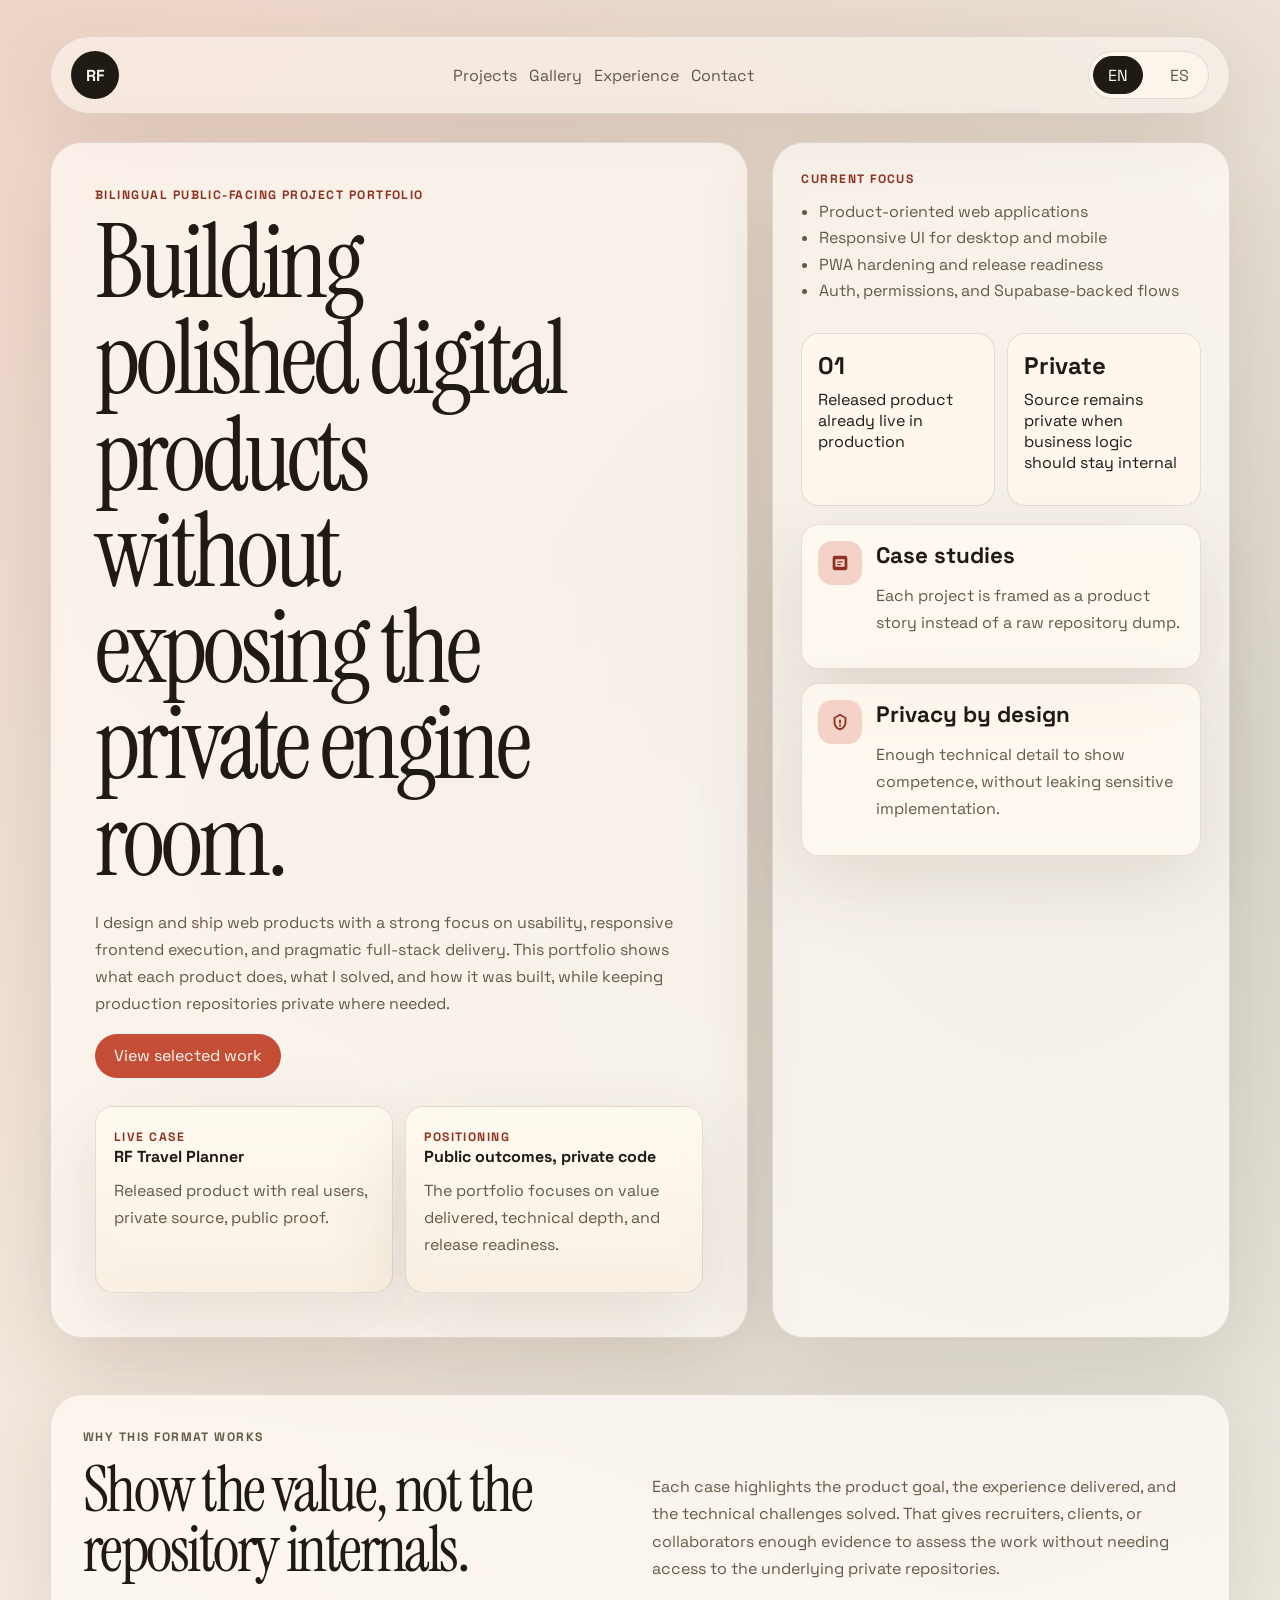
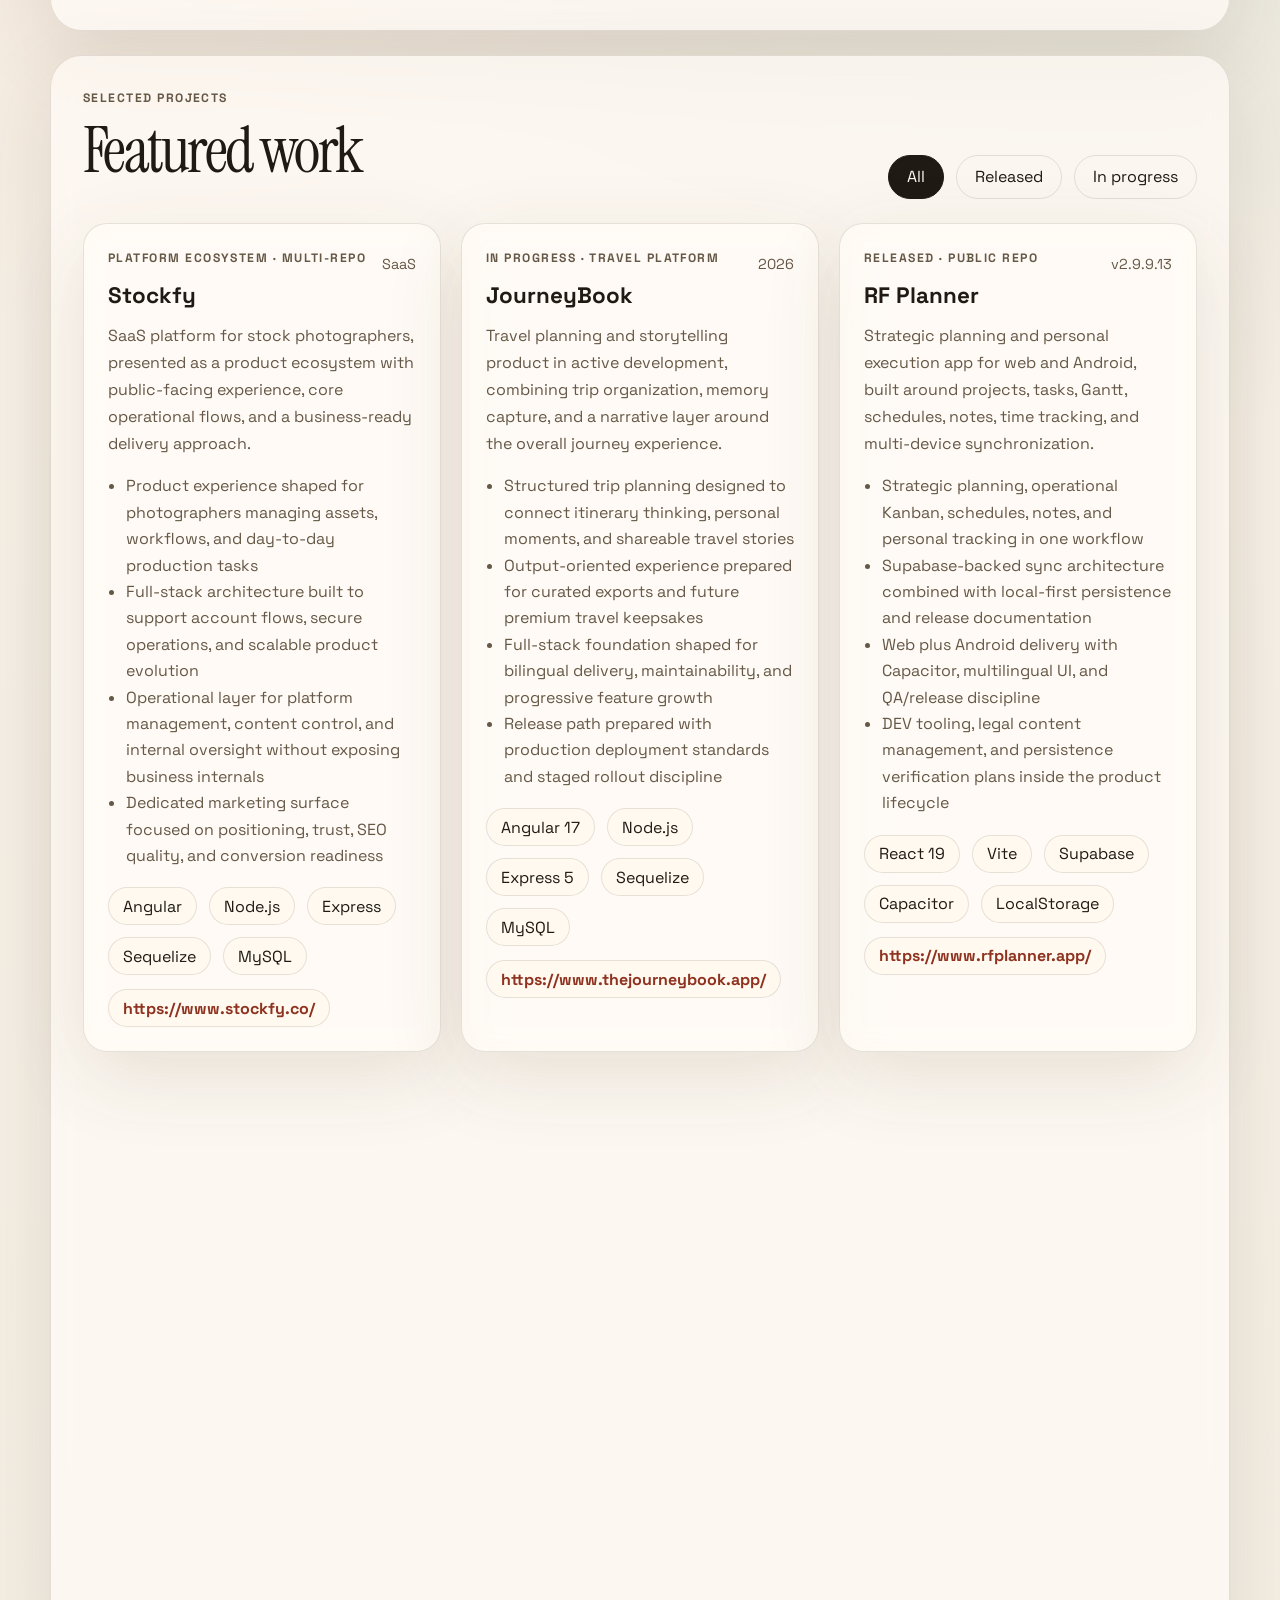
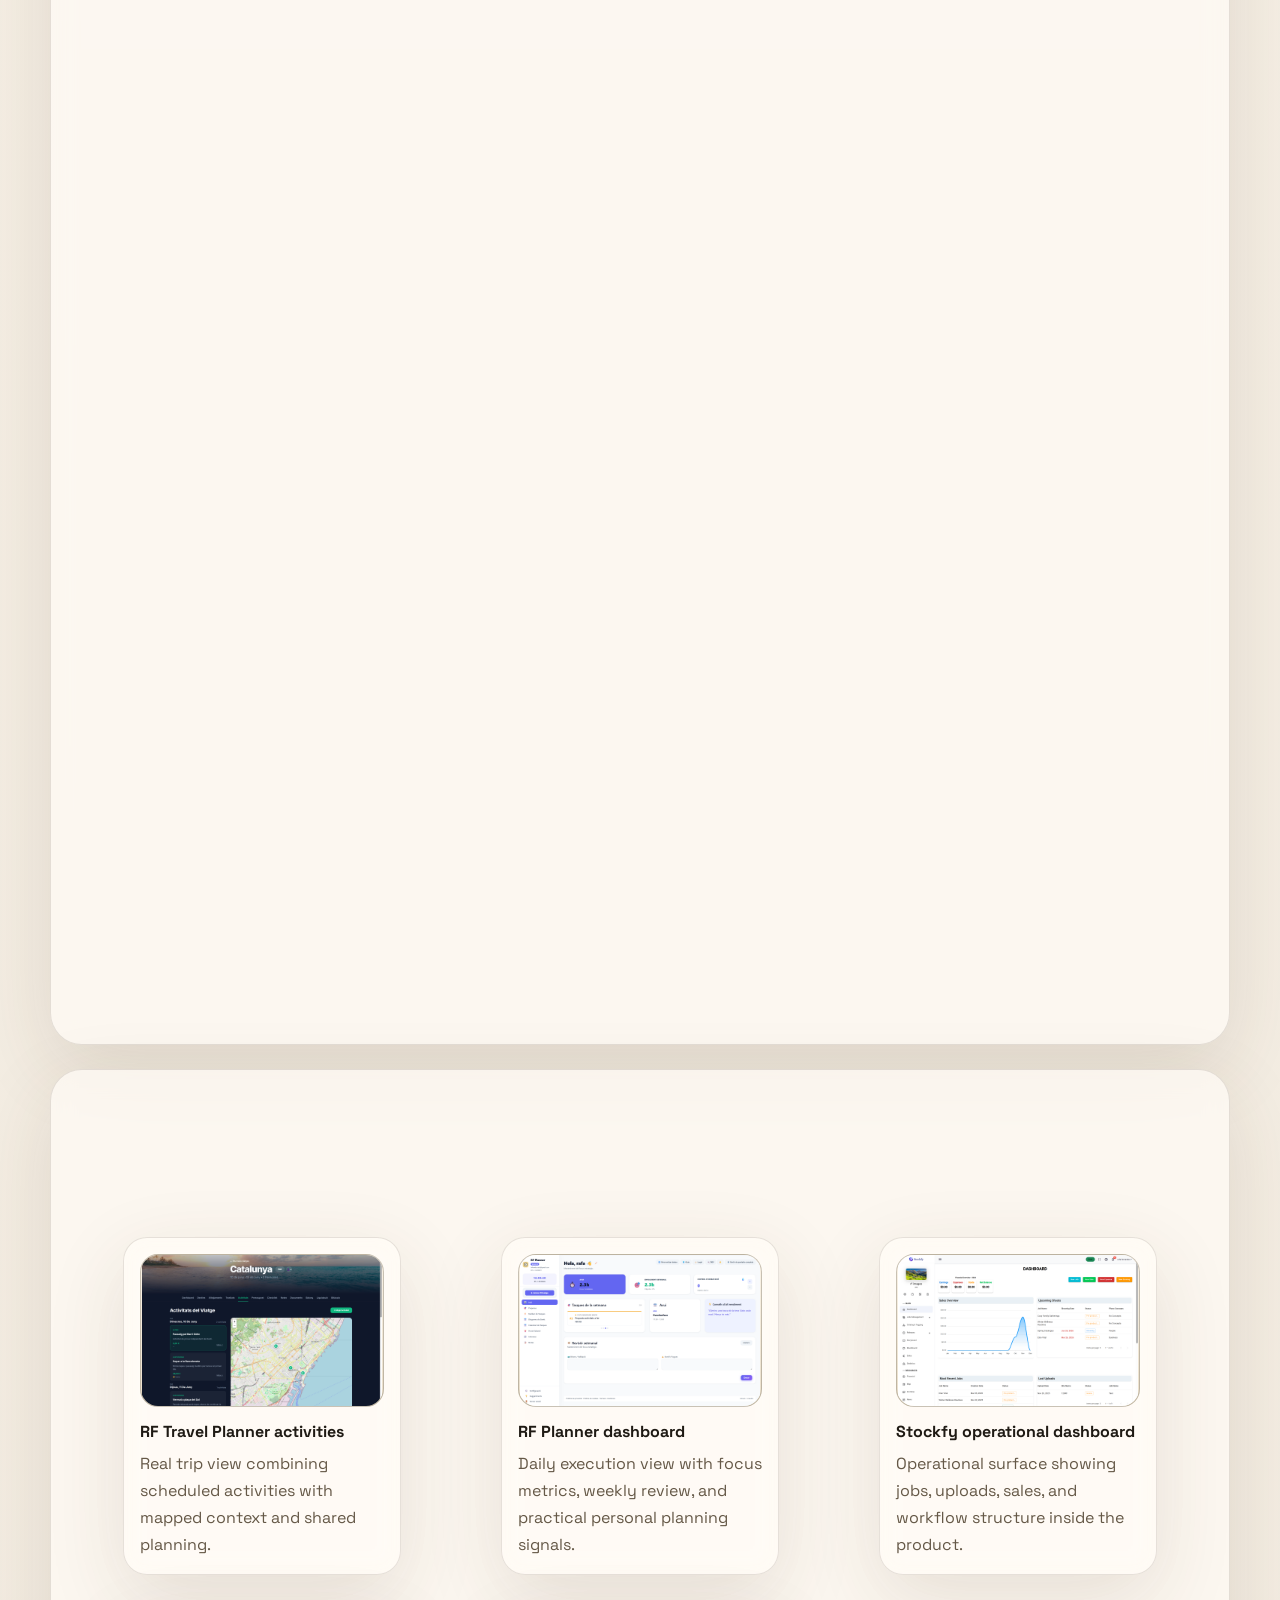
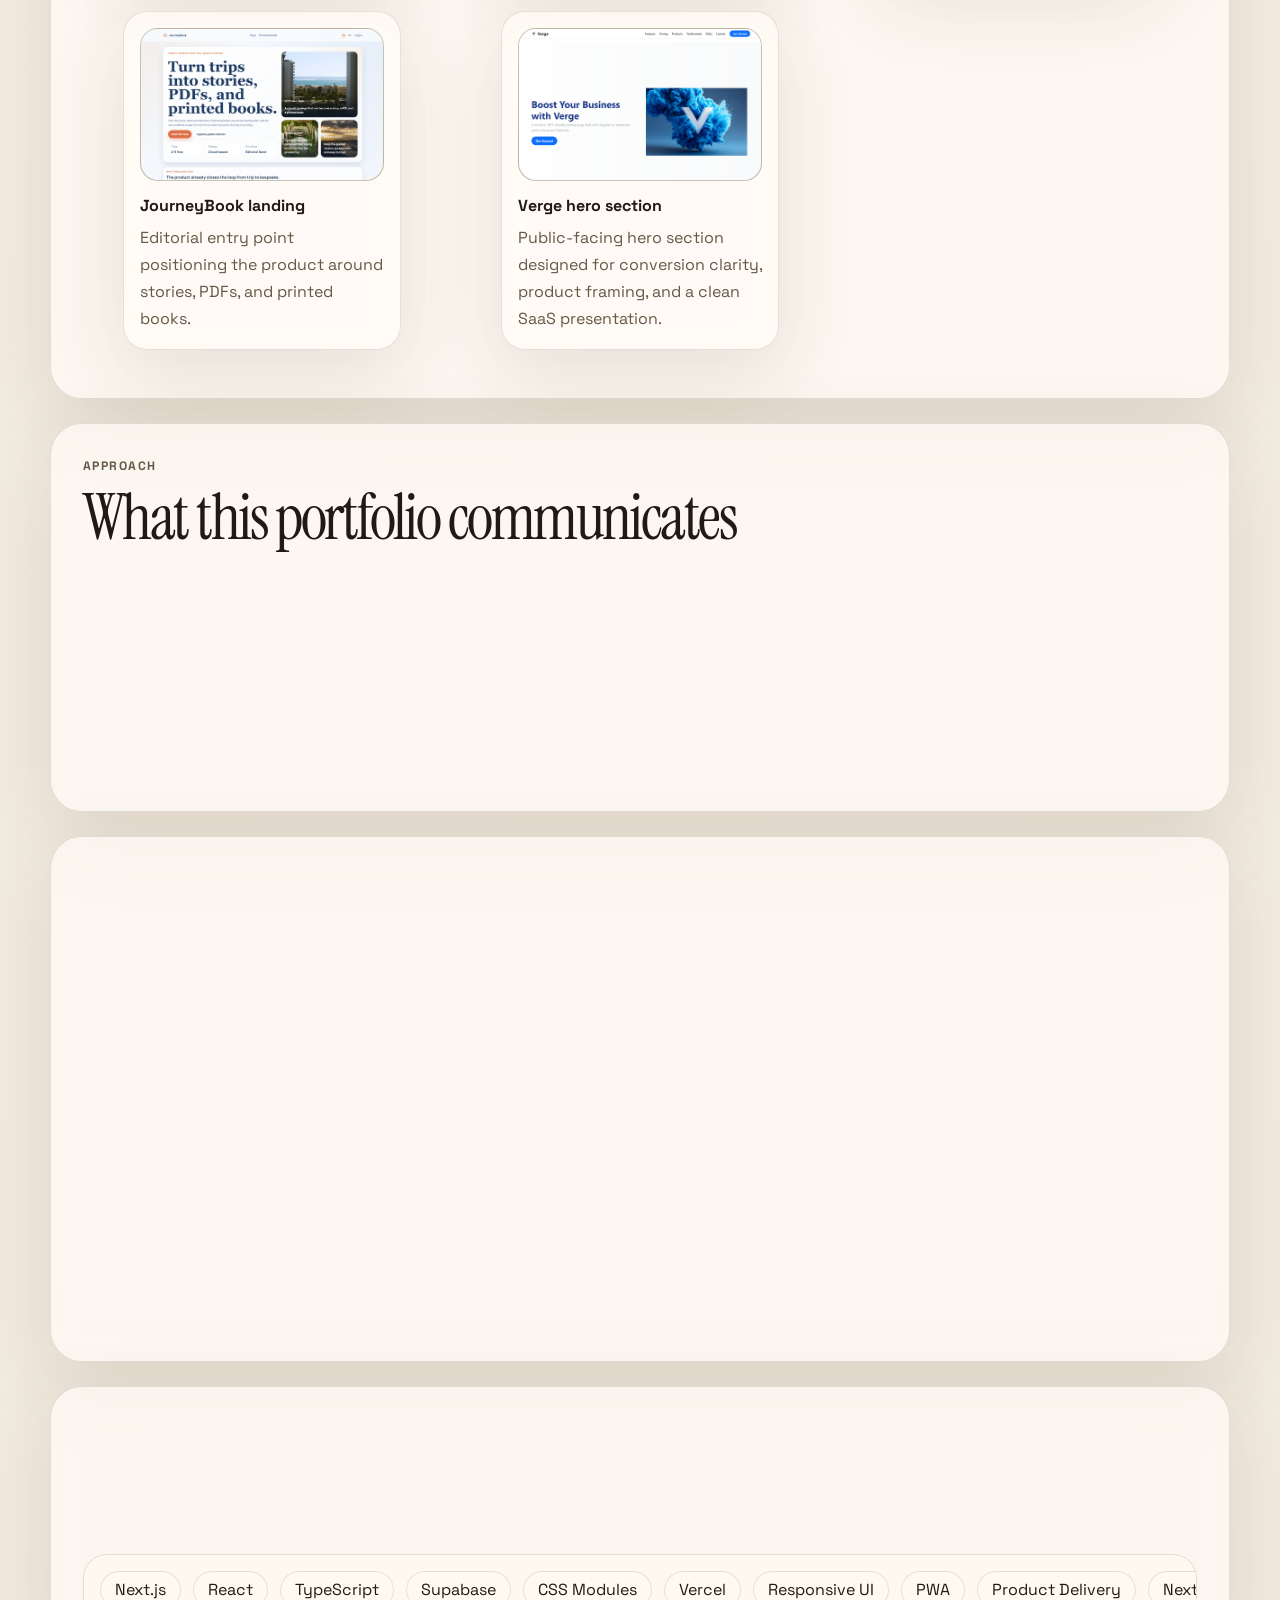
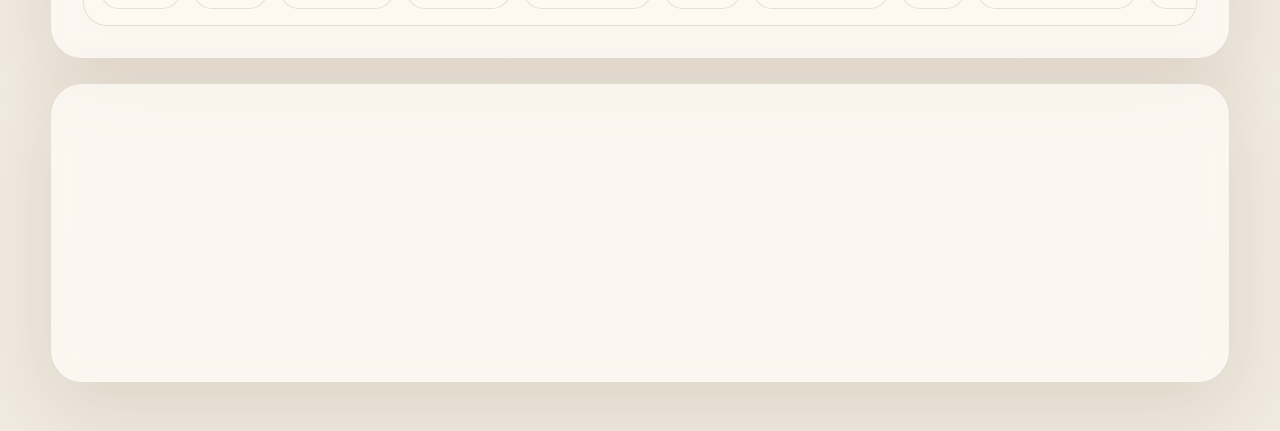
==== index.html @ 0cec2a26 "Initial portfolio site" ====
<!DOCTYPE html>
<html lang="en">
<head>
    <meta charset="UTF-8">
    <meta name="viewport" content="width=device-width, initial-scale=1.0">
    <title>Rafa Fernandez | Product-Focused Web Builder</title>
    <meta
        name="description"
        content="Public portfolio for Rafa Fernandez featuring selected web products, technical highlights, and delivery experience without exposing private repositories."
    >
    <link rel="preconnect" href="https://fonts.googleapis.com">
    <link rel="preconnect" href="https://fonts.gstatic.com" crossorigin>
    <link href="https://fonts.googleapis.com/css2?family=Space+Grotesk:wght@400;500;700&family=Instrument+Serif:ital@0;1&display=swap" rel="stylesheet">
    <link rel="stylesheet" href="styles.css">
</head>
<body>
    <div class="page-shell">
        <header class="hero">
            <nav class="topbar">
                <a class="brand" href="#top" aria-label="Rafa Fernandez home">RF</a>
                <div class="topbar-links">
                    <a href="#projects" data-i18n="navProjects">Projects</a>
                    <a href="#gallery" data-i18n="navGallery">Gallery</a>
                    <a href="#experience" data-i18n="navExperience">Experience</a>
                    <a href="#contact" data-i18n="navContact">Contact</a>
                </div>
                <div class="language-toggle" aria-label="Language selector">
                    <button class="lang-button active" type="button" data-lang="en">EN</button>
                    <button class="lang-button" type="button" data-lang="es">ES</button>
                </div>
            </nav>

            <section class="hero-grid" id="top">
                <div class="hero-copy reveal">
                    <p class="eyebrow" data-i18n="heroEyebrow">Bilingual public-facing project portfolio</p>
                    <h1 data-i18n="heroTitle">Building polished digital products without exposing the private engine room.</h1>
                    <p class="hero-text" data-i18n="heroText">
                        I design and ship web products with a strong focus on usability, responsive frontend execution,
                        and pragmatic full-stack delivery. This portfolio shows what each product does, what I solved,
                        and how it was built, while keeping production repositories private where needed.
                    </p>
                    <div class="hero-actions">
                        <a class="button button-primary" href="#projects" data-i18n="heroPrimaryCta">View selected work</a>
                    </div>
                    <div class="hero-proof">
                        <article class="proof-card">
                            <span class="proof-label" data-i18n="proofLabelOne">Live case</span>
                            <strong>RF Travel Planner</strong>
                            <p data-i18n="proofTextOne">Released product with real users, private source, public proof.</p>
                        </article>
                        <article class="proof-card">
                            <span class="proof-label" data-i18n="proofLabelTwo">Positioning</span>
                            <strong data-i18n="proofStrongTwo">Public outcomes, private code</strong>
                            <p data-i18n="proofTextTwo">The portfolio focuses on value delivered, technical depth, and release readiness.</p>
                        </article>
                    </div>
                </div>

                <aside class="hero-panel reveal reveal-delay-1">
                    <p class="panel-label" data-i18n="focusLabel">Current focus</p>
                    <ul class="focus-list">
                        <li data-i18n="focusOne">Product-oriented web applications</li>
                        <li data-i18n="focusTwo">Responsive UI for desktop and mobile</li>
                        <li data-i18n="focusThree">PWA hardening and release readiness</li>
                        <li data-i18n="focusFour">Auth, permissions, and Supabase-backed flows</li>
                    </ul>
                    <div class="hero-stats">
                        <article>
                            <span>01</span>
                            <p data-i18n="statOne">Released product already live in production</p>
                        </article>
                        <article>
                            <span data-i18n="statTwoTitle">Private</span>
                            <p data-i18n="statTwo">Source remains private when business logic should stay internal</p>
                        </article>
                    </div>
                    <div class="signal-grid">
                        <article class="signal-card">
                            <div class="signal-icon" aria-hidden="true">
                                <svg viewBox="0 0 24 24" role="presentation"><path d="M4 6.5A2.5 2.5 0 0 1 6.5 4h11A2.5 2.5 0 0 1 20 6.5v11a2.5 2.5 0 0 1-2.5 2.5h-11A2.5 2.5 0 0 1 4 17.5zm3 1.5v8h10V8zm2 2h6v1.5H9zm0 3h4v1.5H9z"/></svg>
                            </div>
                            <div>
                                <h3 data-i18n="signalOneTitle">Case studies</h3>
                                <p data-i18n="signalOneText">Each project is framed as a product story instead of a raw repository dump.</p>
                            </div>
                        </article>
                        <article class="signal-card">
                            <div class="signal-icon" aria-hidden="true">
                                <svg viewBox="0 0 24 24" role="presentation"><path d="M12 3l7 4v5c0 4.3-2.6 8.2-7 9-4.4-.8-7-4.7-7-9V7zm0 2.1L7 7.9V12c0 3.3 1.8 6.1 5 6.9 3.2-.8 5-3.6 5-6.9V7.9zm-1 4.4h2v4h-2zm0 5.3h2v2h-2z"/></svg>
                            </div>
                            <div>
                                <h3 data-i18n="signalTwoTitle">Privacy by design</h3>
                                <p data-i18n="signalTwoText">Enough technical detail to show competence, without leaking sensitive implementation.</p>
                            </div>
                        </article>
                    </div>
                </aside>
            </section>
        </header>

        <main>
            <section class="section intro reveal">
                <div>
                    <p class="section-kicker" data-i18n="introKicker">Why this format works</p>
                    <h2 data-i18n="introTitle">Show the value, not the repository internals.</h2>
                </div>
                <p data-i18n="introText">
                    Each case highlights the product goal, the experience delivered, and the technical challenges solved.
                    That gives recruiters, clients, or collaborators enough evidence to assess the work without needing access
                    to the underlying private repositories.
                </p>
            </section>

            <section class="section" id="projects">
                <div class="section-heading reveal">
                    <div>
                        <p class="section-kicker" data-i18n="projectsKicker">Selected projects</p>
                        <h2 data-i18n="projectsTitle">Featured work</h2>
                    </div>
                    <div class="chip-row" aria-label="Project filters">
                        <button class="chip active" type="button" data-filter="all" data-i18n="filterAll">All</button>
                        <button class="chip" type="button" data-filter="released" data-i18n="filterReleased">Released</button>
                        <button class="chip" type="button" data-filter="in-progress" data-i18n="filterProgress">In progress</button>
                    </div>
                </div>

                <div class="project-grid">
                    <article class="project-card reveal" data-status="released">
                        <div class="project-topline">
                            <p class="project-tag" data-i18n="projectFourTag">Platform ecosystem · Multi-repo</p>
                            <span class="project-version">SaaS</span>
                        </div>
                        <h3 data-i18n="projectFourTitle">Stockfy</h3>
                        <p class="project-summary" data-i18n="projectFourSummary">
                            End-to-end SaaS platform for stock photographers: marketing landing, production app, backend APIs,
                            subscriptions, analytics, releases, admin tooling, and workflow support.
                        </p>
                        <ul class="project-highlights">
                            <li data-i18n="projectFourHighlightOne">Frontend app for shootings, models, releases, uploads, dashboards, storyboards, portfolio, and pricing flows</li>
                            <li data-i18n="projectFourHighlightTwo">Backend with Express, Sequelize, MySQL, JWT auth, Stripe, cron jobs, legal seeding, and AI-assisted guidance</li>
                            <li data-i18n="projectFourHighlightThree">Dedicated admin panel for plans, users, alerts, legal content, libraries, revenue, and operational oversight</li>
                            <li data-i18n="projectFourHighlightFour">Separate conversion landing focused on stock photographers, trust, SEO, accessibility, and performance improvements</li>
                        </ul>
                        <div class="stack-list">
                            <span>Angular</span>
                            <span>Node.js</span>
                            <span>Express</span>
                            <span>Sequelize</span>
                            <span>MySQL</span>
                        </div>
                        <div class="project-links">
                            <a href="https://www.stockfy.co/" target="_blank" rel="noreferrer noopener">https://www.stockfy.co/</a>
                        </div>
                    </article>

                    <article class="project-card reveal reveal-delay-1" data-status="in-progress">
                        <div class="project-topline">
                            <p class="project-tag" data-i18n="projectFiveTag">In progress · Travel platform</p>
                            <span class="project-version">2026</span>
                        </div>
                        <h3 data-i18n="projectFiveTitle">JourneyBook</h3>
                        <p class="project-summary" data-i18n="projectFiveSummary">
                            Full-stack travel planning and storytelling app that turns trips into public stories, free travel PDFs,
                            and a guided album-builder flow for printed books.
                        </p>
                        <ul class="project-highlights">
                            <li data-i18n="projectFiveHighlightOne">Trip planning, trip days, memories, maps, and public story sharing in one product loop</li>
                            <li data-i18n="projectFiveHighlightTwo">Free Travel PDF export plus a guided Album Builder oriented to real print fulfillment</li>
                            <li data-i18n="projectFiveHighlightThree">Angular frontend with bilingual EN/ES foundations and Node.js/Express backend on MySQL</li>
                            <li data-i18n="projectFiveHighlightFour">Production deployment on Vercel, Render, Aiven, and Cloudinary with documented go-live checks</li>
                        </ul>
                        <div class="stack-list">
                            <span>Angular 17</span>
                            <span>Node.js</span>
                            <span>Express 5</span>
                            <span>Sequelize</span>
                            <span>MySQL</span>
                        </div>
                        <div class="project-links">
                            <a href="https://www.thejourneybook.app/" target="_blank" rel="noreferrer noopener">https://www.thejourneybook.app/</a>
                        </div>
                    </article>

                    <article class="project-card reveal reveal-delay-2" data-status="released">
                        <div class="project-topline">
                            <p class="project-tag" data-i18n="projectTwoTag">Released · Public repo</p>
                            <span class="project-version">v2.9.9.13</span>
                        </div>
                        <h3 data-i18n="projectTwoTitle">RF Planner</h3>
                        <p class="project-summary" data-i18n="projectTwoSummary">
                            Strategic planning and personal execution app for web and Android, built around projects, tasks,
                            Gantt, schedules, notes, time tracking, and multi-device synchronization.
                        </p>
                        <ul class="project-highlights">
                            <li data-i18n="projectTwoHighlightOne">Strategic planning, operational Kanban, schedules, notes, and personal tracking in one workflow</li>
                            <li data-i18n="projectTwoHighlightTwo">Supabase-backed sync architecture combined with local-first persistence and release documentation</li>
                            <li data-i18n="projectTwoHighlightThree">Web plus Android delivery with Capacitor, multilingual UI, and QA/release discipline</li>
                            <li data-i18n="projectTwoHighlightFour">DEV tooling, legal content management, and persistence verification plans inside the product lifecycle</li>
                        </ul>
                        <div class="stack-list">
                            <span>React 19</span>
                            <span>Vite</span>
                            <span>Supabase</span>
                            <span>Capacitor</span>
                            <span>LocalStorage</span>
                        </div>
                        <div class="project-links">
                            <a href="https://www.rfplanner.app/" target="_blank" rel="noreferrer noopener">https://www.rfplanner.app/</a>
                        </div>
                    </article>

                    <article class="project-card reveal" data-status="released">
                        <div class="project-topline">
                            <p class="project-tag" data-i18n="projectOneTag">Released · Private source</p>
                            <span class="project-version">v0.1.0</span>
                        </div>
                        <h3>RF Travel Planner</h3>
                        <p class="project-summary" data-i18n="projectOneSummary">
                            Collaborative trip planning web app with itinerary management, group budgeting, settlement flows,
                            document handling, and installable PWA support.
                        </p>
                        <ul class="project-highlights">
                            <li data-i18n="projectOneHighlightOne">Organizer and member collaboration with invitations and role-aware trip flows</li>
                            <li data-i18n="projectOneHighlightTwo">Group finance tooling with shared pot, pending payments, settlement, and analytics</li>
                            <li data-i18n="projectOneHighlightThree">Trip documents, in-app preview, PDF export, and mobile-first production refinements</li>
                            <li data-i18n="projectOneHighlightFour">PWA support with manifest, icons, service worker, and offline fallback</li>
                        </ul>
                        <div class="stack-list">
                            <span>Next.js</span>
                            <span>React</span>
                            <span>Supabase</span>
                            <span>CSS Modules</span>
                            <span>Vercel</span>
                        </div>
                        <div class="project-links">
                            <a href="https://rf-travel-planner.vercel.app/login" target="_blank" rel="noreferrer noopener">https://rf-travel-planner.vercel.app/login</a>
                        </div>
                    </article>

                    <article class="project-card reveal reveal-delay-1" data-status="released">
                        <div class="project-topline">
                            <p class="project-tag" data-i18n="projectThreeTag">Released · Public repo</p>
                            <span class="project-version">v1.0.0</span>
                        </div>
                        <h3 data-i18n="projectThreeTitle">Verge Landing Page</h3>
                        <p class="project-summary" data-i18n="projectThreeSummary">
                            Angular landing page template for SaaS and digital products, designed around modular sections,
                            SEO support, SSR readiness, and polished conversion-focused presentation.
                        </p>
                        <ul class="project-highlights">
                            <li data-i18n="projectThreeHighlightOne">Standalone Angular architecture with reusable hero, pricing, products, testimonials, FAQ, and legal pages</li>
                            <li data-i18n="projectThreeHighlightTwo">Responsive marketing UI with AOS motion, pricing toggle, smooth anchor navigation, and SEO route metadata</li>
                            <li data-i18n="projectThreeHighlightThree">SSR-ready setup with Angular Universal plus a public Vercel demo for quick validation</li>
                        </ul>
                        <div class="stack-list">
                            <span>Angular 19</span>
                            <span>Bootstrap 5</span>
                            <span>AOS</span>
                            <span>SSR</span>
                            <span>Vercel</span>
                        </div>
                        <div class="project-links">
                            <a href="https://verge-landing-page-virid.vercel.app/" target="_blank" rel="noreferrer noopener">https://verge-landing-page-virid.vercel.app/</a>
                        </div>
                    </article>

                    <article class="project-card reveal reveal-delay-2" data-status="in-progress">
                        <div class="project-topline">
                            <p class="project-tag" data-i18n="projectSixTag">In progress · Route platform</p>
                            <span class="project-version">MVP</span>
                        </div>
                        <h3 data-i18n="projectSixTitle">Mototrive</h3>
                        <p class="project-summary" data-i18n="projectSixSummary">
                            Premium route discovery and route creation platform for motorcyclists, designed around public discovery,
                            saved routes, social actions, onboarding, and future monetization layers.
                        </p>
                        <ul class="project-highlights">
                            <li data-i18n="projectSixHighlightOne">Public landing, pricing flow, responsive app shell, and English-first UI prepared for growth</li>
                            <li data-i18n="projectSixHighlightTwo">Route discovery with filters, saved routes, likes, comments, and detailed route experiences</li>
                            <li data-i18n="projectSixHighlightThree">JWT auth, Google sign-in, onboarding, profile bootstrap, and modular backend by domain</li>
                            <li data-i18n="projectSixHighlightFour">MapLibre roadmap, GPX pipeline preparation, freemium model, and production-oriented deployment setup</li>
                        </ul>
                        <div class="stack-list">
                            <span>Angular 17</span>
                            <span>Node.js</span>
                            <span>Express</span>
                            <span>TypeScript</span>
                            <span>MySQL</span>
                        </div>
                    </article>

                    <article class="project-card reveal" data-status="in-progress">
                        <div class="project-topline">
                            <p class="project-tag" data-i18n="projectSevenTag">In progress · EdTech platform</p>
                            <span class="project-version">MVP</span>
                        </div>
                        <h3 data-i18n="projectSevenTitle">Nautictest</h3>
                        <p class="project-summary" data-i18n="projectSevenSummary">
                            Exam preparation platform for nautical licenses with student and admin areas, automatic correction,
                            theory modules, and future multi-country and multi-language support.
                        </p>
                        <ul class="project-highlights">
                            <li data-i18n="projectSevenHighlightOne">Student flows for registration, login, mock exams, results, progress, and theory access</li>
                            <li data-i18n="projectSevenHighlightTwo">Admin architecture for questions, exams, theory, exam calls, users, and content governance</li>
                            <li data-i18n="projectSevenHighlightThree">NestJS-ready backend model with JWT, refresh tokens, roles, permissions, and strict validation</li>
                            <li data-i18n="projectSevenHighlightFour">Database design prepared for question bank snapshots, exam history, licenses, countries, and languages</li>
                        </ul>
                        <div class="stack-list">
                            <span>Angular</span>
                            <span>NestJS</span>
                            <span>Node.js</span>
                            <span>MySQL</span>
                            <span>Prisma</span>
                        </div>
                    </article>

                    <article class="project-card reveal reveal-delay-1" data-status="in-progress">
                        <div class="project-topline">
                            <p class="project-tag" data-i18n="projectEightTag">In progress · Association platform</p>
                            <span class="project-version">v0.1.0</span>
                        </div>
                        <h3 data-i18n="projectEightTitle">AFJO</h3>
                        <p class="project-summary" data-i18n="projectEightSummary">
                            Modular digital platform for a photography association, combining public site, member area,
                            content management, galleries, events, publications, and admin workflows.
                        </p>
                        <ul class="project-highlights">
                            <li data-i18n="projectEightHighlightOne">Public content architecture for pages, news, agenda, contests, publications, projects, and FAQs</li>
                            <li data-i18n="projectEightHighlightTwo">Private member and admin areas planned as a real CMS instead of a technical back office</li>
                            <li data-i18n="projectEightHighlightThree">Angular plus NestJS foundation with mobile-first design direction and Bootstrap-backed design system</li>
                            <li data-i18n="projectEightHighlightFour">Data model prepared for roles, galleries, documents, registrations, photographers, and scalable media management</li>
                        </ul>
                        <div class="stack-list">
                            <span>Angular</span>
                            <span>NestJS</span>
                            <span>Bootstrap 5</span>
                            <span>Prisma</span>
                            <span>MySQL</span>
                        </div>
                    </article>
                </div>
            </section>

            <section class="section gallery-section" id="gallery">
                <div class="section-heading reveal">
                    <div>
                        <p class="section-kicker" data-i18n="galleryKicker">Visual proof</p>
                        <h2 data-i18n="galleryTitle">Screens, flows, and product snapshots</h2>
                    </div>
                    <p class="section-aside" data-i18n="galleryAside">A selection of real captures from the products featured in this portfolio.</p>
                </div>
                <div class="gallery-grid">
                    <figure class="gallery-card">
                        <img src="assets/travel planner - activities.png" alt="Travel planner activities screen with map" data-i18n-alt="galleryImageOneAlt">
                        <figcaption>
                            <strong data-i18n="galleryCardOneTitle">RF Travel Planner activities</strong>
                            <span data-i18n="galleryCardOneText">Real trip view combining scheduled activities with mapped context and shared planning.</span>
                        </figcaption>
                    </figure>
                    <figure class="gallery-card">
                        <img src="assets/rf planner - dashboard.png" alt="RF Planner dashboard screen" data-i18n-alt="galleryImageTwoAlt">
                        <figcaption>
                            <strong data-i18n="galleryCardTwoTitle">RF Planner dashboard</strong>
                            <span data-i18n="galleryCardTwoText">Daily execution view with focus metrics, weekly review, and practical personal planning signals.</span>
                        </figcaption>
                    </figure>
                    <figure class="gallery-card">
                        <img src="assets/stockfy - dashboard.png" alt="Stockfy dashboard screen" data-i18n-alt="galleryImageThreeAlt">
                        <figcaption>
                            <strong data-i18n="galleryCardThreeTitle">Stockfy operational dashboard</strong>
                            <span data-i18n="galleryCardThreeText">Operational surface showing jobs, uploads, sales, and workflow structure inside the product.</span>
                        </figcaption>
                    </figure>
                    <figure class="gallery-card gallery-card--journeybook">
                        <img src="assets/JourneyBook - landing.png" alt="JourneyBook landing screen" data-i18n-alt="galleryImageFourAlt">
                        <figcaption>
                            <strong data-i18n="galleryCardFourTitle">JourneyBook landing</strong>
                            <span data-i18n="galleryCardFourText">Editorial entry point positioning the product around stories, PDFs, and printed books.</span>
                        </figcaption>
                    </figure>
                    <figure class="gallery-card gallery-card--verge">
                        <img src="assets/verge landind - demo.png" alt="Verge landing screen" data-i18n-alt="galleryImageFiveAlt">
                        <figcaption>
                            <strong data-i18n="galleryCardFiveTitle">Verge hero section</strong>
                            <span data-i18n="galleryCardFiveText">Public-facing hero section designed for conversion clarity, product framing, and a clean SaaS presentation.</span>
                        </figcaption>
                    </figure>
                </div>
            </section>

            <section class="section split-section" id="approach">
                <div class="reveal">
                    <p class="section-kicker" data-i18n="approachKicker">Approach</p>
                    <h2 data-i18n="approachTitle">What this portfolio communicates</h2>
                </div>
                <div class="approach-grid">
                    <article class="info-card reveal">
                        <h3 data-i18n="approachCardOneTitle">Product overview</h3>
                        <p data-i18n="approachCardOneText">Clear explanation of what the application does, who it serves, and why it matters.</p>
                    </article>
                    <article class="info-card reveal reveal-delay-1">
                        <h3 data-i18n="approachCardTwoTitle">Technical proof</h3>
                        <p data-i18n="approachCardTwoText">Concrete implementation highlights that show engineering depth without leaking private code.</p>
                    </article>
                    <article class="info-card reveal reveal-delay-2">
                        <h3 data-i18n="approachCardThreeTitle">Release signals</h3>
                        <p data-i18n="approachCardThreeText">Live demos, version milestones, screenshots, and quality improvements that make the work credible.</p>
                    </article>
                </div>
            </section>

            <section class="section experience-section" id="experience">
                <div class="section-heading reveal">
                    <div>
                        <p class="section-kicker" data-i18n="experienceKicker">Experience</p>
                        <h2 data-i18n="experienceTitle">How I typically contribute</h2>
                    </div>
                    <p class="section-aside" data-i18n="experienceAside">A capability timeline you can keep generic or replace with roles, clients, and years.</p>
                </div>
                <div class="experience-grid">
                    <article class="experience-card reveal">
                        <div class="experience-icon" aria-hidden="true">
                            <svg viewBox="0 0 24 24" role="presentation"><path d="M12 4a7 7 0 0 1 7 7c0 4.1-3.4 8.2-7 9-3.6-.8-7-4.9-7-9a7 7 0 0 1 7-7zm0 2a5 5 0 0 0-5 5c0 2.9 2.5 6.2 5 6.9 2.5-.7 5-4 5-6.9a5 5 0 0 0-5-5z"/></svg>
                        </div>
                        <div>
                            <p class="experience-stage" data-i18n="experienceStageOne">Discovery and product framing</p>
                            <h3 data-i18n="experienceCardOneTitle">Translate needs into a usable roadmap</h3>
                            <p data-i18n="experienceCardOneText">I define the product shape, identify the critical flows, and prioritize what should reach production first.</p>
                        </div>
                    </article>
                    <article class="experience-card reveal reveal-delay-1">
                        <div class="experience-icon" aria-hidden="true">
                            <svg viewBox="0 0 24 24" role="presentation"><path d="M4 5h16v11H4zm2 2v7h12V7zm-1 11h14v2H5z"/></svg>
                        </div>
                        <div>
                            <p class="experience-stage" data-i18n="experienceStageTwo">Frontend systems and UI delivery</p>
                            <h3 data-i18n="experienceCardTwoTitle">Build interfaces that survive real use</h3>
                            <p data-i18n="experienceCardTwoText">Responsive layouts, edge-case handling, mobile refinements, and product details that make the app feel finished.</p>
                        </div>
                    </article>
                    <article class="experience-card reveal reveal-delay-2">
                        <div class="experience-icon" aria-hidden="true">
                            <svg viewBox="0 0 24 24" role="presentation"><path d="M12 3l8 4.5v9L12 21l-8-4.5v-9zm0 2.3L6 8.4v7.2l6 3.4 6-3.4V8.4zm-1 3.2h2v4h-2zm0 5.2h2v2h-2z"/></svg>
                        </div>
                        <div>
                            <p class="experience-stage" data-i18n="experienceStageThree">Integration and release hardening</p>
                            <h3 data-i18n="experienceCardThreeTitle">Connect backend flows and ship responsibly</h3>
                            <p data-i18n="experienceCardThreeText">Authentication, permissions, persisted states, deployment readiness, and pragmatic release-quality fixes.</p>
                        </div>
                    </article>
                </div>
            </section>

            <section class="section tech-section">
                <div class="section-heading reveal">
                    <div>
                        <p class="section-kicker" data-i18n="techKicker">Core stack</p>
                        <h2 data-i18n="techTitle">Tools I work with most</h2>
                    </div>
                </div>
                <div class="marquee" aria-label="Technology list">
                    <div class="marquee-track">
                        <span>Next.js</span>
                        <span>React</span>
                        <span>TypeScript</span>
                        <span>Supabase</span>
                        <span>CSS Modules</span>
                        <span>Vercel</span>
                        <span>Responsive UI</span>
                        <span>PWA</span>
                        <span data-i18n="techDelivery">Product Delivery</span>
                        <span>Next.js</span>
                        <span>React</span>
                        <span>TypeScript</span>
                        <span>Supabase</span>
                        <span>CSS Modules</span>
                        <span>Vercel</span>
                    </div>
                </div>
            </section>

            <section class="section contact-section" id="contact">
                <div class="contact-copy reveal">
                    <p class="section-kicker" data-i18n="contactKicker">Contact</p>
                    <h2 data-i18n="contactTitle">Interested in the work?</h2>
                    <p data-i18n="contactText">
                        Route people here to your public profiles, your email, LinkedIn, or a short intake form.
                        If a repository is private, the conversation can still move forward based on the evidence shown above.
                    </p>
                </div>
                <div class="contact-card reveal reveal-delay-1">
                    <a class="contact-link" href="mailto:infowebs.rafa@gmail.com">infowebs.rafa@gmail.com</a>
                    <button
                        class="copy-button"
                        type="button"
                        data-copy-en="infowebs.rafa@gmail.com"
                        data-copy-es="infowebs.rafa@gmail.com"
                        data-i18n="copyButton"
                    >
                        Copy email
                    </button>
                    <p class="contact-note" data-i18n="contactNote">Direct email for collaborations, freelance work, or product discussions.</p>
                </div>
            </section>
        </main>
    </div>

    <button class="scroll-top-button" type="button" aria-label="Back to top">
        <svg viewBox="0 0 24 24" role="presentation" aria-hidden="true"><path d="M12 5.5l-7 7 1.4 1.4L11 9.3V19h2V9.3l4.6 4.6 1.4-1.4z"/></svg>
    </button>

    <script src="script.js"></script>
</body>
</html>
---- styles.css ----
:root {
    --bg: #f5efe4;
    --bg-strong: #e5dccb;
    --surface: rgba(255, 251, 245, 0.72);
    --surface-strong: rgba(255, 250, 240, 0.9);
    --surface-dark: #221d17;
    --line: rgba(48, 38, 22, 0.12);
    --line-strong: rgba(48, 38, 22, 0.24);
    --text: #1f1a14;
    --muted: #655847;
    --accent: #c54f36;
    --accent-dark: #8f321f;
    --accent-soft: #f4d2c8;
    --success: #3f6d60;
    --shadow: 0 24px 80px rgba(73, 47, 23, 0.12);
    --radius-xl: 32px;
    --radius-lg: 24px;
    --radius-md: 18px;
    --page-width: 1180px;
}

* {
    box-sizing: border-box;
}

html {
    scroll-behavior: smooth;
}

body {
    margin: 0;
    font-family: "Space Grotesk", sans-serif;
    color: var(--text);
    background:
        radial-gradient(circle at top left, rgba(197, 79, 54, 0.18), transparent 28%),
        radial-gradient(circle at 85% 12%, rgba(71, 115, 103, 0.18), transparent 20%),
        linear-gradient(180deg, #f8f2e8 0%, #f1eadf 100%);
}

a {
    color: inherit;
    text-decoration: none;
}

button,
input,
textarea {
    font: inherit;
}

img {
    display: block;
    width: 100%;
}

svg {
    display: block;
}

.page-shell {
    width: min(calc(100% - 32px), var(--page-width));
    margin: 16px auto 48px;
}

.hero,
.section,
.contact-card,
.project-card,
.info-card,
.hero-panel,
.gallery-card,
.experience-card,
.proof-card,
.signal-card {
    -webkit-backdrop-filter: blur(12px);
    backdrop-filter: blur(12px);
}

.hero {
    position: relative;
    padding: 20px 0 32px;
}

.topbar {
    display: flex;
    align-items: center;
    justify-content: space-between;
    gap: 16px;
    padding: 14px 20px;
    background: rgba(255, 251, 245, 0.5);
    border: 1px solid var(--line);
    border-radius: 999px;
    box-shadow: var(--shadow);
}

.brand {
    display: inline-flex;
    align-items: center;
    justify-content: center;
    width: 48px;
    height: 48px;
    border-radius: 50%;
    background: var(--text);
    color: #f8f2e8;
    font-weight: 700;
}

.topbar-links,
.language-toggle,
.hero-actions,
.project-links,
.chip-row,
.stack-list,
.hero-stats,
.hero-proof {
    display: flex;
    flex-wrap: wrap;
    gap: 12px;
}

.topbar-links {
    color: var(--muted);
}

.language-toggle {
    padding: 4px;
    border-radius: 999px;
    border: 1px solid var(--line);
    background: rgba(255, 250, 240, 0.7);
}

.lang-button,
.button,
.chip,
.copy-button {
    display: inline-flex;
    align-items: center;
    justify-content: center;
    min-height: 44px;
    padding: 0 18px;
    border-radius: 999px;
    border: 1px solid transparent;
    cursor: pointer;
    transition: transform 180ms ease, background-color 180ms ease, border-color 180ms ease, color 180ms ease;
}

.lang-button:hover,
.button:hover,
.chip:hover,
.copy-button:hover {
    transform: translateY(-1px);
}

.lang-button {
    min-height: 38px;
    padding: 0 14px;
    background: transparent;
    color: var(--muted);
}

.lang-button.active,
.chip.active {
    background: var(--text);
    color: #fff9f2;
    border-color: var(--text);
}

.hero-grid {
    display: grid;
    grid-template-columns: minmax(0, 1.45fr) minmax(320px, 0.95fr);
    gap: 24px;
    padding-top: 28px;
}

.hero-copy,
.hero-panel,
.section,
.contact-card,
.project-card,
.info-card,
.gallery-card,
.experience-card,
.proof-card,
.signal-card {
    background: var(--surface);
    border: 1px solid var(--line);
    box-shadow: var(--shadow);
}

.hero-copy {
    padding: 44px;
    border-radius: var(--radius-xl);
}

.eyebrow,
.section-kicker,
.panel-label,
.project-tag,
.experience-stage,
.proof-label {
    margin: 0 0 12px;
    color: var(--accent-dark);
    text-transform: uppercase;
    letter-spacing: 0.12em;
    font-size: 0.76rem;
    font-weight: 700;
}

h1,
h2,
h3,
p,
ul,
figure {
    margin-top: 0;
}

h1,
h2 {
    font-family: "Instrument Serif", serif;
    font-weight: 400;
    line-height: 0.94;
    letter-spacing: -0.04em;
}

h1 {
    max-width: 11ch;
    font-size: clamp(3.2rem, 8vw, 6.8rem);
    margin-bottom: 20px;
}

h2 {
    font-size: clamp(2.3rem, 5vw, 4.2rem);
    margin-bottom: 18px;
}

h3 {
    font-size: 1.4rem;
    margin-bottom: 12px;
}

.hero-text,
.section p,
.project-summary,
.info-card p,
.contact-note,
.section-aside,
.gallery-card span,
.signal-card p,
.proof-card p,
.experience-card p {
    color: var(--muted);
    line-height: 1.7;
}

.button-primary {
    background: var(--accent);
    color: #fff9f2;
}

.button-secondary,
.chip,
.copy-button {
    background: transparent;
    border-color: var(--line);
    color: var(--text);
}

.hero-proof {
    margin-top: 28px;
}

.proof-card {
    flex: 1 1 220px;
    padding: 18px;
    border-radius: var(--radius-md);
    background: linear-gradient(180deg, rgba(255, 250, 240, 0.88), rgba(247, 236, 222, 0.78));
}

.proof-card strong {
    display: block;
    margin-bottom: 10px;
}

.hero-panel {
    padding: 28px;
    border-radius: var(--radius-xl);
    align-self: stretch;
}

.focus-list,
.project-highlights {
    padding-left: 18px;
    color: var(--muted);
    line-height: 1.65;
}

.hero-stats {
    margin-top: 28px;
}

.hero-stats article,
.signal-card {
    flex: 1 1 180px;
    padding: 16px;
    border-radius: var(--radius-md);
    background: rgba(255, 250, 240, 0.72);
    border: 1px solid var(--line);
}

.hero-stats span {
    display: block;
    margin-bottom: 8px;
    font-size: 1.5rem;
    font-weight: 700;
}

.signal-grid {
    display: grid;
    gap: 14px;
    margin-top: 18px;
}

.signal-card {
    display: grid;
    grid-template-columns: 44px 1fr;
    gap: 14px;
    align-items: start;
}

.signal-icon,
.experience-icon {
    display: inline-flex;
    align-items: center;
    justify-content: center;
    width: 44px;
    height: 44px;
    border-radius: 14px;
    background: var(--accent-soft);
    color: var(--accent-dark);
}

.signal-icon svg,
.experience-icon svg {
    width: 22px;
    height: 22px;
    fill: currentColor;
}

.section {
    margin-top: 24px;
    padding: 32px;
    border-radius: var(--radius-xl);
}

.intro,
.contact-section {
    display: grid;
    gap: 24px;
}

.intro {
    grid-template-columns: minmax(0, 1fr) minmax(0, 1fr);
    align-items: end;
}

.contact-section {
    grid-template-columns: minmax(0, 1.2fr) minmax(280px, 0.8fr);
    align-items: stretch;
}

.section-heading {
    display: flex;
    align-items: end;
    justify-content: space-between;
    gap: 16px;
    margin-bottom: 24px;
}

.section-aside {
    max-width: 320px;
    text-align: right;
}

.project-grid,
.approach-grid,
.gallery-grid,
.experience-grid {
    display: grid;
    gap: 20px;
}

.project-grid,
.gallery-grid,
.approach-grid {
    grid-template-columns: repeat(3, minmax(0, 1fr));
}

.project-card,
.info-card,
.contact-card,
.gallery-card,
.experience-card {
    padding: 24px;
    border-radius: var(--radius-lg);
}

.project-topline {
    display: flex;
    align-items: center;
    justify-content: space-between;
    gap: 12px;
}

.project-version {
    color: var(--muted);
    font-size: 0.9rem;
}

.stack-list {
    margin-top: 18px;
}

.project-links {
    margin-top: 14px;
}

.stack-list span,
.project-links span,
.project-links a,
.contact-link,
.marquee-track span {
    display: inline-flex;
    align-items: center;
    min-height: 38px;
    padding: 0 14px;
    border-radius: 999px;
    background: rgba(255, 250, 240, 0.86);
    border: 1px solid var(--line);
}

.project-links a,
.contact-link {
    color: var(--accent-dark);
    font-weight: 700;
}

.gallery-card {
    padding: 16px;
}

.gallery-card img {
    border-radius: 18px;
    border: 1px solid var(--line-strong);
    aspect-ratio: 16 / 10;
    object-fit: contain;
    margin-bottom: 14px;
    background: linear-gradient(180deg, #faf3e7, #eadfcb);
}

.gallery-card--journeybook img,
.gallery-card--verge img {
    object-fit: cover;
    object-position: center top;
}

.gallery-card figcaption {
    display: grid;
    gap: 8px;
}

.split-section {
    display: grid;
    gap: 24px;
}

.experience-grid {
    grid-template-columns: repeat(3, minmax(0, 1fr));
}

.experience-card {
    display: grid;
    grid-template-columns: 44px 1fr;
    gap: 16px;
    align-items: start;
}

.experience-stage {
    margin-bottom: 10px;
}

.tech-section {
    overflow: hidden;
}

.marquee {
    overflow: hidden;
    border-radius: var(--radius-lg);
    border: 1px solid var(--line);
    background: rgba(255, 250, 240, 0.72);
}

.marquee-track {
    display: flex;
    gap: 12px;
    width: max-content;
    padding: 16px;
    animation: marquee 28s linear infinite;
}

.contact-card {
    display: flex;
    flex-direction: column;
    justify-content: center;
    gap: 16px;
}

.contact-link {
    width: fit-content;
}

.copy-button.is-copied {
    background: var(--success);
    border-color: var(--success);
    color: #fff9f2;
}

.reveal {
    opacity: 0;
    transform: translateY(18px);
    transition: opacity 520ms ease, transform 520ms ease;
}

.reveal.is-visible {
    opacity: 1;
    transform: translateY(0);
}

.reveal-delay-1 {
    transition-delay: 90ms;
}

.reveal-delay-2 {
    transition-delay: 180ms;
}

.project-card.is-hidden {
    display: none;
}

.scroll-top-button {
    position: fixed;
    right: 20px;
    bottom: 24px;
    z-index: 50;
    display: inline-flex;
    align-items: center;
    justify-content: center;
    width: 52px;
    height: 52px;
    border: 1px solid var(--line-strong);
    border-radius: 50%;
    background: rgba(31, 26, 20, 0.9);
    color: #fff9f2;
    box-shadow: 0 18px 40px rgba(31, 26, 20, 0.22);
    cursor: pointer;
    opacity: 0;
    visibility: hidden;
    transform: translateY(10px);
    transition: opacity 180ms ease, transform 180ms ease, visibility 180ms ease, background-color 180ms ease;
}

.scroll-top-button.is-visible {
    opacity: 1;
    visibility: visible;
    transform: translateY(0);
}

.scroll-top-button:hover {
    background: var(--accent-dark);
}

.scroll-top-button svg {
    width: 22px;
    height: 22px;
    fill: currentColor;
}

@keyframes marquee {
    from {
        transform: translateX(0);
    }
    to {
        transform: translateX(-50%);
    }
}

@media (max-width: 1040px) {
    .hero-grid,
    .project-grid,
    .approach-grid,
    .gallery-grid,
    .experience-grid,
    .contact-section,
    .intro {
        grid-template-columns: 1fr;
    }

    .section-aside {
        max-width: none;
        text-align: left;
    }
}

@media (max-width: 720px) {
    .page-shell {
        width: min(calc(100% - 20px), var(--page-width));
    }

    .topbar {
        flex-direction: column;
        align-items: stretch;
        border-radius: 28px;
        padding: 16px;
    }

    .topbar-links,
    .language-toggle {
        justify-content: center;
    }

    .hero-copy,
    .hero-panel,
    .section,
    .project-card,
    .info-card,
    .contact-card,
    .gallery-card,
    .experience-card {
        padding: 22px;
    }

    h1 {
        font-size: clamp(2.8rem, 16vw, 4.4rem);
    }

    h2 {
        font-size: clamp(2rem, 11vw, 3rem);
    }

    .section-heading,
    .project-topline,
    .experience-card,
    .signal-card {
        align-items: start;
        grid-template-columns: 1fr;
        flex-direction: column;
    }

    .hero-actions,
    .chip-row,
    .language-toggle {
        width: 100%;
    }

    .button,
    .chip,
    .copy-button,
    .lang-button {
        width: 100%;
    }

    .hero-proof,
    .hero-stats {
        flex-direction: column;
    }

    .scroll-top-button {
        right: 16px;
        bottom: 18px;
        width: 48px;
        height: 48px;
    }
}

@media (prefers-reduced-motion: reduce) {
    html {
        scroll-behavior: auto;
    }

    .reveal,
    .marquee-track,
    .button,
    .chip,
    .copy-button,
    .lang-button {
        transition: none;
        animation: none;
    }

    .reveal {
        opacity: 1;
        transform: none;
    }
}
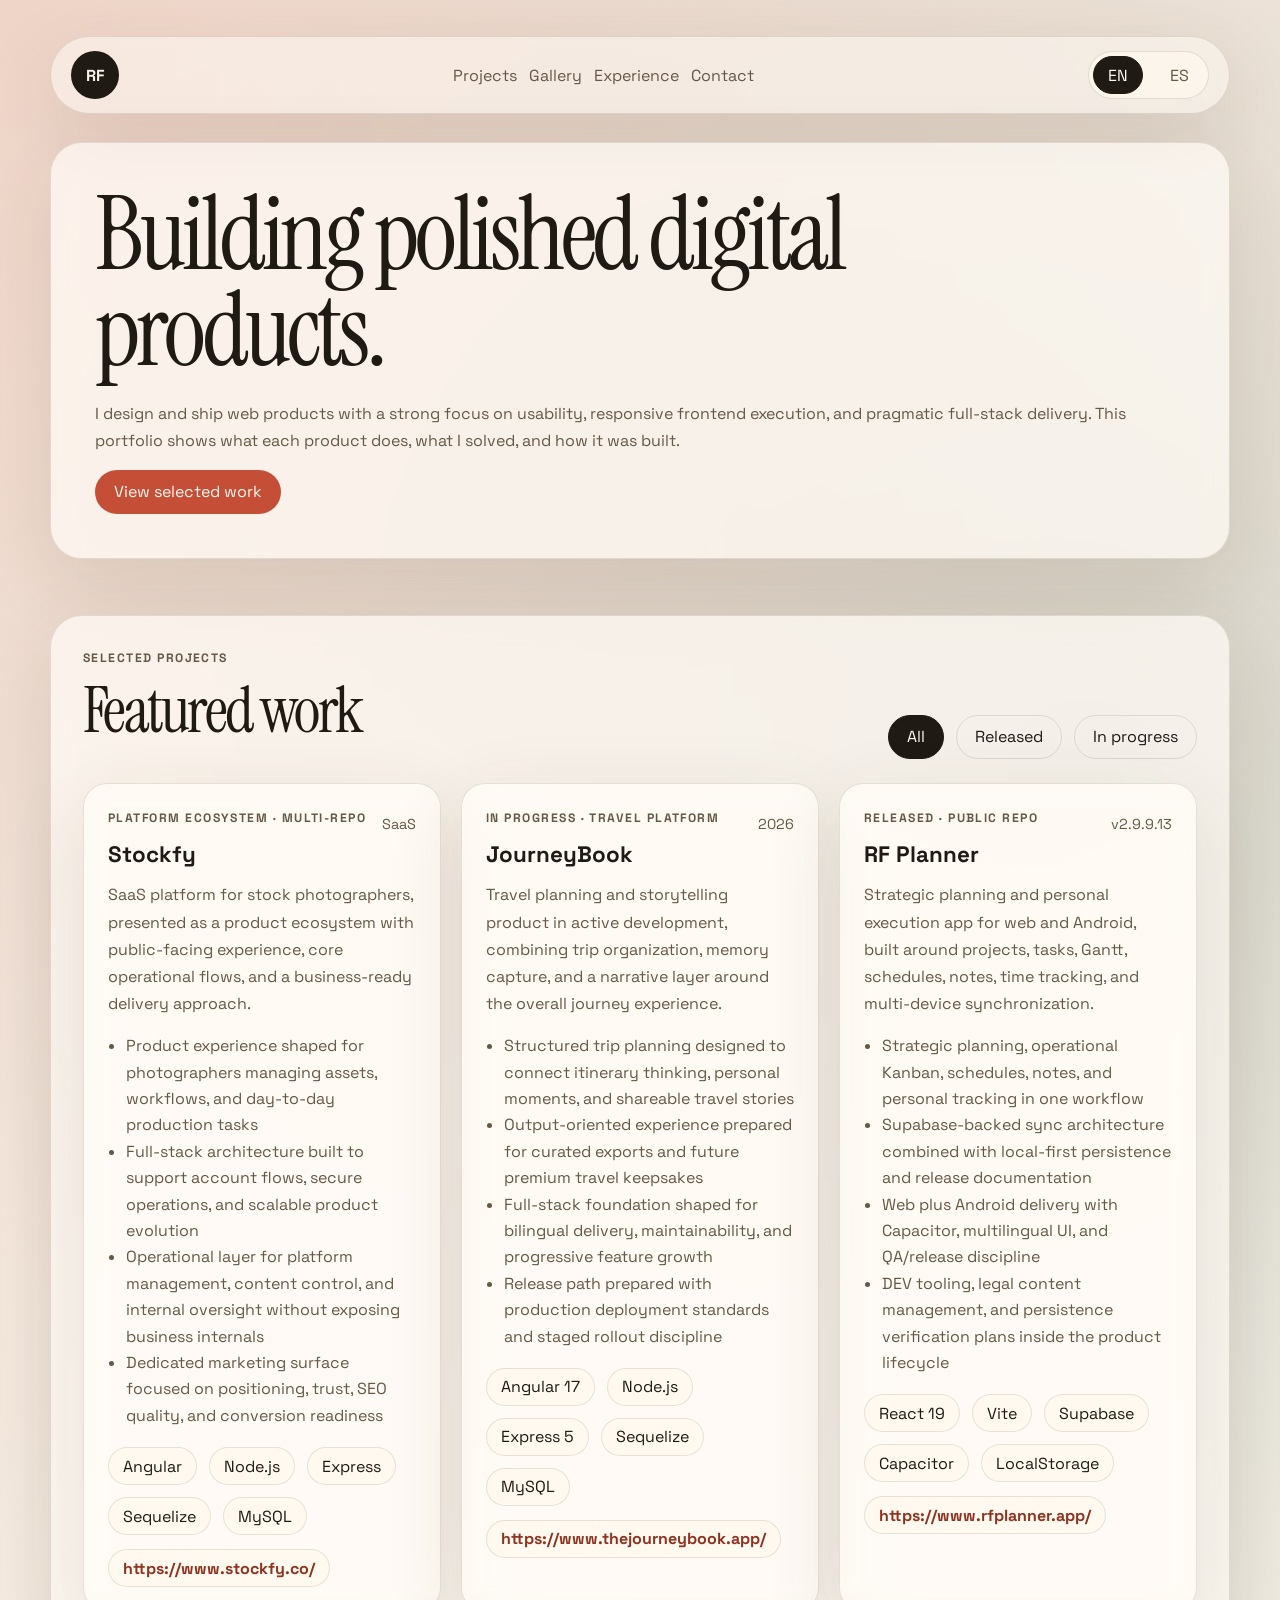
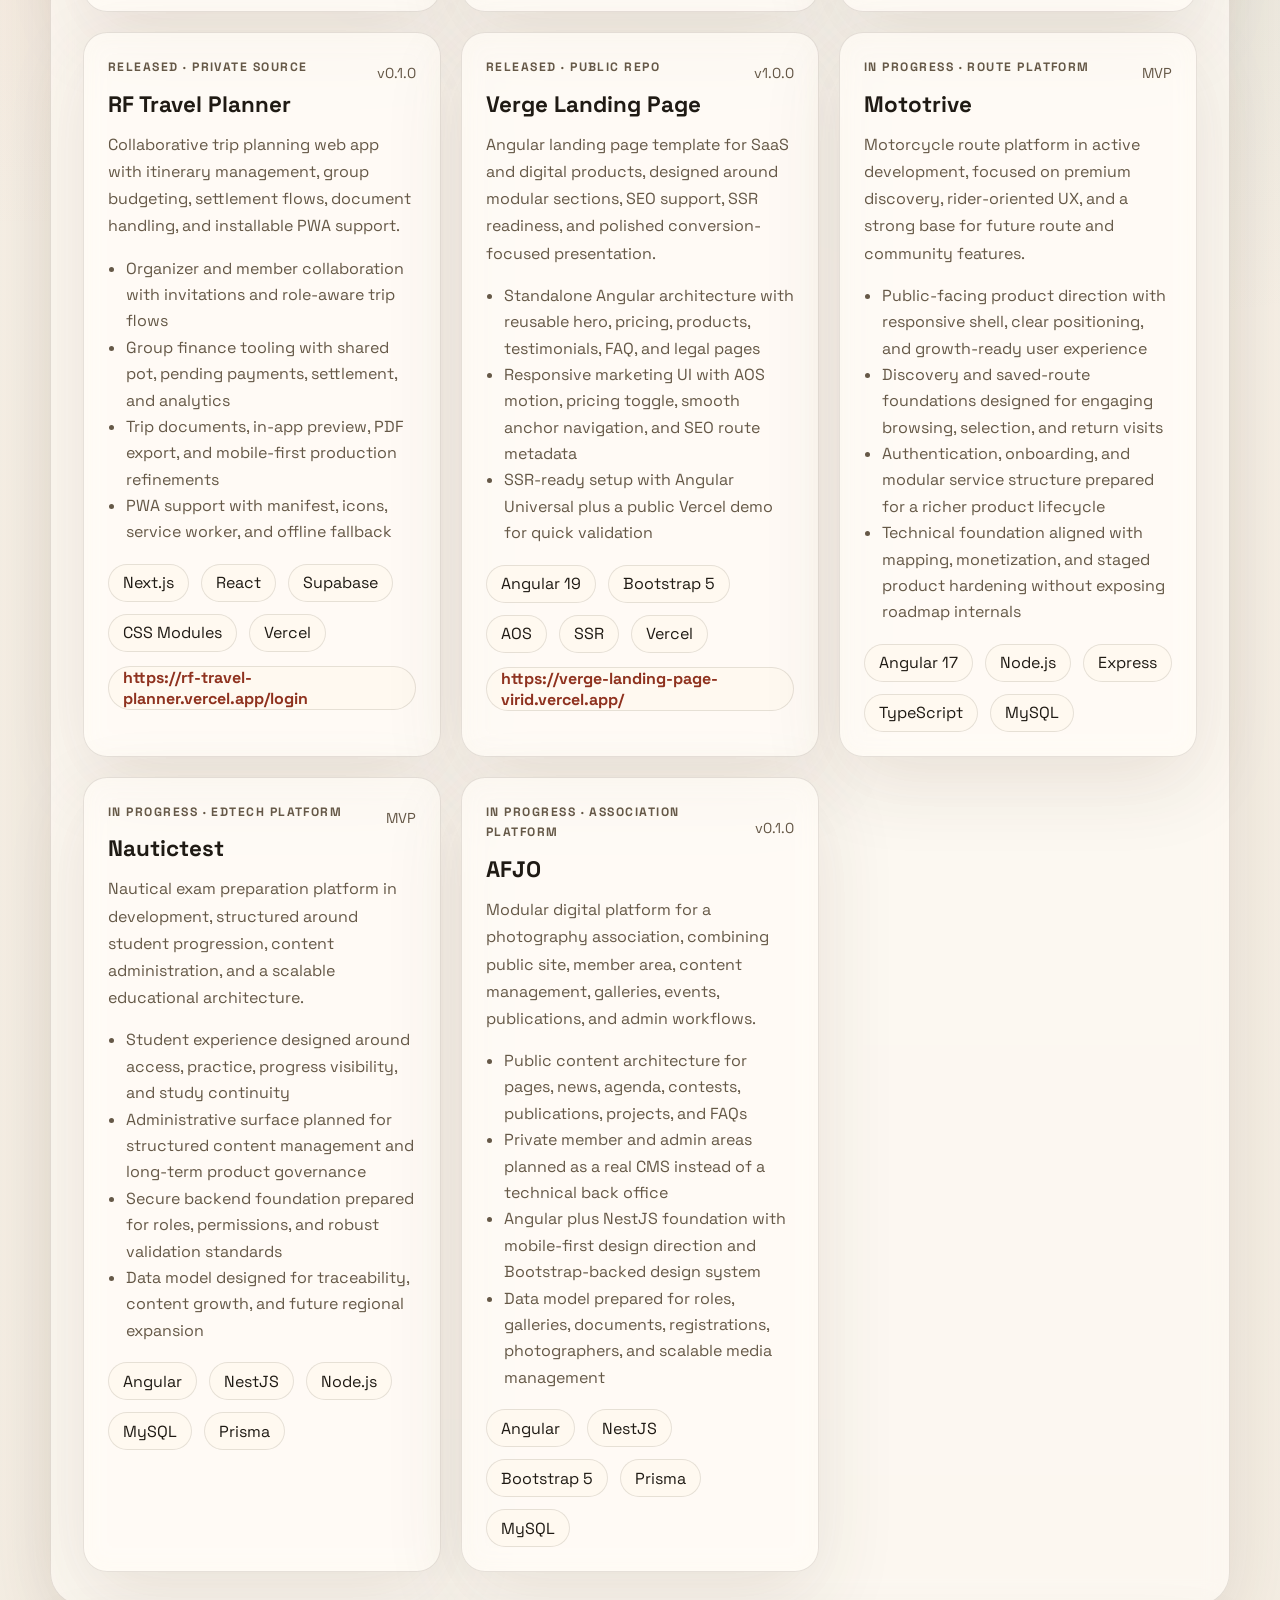
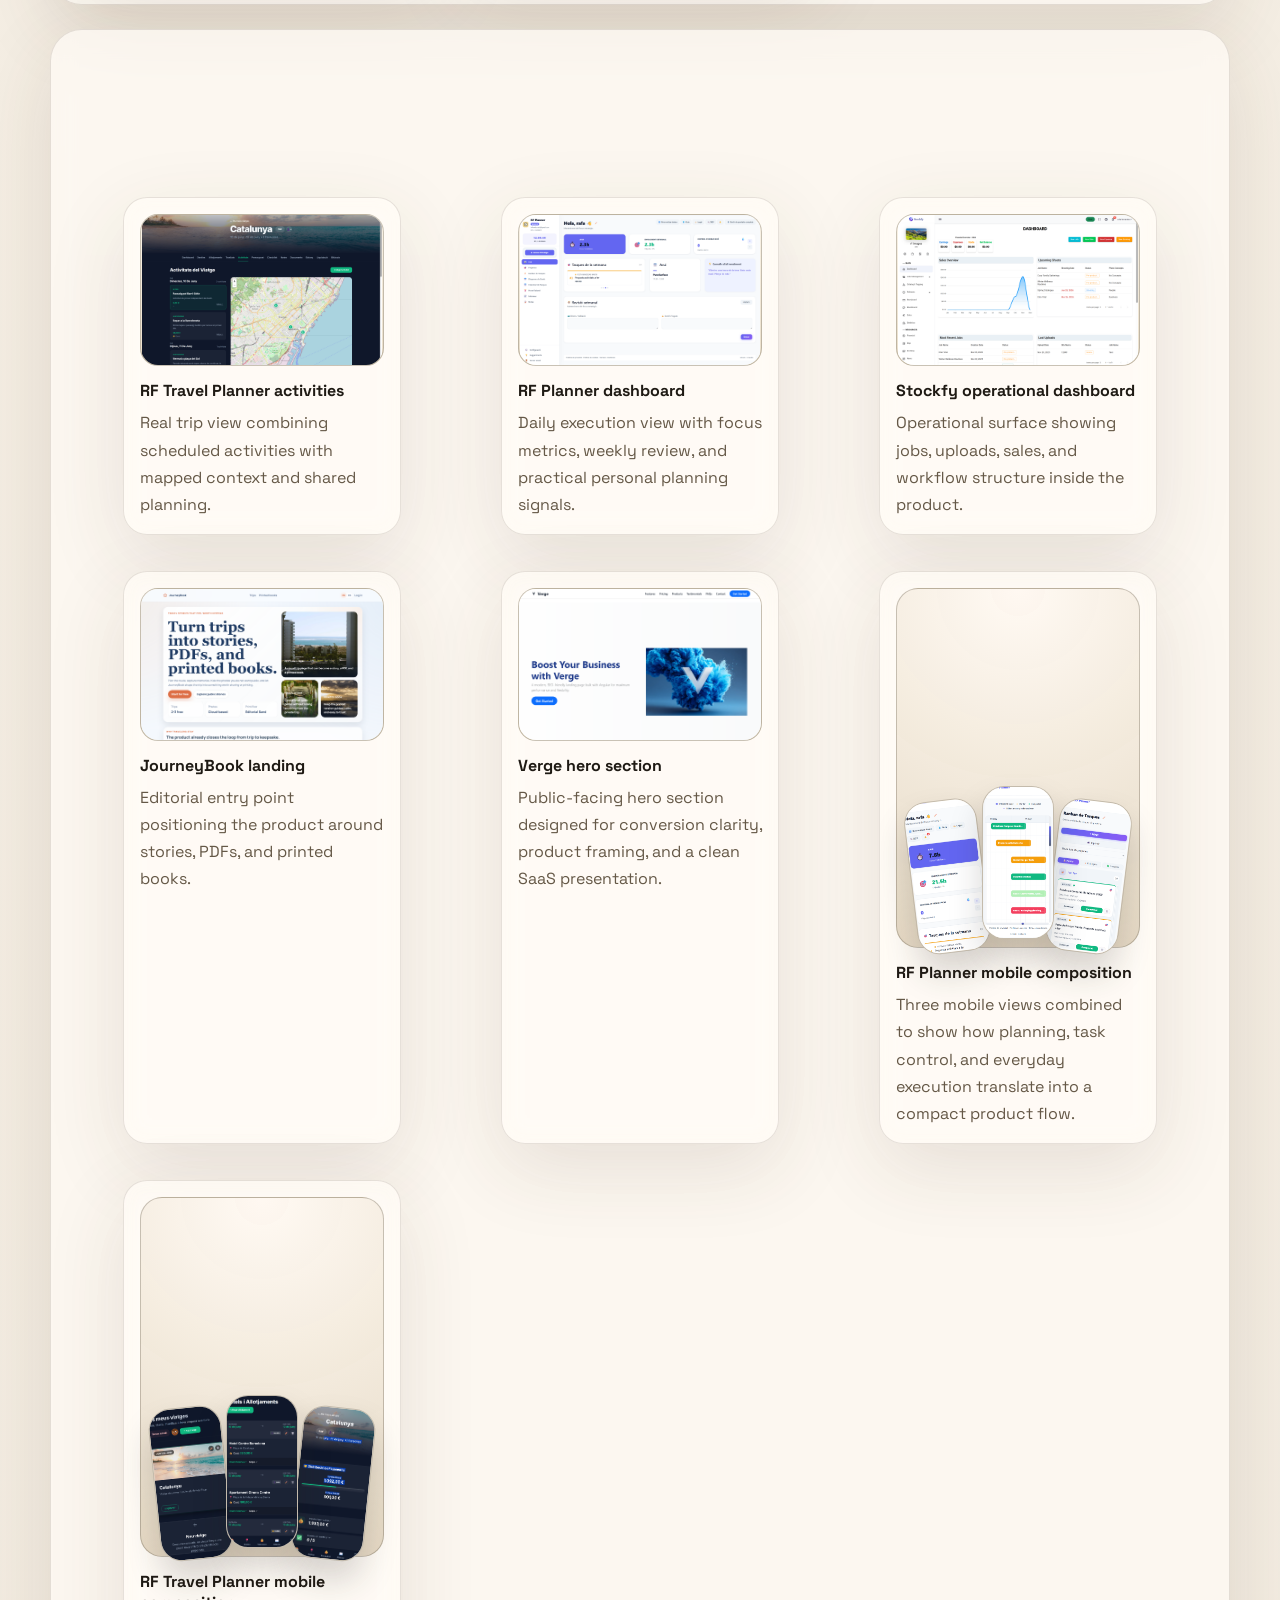
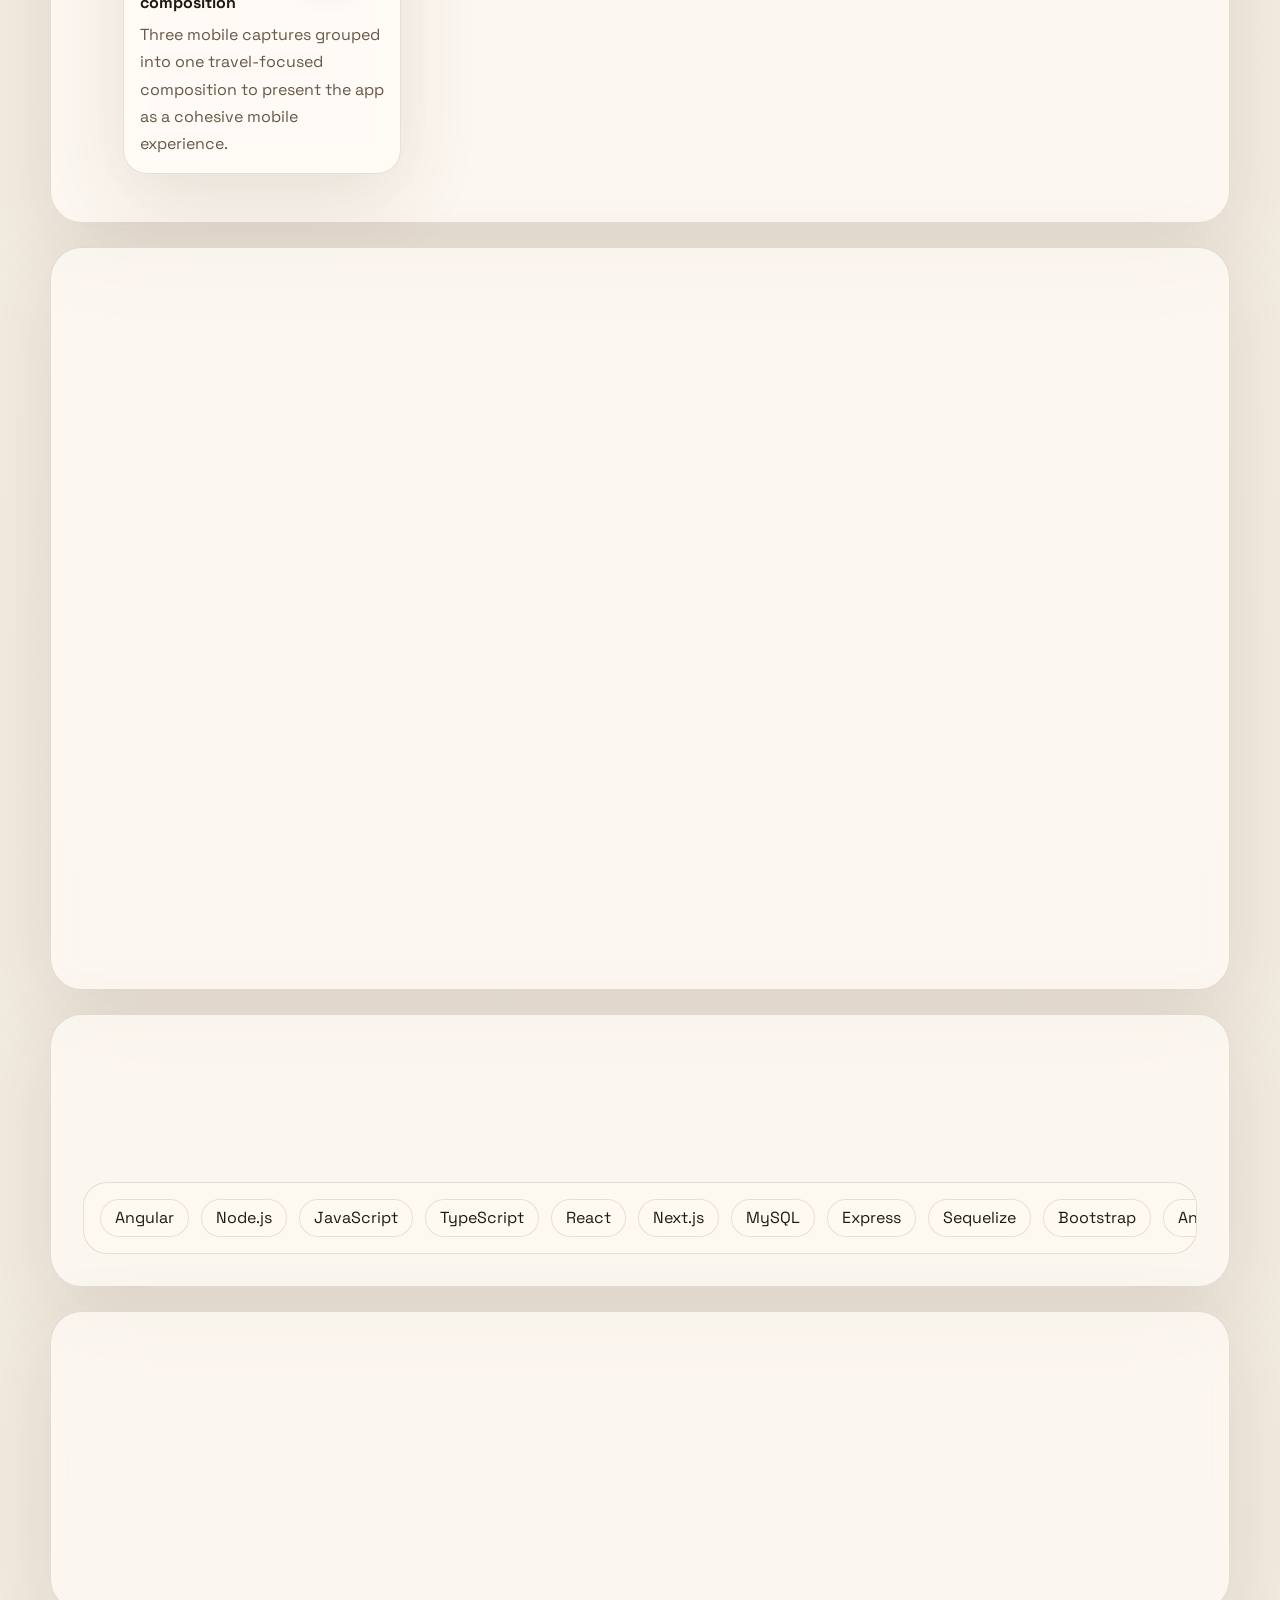
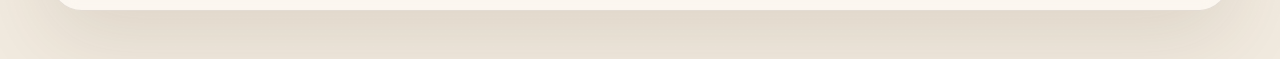
==== commit bd363f7f: "Update portfolio gallery and training details" ====
--- a/index.html
+++ b/index.html
@@ -32,85 +32,20 @@
 
             <section class="hero-grid" id="top">
                 <div class="hero-copy reveal">
-                    <p class="eyebrow" data-i18n="heroEyebrow">Bilingual public-facing project portfolio</p>
-                    <h1 data-i18n="heroTitle">Building polished digital products without exposing the private engine room.</h1>
+                    <h1 data-i18n="heroTitle">Building polished digital products.</h1>
                     <p class="hero-text" data-i18n="heroText">
                         I design and ship web products with a strong focus on usability, responsive frontend execution,
                         and pragmatic full-stack delivery. This portfolio shows what each product does, what I solved,
-                        and how it was built, while keeping production repositories private where needed.
+                        and how it was built.
                     </p>
                     <div class="hero-actions">
                         <a class="button button-primary" href="#projects" data-i18n="heroPrimaryCta">View selected work</a>
                     </div>
-                    <div class="hero-proof">
-                        <article class="proof-card">
-                            <span class="proof-label" data-i18n="proofLabelOne">Live case</span>
-                            <strong>RF Travel Planner</strong>
-                            <p data-i18n="proofTextOne">Released product with real users, private source, public proof.</p>
-                        </article>
-                        <article class="proof-card">
-                            <span class="proof-label" data-i18n="proofLabelTwo">Positioning</span>
-                            <strong data-i18n="proofStrongTwo">Public outcomes, private code</strong>
-                            <p data-i18n="proofTextTwo">The portfolio focuses on value delivered, technical depth, and release readiness.</p>
-                        </article>
-                    </div>
-                </div>
-
-                <aside class="hero-panel reveal reveal-delay-1">
-                    <p class="panel-label" data-i18n="focusLabel">Current focus</p>
-                    <ul class="focus-list">
-                        <li data-i18n="focusOne">Product-oriented web applications</li>
-                        <li data-i18n="focusTwo">Responsive UI for desktop and mobile</li>
-                        <li data-i18n="focusThree">PWA hardening and release readiness</li>
-                        <li data-i18n="focusFour">Auth, permissions, and Supabase-backed flows</li>
-                    </ul>
-                    <div class="hero-stats">
-                        <article>
-                            <span>01</span>
-                            <p data-i18n="statOne">Released product already live in production</p>
-                        </article>
-                        <article>
-                            <span data-i18n="statTwoTitle">Private</span>
-                            <p data-i18n="statTwo">Source remains private when business logic should stay internal</p>
-                        </article>
-                    </div>
-                    <div class="signal-grid">
-                        <article class="signal-card">
-                            <div class="signal-icon" aria-hidden="true">
-                                <svg viewBox="0 0 24 24" role="presentation"><path d="M4 6.5A2.5 2.5 0 0 1 6.5 4h11A2.5 2.5 0 0 1 20 6.5v11a2.5 2.5 0 0 1-2.5 2.5h-11A2.5 2.5 0 0 1 4 17.5zm3 1.5v8h10V8zm2 2h6v1.5H9zm0 3h4v1.5H9z"/></svg>
-                            </div>
-                            <div>
-                                <h3 data-i18n="signalOneTitle">Case studies</h3>
-                                <p data-i18n="signalOneText">Each project is framed as a product story instead of a raw repository dump.</p>
-                            </div>
-                        </article>
-                        <article class="signal-card">
-                            <div class="signal-icon" aria-hidden="true">
-                                <svg viewBox="0 0 24 24" role="presentation"><path d="M12 3l7 4v5c0 4.3-2.6 8.2-7 9-4.4-.8-7-4.7-7-9V7zm0 2.1L7 7.9V12c0 3.3 1.8 6.1 5 6.9 3.2-.8 5-3.6 5-6.9V7.9zm-1 4.4h2v4h-2zm0 5.3h2v2h-2z"/></svg>
-                            </div>
-                            <div>
-                                <h3 data-i18n="signalTwoTitle">Privacy by design</h3>
-                                <p data-i18n="signalTwoText">Enough technical detail to show competence, without leaking sensitive implementation.</p>
-                            </div>
-                        </article>
-                    </div>
-                </aside>
+                </div>
             </section>
         </header>
 
         <main>
-            <section class="section intro reveal">
-                <div>
-                    <p class="section-kicker" data-i18n="introKicker">Why this format works</p>
-                    <h2 data-i18n="introTitle">Show the value, not the repository internals.</h2>
-                </div>
-                <p data-i18n="introText">
-                    Each case highlights the product goal, the experience delivered, and the technical challenges solved.
-                    That gives recruiters, clients, or collaborators enough evidence to assess the work without needing access
-                    to the underlying private repositories.
-                </p>
-            </section>
-
             <section class="section" id="projects">
                 <div class="section-heading reveal">
                     <div>
@@ -385,37 +320,38 @@
                             <span data-i18n="galleryCardFiveText">Public-facing hero section designed for conversion clarity, product framing, and a clean SaaS presentation.</span>
                         </figcaption>
                     </figure>
-                </div>
-            </section>
-
-            <section class="section split-section" id="approach">
-                <div class="reveal">
-                    <p class="section-kicker" data-i18n="approachKicker">Approach</p>
-                    <h2 data-i18n="approachTitle">What this portfolio communicates</h2>
-                </div>
-                <div class="approach-grid">
-                    <article class="info-card reveal">
-                        <h3 data-i18n="approachCardOneTitle">Product overview</h3>
-                        <p data-i18n="approachCardOneText">Clear explanation of what the application does, who it serves, and why it matters.</p>
-                    </article>
-                    <article class="info-card reveal reveal-delay-1">
-                        <h3 data-i18n="approachCardTwoTitle">Technical proof</h3>
-                        <p data-i18n="approachCardTwoText">Concrete implementation highlights that show engineering depth without leaking private code.</p>
-                    </article>
-                    <article class="info-card reveal reveal-delay-2">
-                        <h3 data-i18n="approachCardThreeTitle">Release signals</h3>
-                        <p data-i18n="approachCardThreeText">Live demos, version milestones, screenshots, and quality improvements that make the work credible.</p>
-                    </article>
+                    <figure class="gallery-card gallery-card--mobile-composition">
+                        <div class="mobile-composition" aria-label="RF Planner mobile composition">
+                            <img src="assets/RF PLanner - mobile (1).png" alt="RF Planner mobile screen one" data-i18n-alt="galleryImageSixAlt">
+                            <img src="assets/RF PLanner - mobile (2).png" alt="RF Planner mobile screen two" data-i18n-alt="galleryImageSevenAlt">
+                            <img src="assets/RF PLanner - mobile (3).png" alt="RF Planner mobile screen three" data-i18n-alt="galleryImageEightAlt">
+                        </div>
+                        <figcaption>
+                            <strong data-i18n="galleryCardSixTitle">RF Planner mobile composition</strong>
+                            <span data-i18n="galleryCardSixText">Three mobile views combined to show how planning, task control, and everyday execution translate into a compact product flow.</span>
+                        </figcaption>
+                    </figure>
+                    <figure class="gallery-card gallery-card--mobile-composition">
+                        <div class="mobile-composition mobile-composition--travel" aria-label="RF Travel Planner mobile composition">
+                            <img src="assets/travel planner - mobile (1).png" alt="RF Travel Planner mobile screen one" data-i18n-alt="galleryImageNineAlt">
+                            <img src="assets/travel planner - mobile (2).png" alt="RF Travel Planner mobile screen two" data-i18n-alt="galleryImageTenAlt">
+                            <img src="assets/travel planner - mobile (3).png" alt="RF Travel Planner mobile screen three" data-i18n-alt="galleryImageElevenAlt">
+                        </div>
+                        <figcaption>
+                            <strong data-i18n="galleryCardSevenTitle">RF Travel Planner mobile composition</strong>
+                            <span data-i18n="galleryCardSevenText">Three mobile captures grouped into one travel-focused composition to present the app as a cohesive mobile experience.</span>
+                        </figcaption>
+                    </figure>
                 </div>
             </section>
 
             <section class="section experience-section" id="experience">
                 <div class="section-heading reveal">
                     <div>
-                        <p class="section-kicker" data-i18n="experienceKicker">Experience</p>
-                        <h2 data-i18n="experienceTitle">How I typically contribute</h2>
-                    </div>
-                    <p class="section-aside" data-i18n="experienceAside">A capability timeline you can keep generic or replace with roles, clients, and years.</p>
+                        <p class="section-kicker" data-i18n="experienceKicker">Experience &amp; training</p>
+                        <h2 data-i18n="experienceTitle">How I build and keep learning</h2>
+                    </div>
+                    <p class="section-aside" data-i18n="experienceAside">Selected delivery strengths plus the training path behind them.</p>
                 </div>
                 <div class="experience-grid">
                     <article class="experience-card reveal">
@@ -446,6 +382,16 @@
                             <p class="experience-stage" data-i18n="experienceStageThree">Integration and release hardening</p>
                             <h3 data-i18n="experienceCardThreeTitle">Connect backend flows and ship responsibly</h3>
                             <p data-i18n="experienceCardThreeText">Authentication, permissions, persisted states, deployment readiness, and pragmatic release-quality fixes.</p>
+                        </div>
+                    </article>
+                    <article class="experience-card reveal reveal-delay-2">
+                        <div class="experience-icon" aria-hidden="true">
+                            <svg viewBox="0 0 24 24" role="presentation"><path d="M12 4 3 8.5 12 13l7-3.5V15h2V8.5zm-5 9v2.8c0 1.2 2.2 2.2 5 2.2s5-1 5-2.2V13l-5 2.5z"/></svg>
+                        </div>
+                        <div>
+                            <p class="experience-stage" data-i18n="experienceStageFour">Training and upskilling</p>
+                            <h3 data-i18n="experienceCardFourTitle">Current frontend training with transparent academic background</h3>
+                            <p data-i18n="experienceCardFourText">2024 bootcamp at IT Academy Barcelona focused on Angular, TypeScript, JavaScript, HTML, and CSS. Earlier Software Engineering studies at UNED were completed to roughly 60%, included here honestly as part of the path rather than as a finished degree.</p>
                         </div>
                     </article>
                 </div>
@@ -460,21 +406,36 @@
                 </div>
                 <div class="marquee" aria-label="Technology list">
                     <div class="marquee-track">
+                        <span>Angular</span>
+                        <span>Node.js</span>
+                        <span>JavaScript</span>
+                        <span>TypeScript</span>
+                        <span>React</span>
                         <span>Next.js</span>
+                        <span>MySQL</span>
+                        <span>Express</span>
+                        <span>Sequelize</span>
+                        <span>Bootstrap</span>
+                        <span>Angular Material</span>
+                        <span>CSS</span>
+                        <span>HTML5</span>
+                        <span>Capacitor</span>
+                        <span>Vite</span>
+                        <span>Angular</span>
+                        <span>Node.js</span>
+                        <span>JavaScript</span>
+                        <span>TypeScript</span>
                         <span>React</span>
-                        <span>TypeScript</span>
-                        <span>Supabase</span>
-                        <span>CSS Modules</span>
-                        <span>Vercel</span>
-                        <span>Responsive UI</span>
-                        <span>PWA</span>
-                        <span data-i18n="techDelivery">Product Delivery</span>
                         <span>Next.js</span>
-                        <span>React</span>
-                        <span>TypeScript</span>
-                        <span>Supabase</span>
-                        <span>CSS Modules</span>
-                        <span>Vercel</span>
+                        <span>MySQL</span>
+                        <span>Express</span>
+                        <span>Sequelize</span>
+                        <span>Bootstrap</span>
+                        <span>Angular Material</span>
+                        <span>CSS</span>
+                        <span>HTML5</span>
+                        <span>Capacitor</span>
+                        <span>Vite</span>
                     </div>
                 </div>
             </section>
--- a/styles.css
+++ b/styles.css
@@ -167,7 +167,7 @@
 
 .hero-grid {
     display: grid;
-    grid-template-columns: minmax(0, 1.45fr) minmax(320px, 0.95fr);
+    grid-template-columns: minmax(0, 1fr);
     gap: 24px;
     padding-top: 28px;
 }
@@ -224,7 +224,7 @@
 }
 
 h1 {
-    max-width: 11ch;
+    max-width: 18ch;
     font-size: clamp(3.2rem, 8vw, 6.8rem);
     margin-bottom: 20px;
 }
@@ -464,6 +464,59 @@
     object-position: center top;
 }
 
+.gallery-card--mobile-composition {
+    overflow: hidden;
+}
+
+.mobile-composition {
+    position: relative;
+    display: grid;
+    grid-template-columns: repeat(3, minmax(0, 1fr));
+    align-items: end;
+    gap: 0;
+    min-height: 360px;
+    margin-bottom: 14px;
+    padding: 20px 12px 8px;
+    border-radius: 22px;
+    border: 1px solid var(--line-strong);
+    background: radial-gradient(circle at top, rgba(255, 249, 242, 0.95), rgba(228, 215, 193, 0.92));
+}
+
+.mobile-composition img {
+    width: 100%;
+    max-width: 150px;
+    justify-self: center;
+    margin-bottom: 0;
+    aspect-ratio: 9 / 19;
+    object-fit: cover;
+    padding: 0;
+    border-radius: 22px;
+    box-shadow: 0 20px 34px rgba(31, 26, 20, 0.18);
+    background: #f3eadb;
+}
+
+.mobile-composition img:nth-child(1) {
+    transform: rotate(-7deg) translateY(14px);
+}
+
+.mobile-composition img:nth-child(2) {
+    position: relative;
+    z-index: 1;
+    max-width: 164px;
+}
+
+.mobile-composition img:nth-child(3) {
+    transform: rotate(7deg) translateY(14px);
+}
+
+.mobile-composition--travel img:nth-child(1) {
+    transform: rotate(-6deg) translateY(12px);
+}
+
+.mobile-composition--travel img:nth-child(3) {
+    transform: rotate(6deg) translateY(12px);
+}
+
 .gallery-card figcaption {
     display: grid;
     gap: 8px;
@@ -475,7 +528,7 @@
 }
 
 .experience-grid {
-    grid-template-columns: repeat(3, minmax(0, 1fr));
+    grid-template-columns: repeat(2, minmax(0, 1fr));
 }
 
 .experience-card {
@@ -702,4 +755,20 @@
         opacity: 1;
         transform: none;
     }
+}
+
+@media (max-width: 720px) {
+    .mobile-composition {
+        min-height: 300px;
+        padding: 16px 8px 6px;
+    }
+
+    .mobile-composition img {
+        max-width: 110px;
+        border-radius: 18px;
+    }
+
+    .mobile-composition img:nth-child(2) {
+        max-width: 120px;
+    }
 }
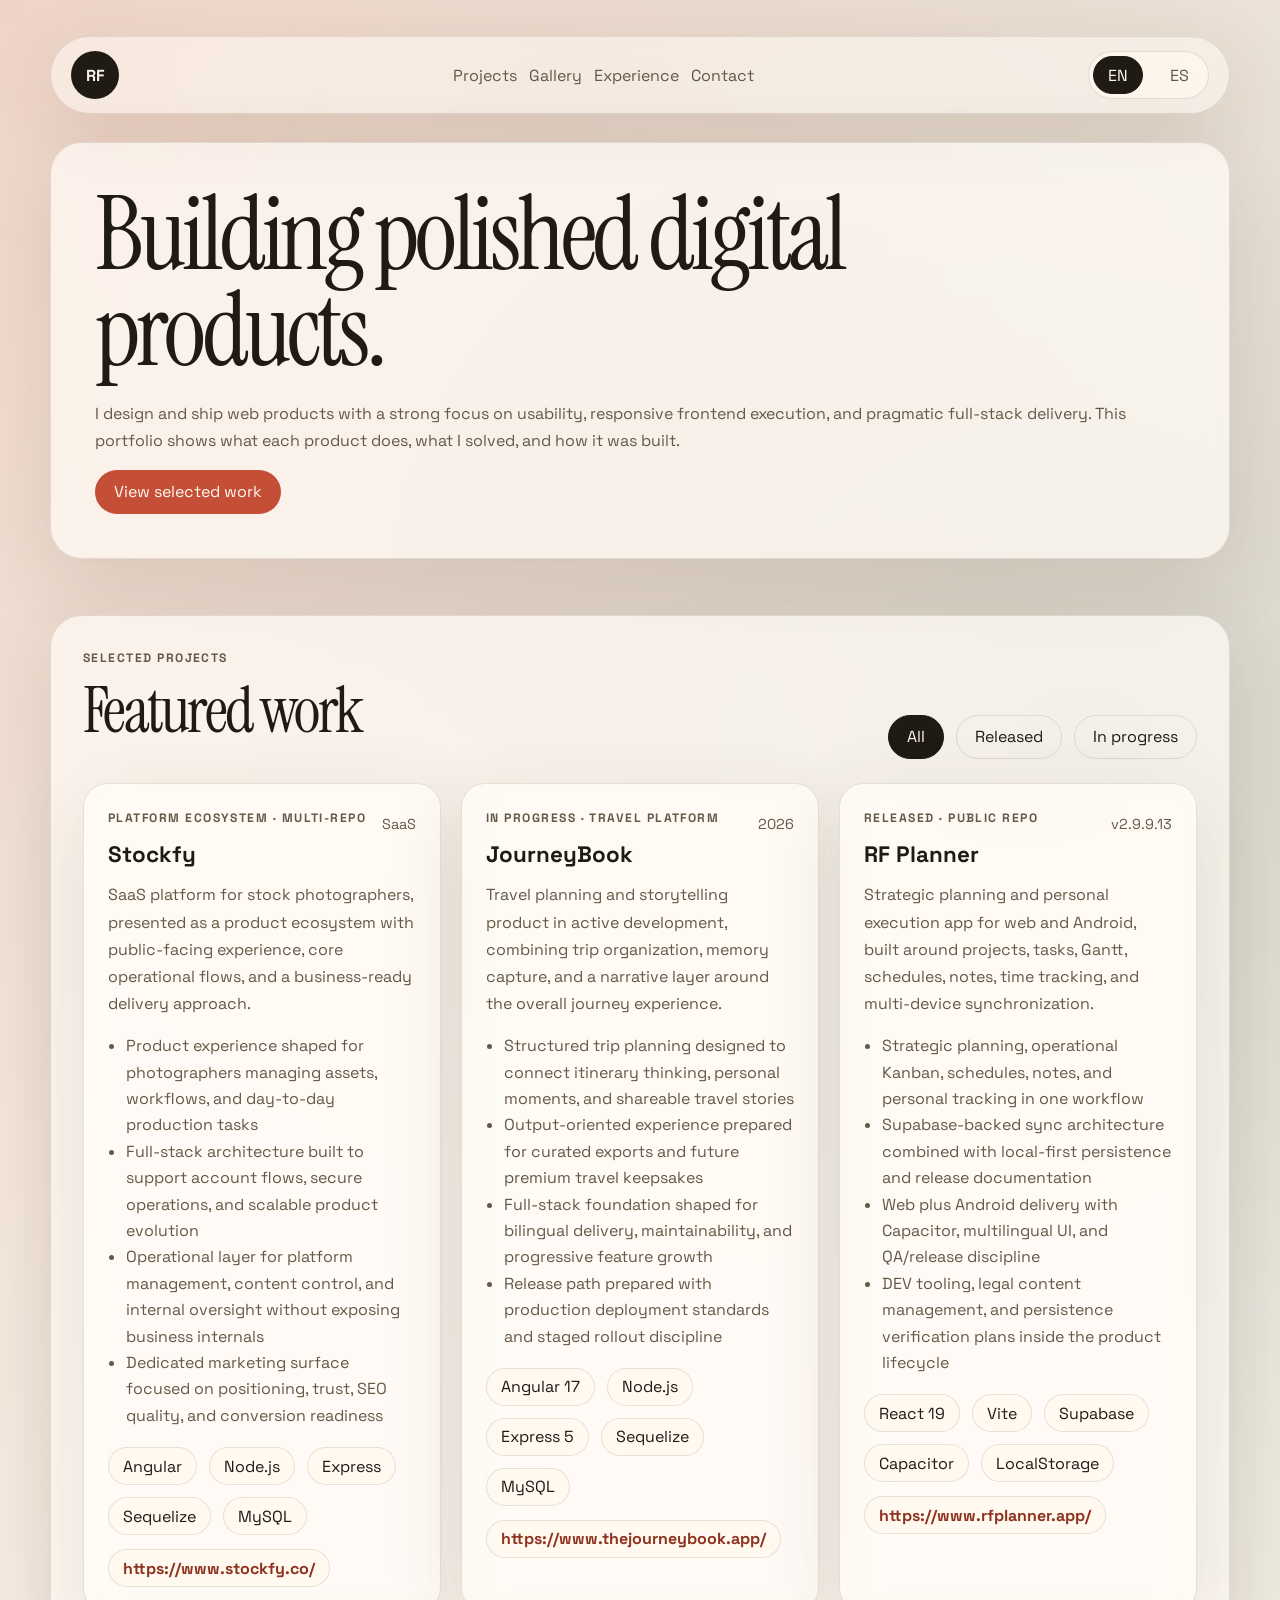
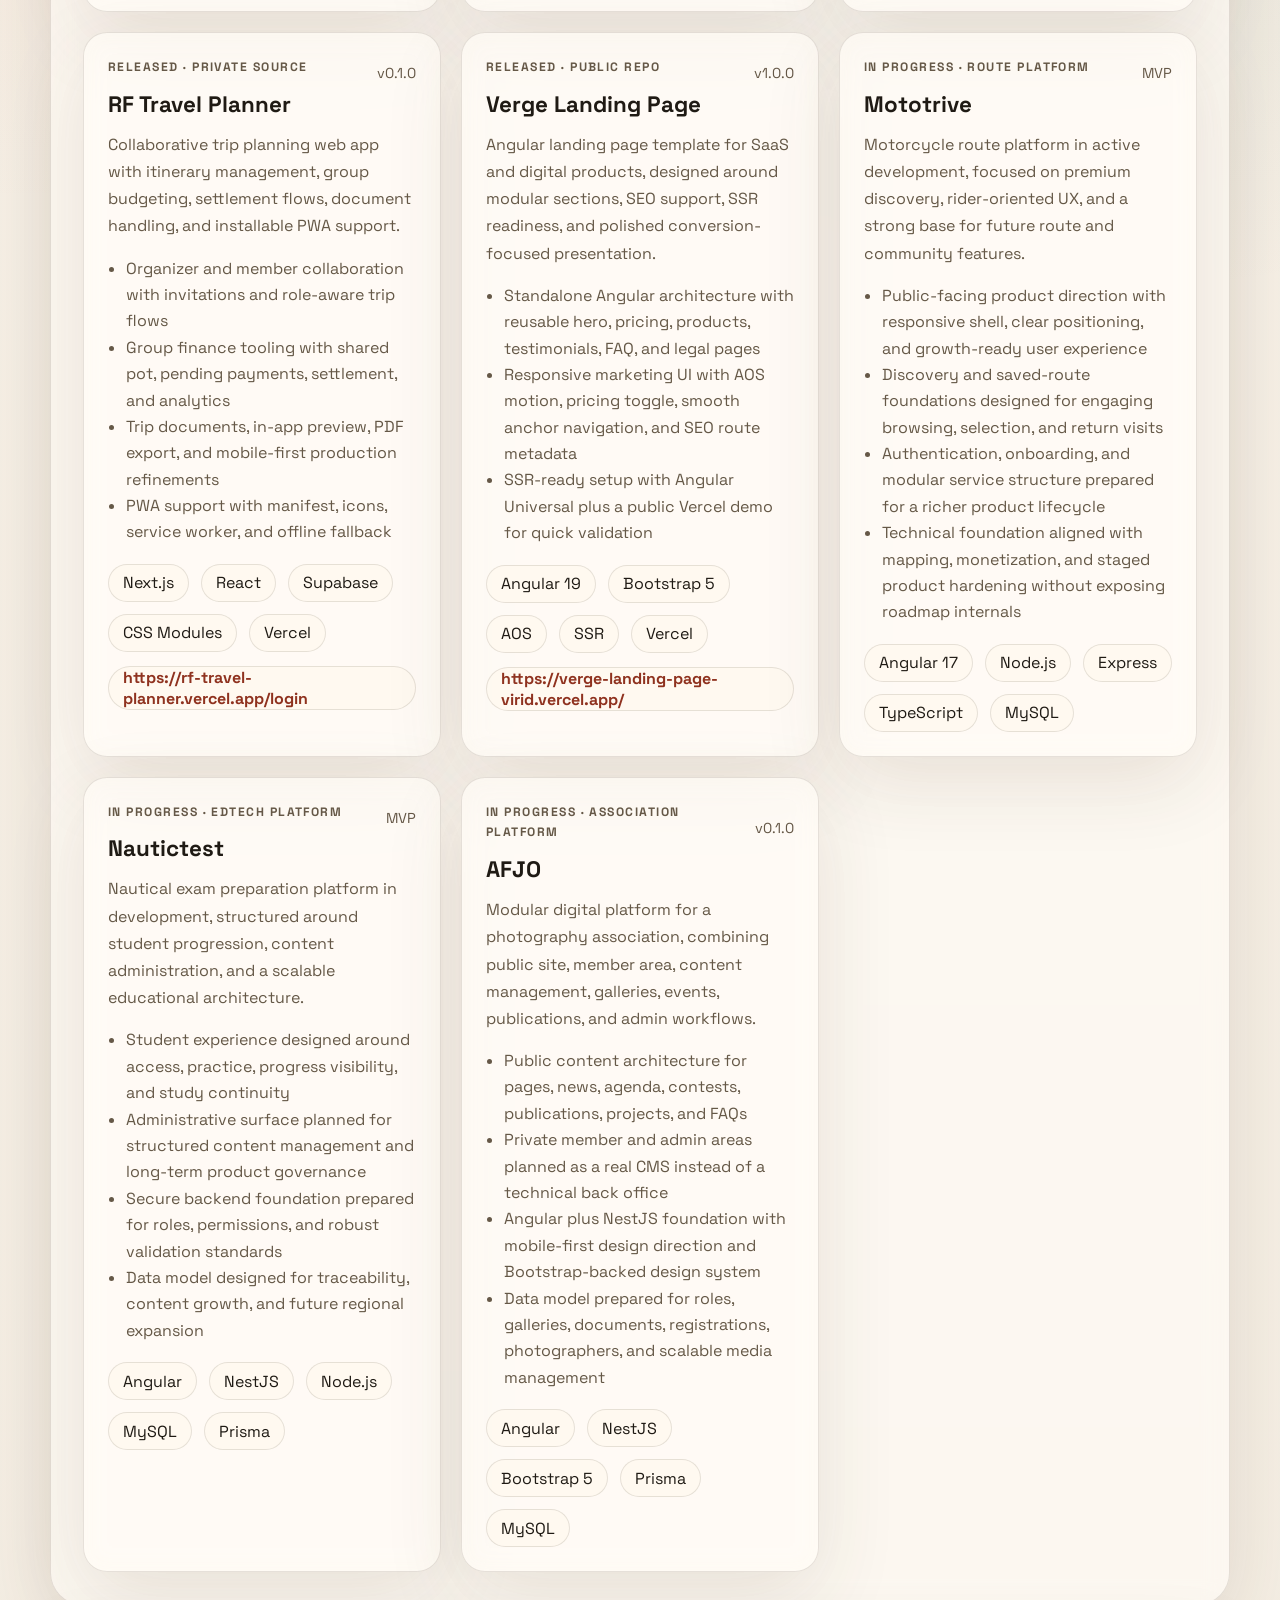
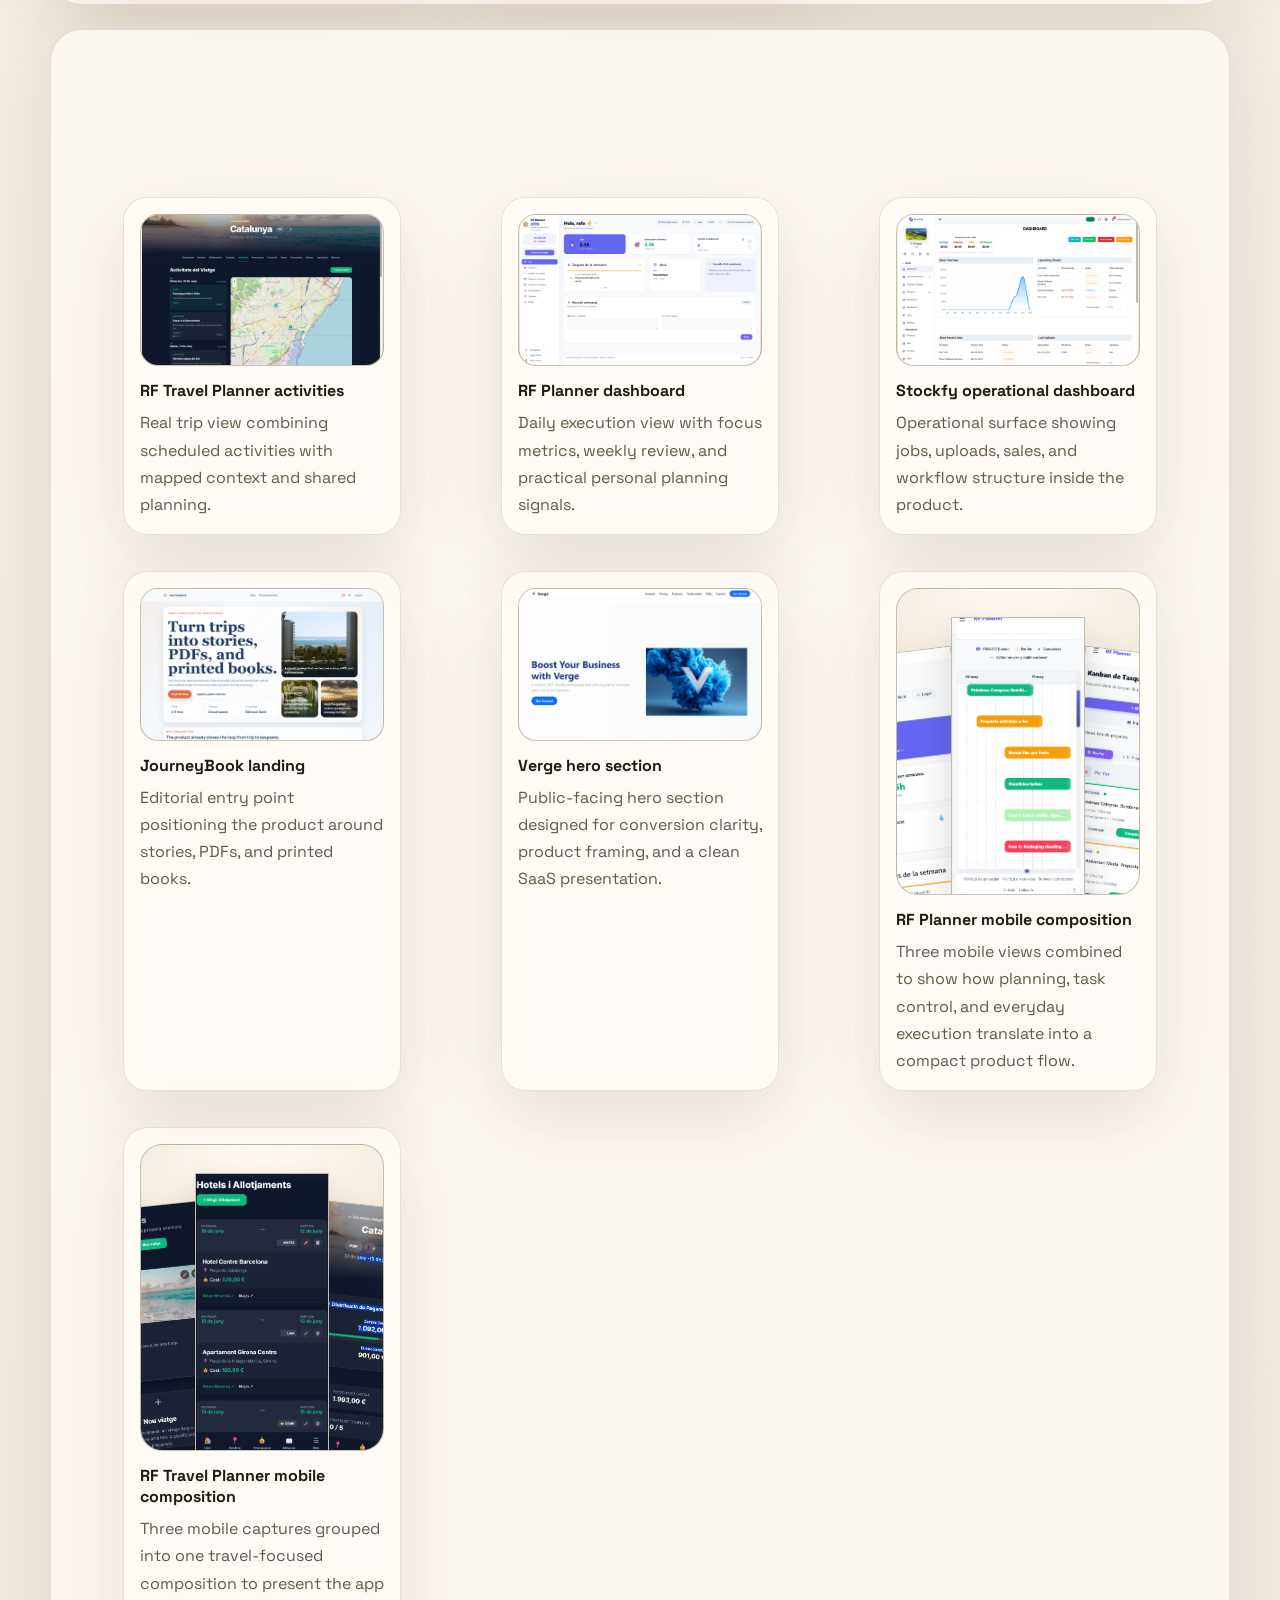
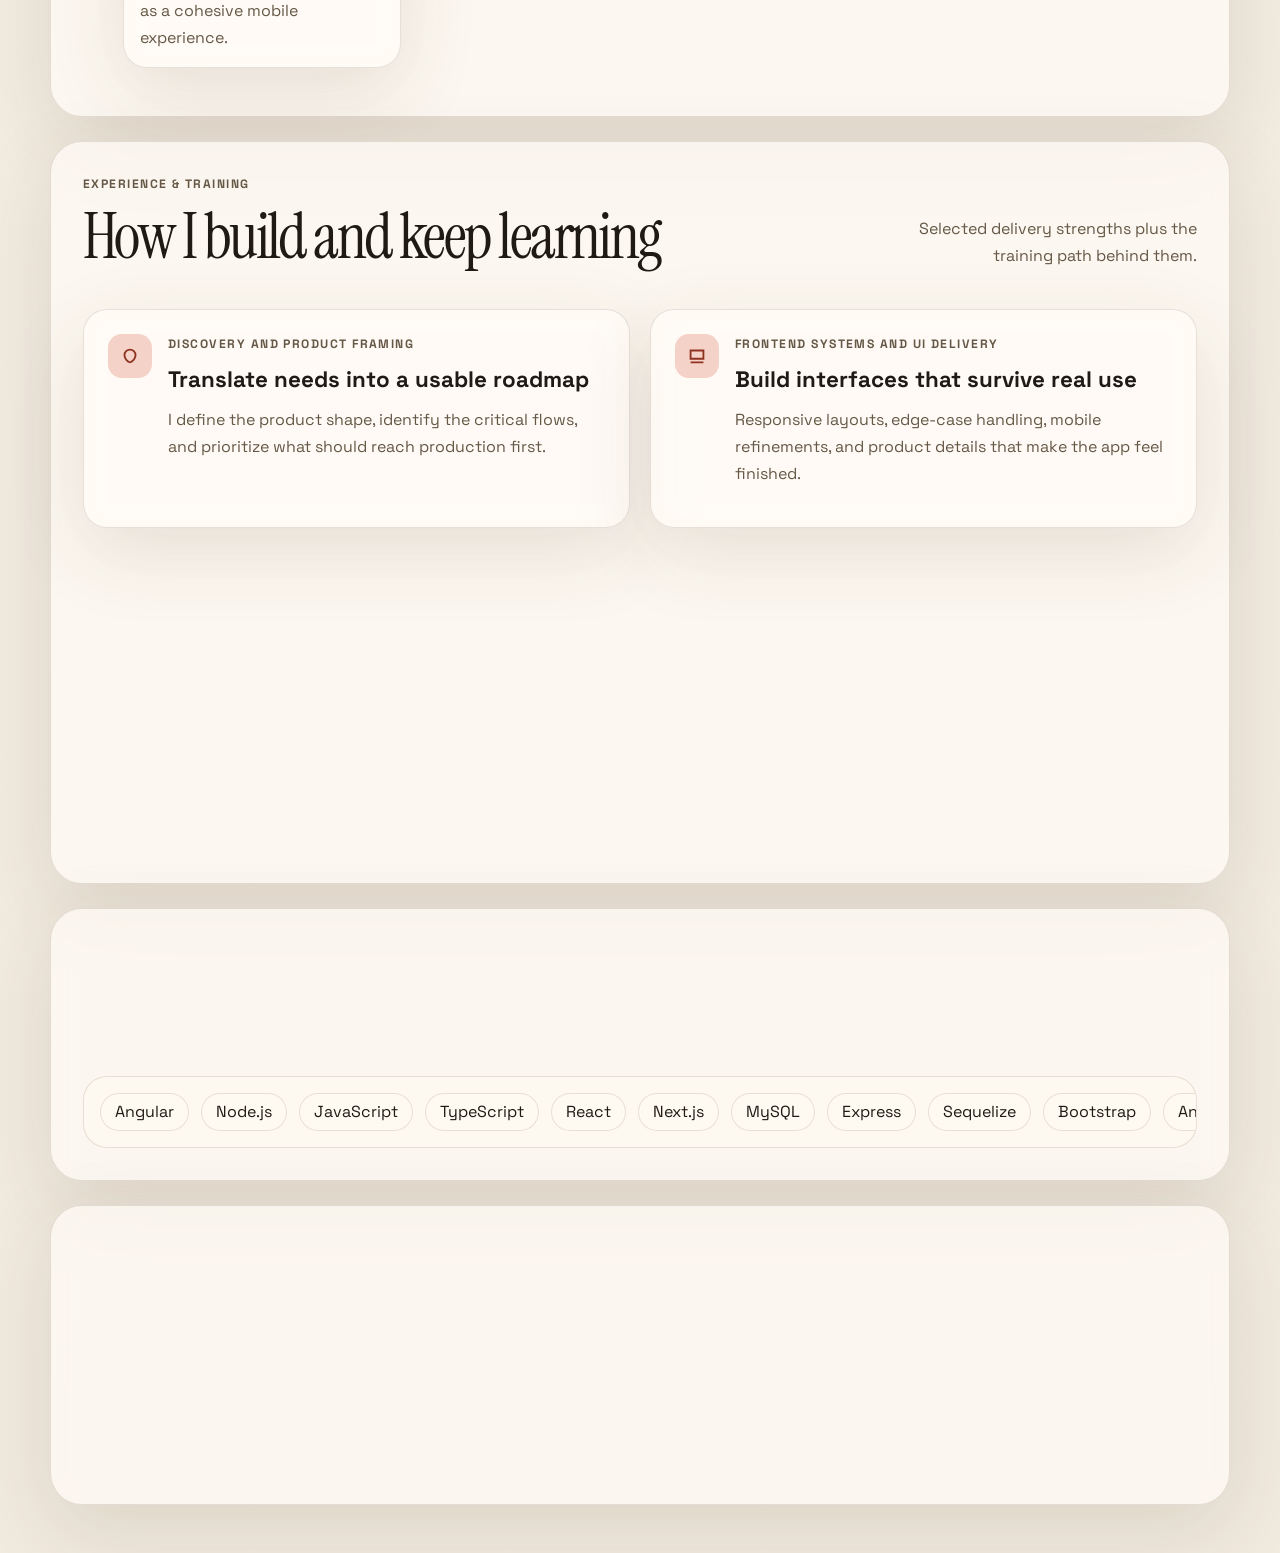
==== commit 36b2415b: "Add portfolio SEO assets and indexing docs" ====
--- a/index.html
+++ b/index.html
@@ -4,14 +4,80 @@
     <meta charset="UTF-8">
     <meta name="viewport" content="width=device-width, initial-scale=1.0">
     <title>Rafa Fernandez | Product-Focused Web Builder</title>
+    <meta name="author" content="Rafa Fernandez">
     <meta
         name="description"
         content="Public portfolio for Rafa Fernandez featuring selected web products, technical highlights, and delivery experience without exposing private repositories."
     >
+    <meta name="robots" content="index, follow, max-image-preview:large, max-snippet:-1, max-video-preview:-1">
+    <meta name="googlebot" content="index, follow, max-image-preview:large, max-snippet:-1, max-video-preview:-1">
+    <meta name="theme-color" content="#f5efe4">
+    <link rel="canonical" href="https://raferto1973.github.io/">
+    <meta property="og:type" content="website">
+    <meta property="og:site_name" content="Rafa Fernandez Portfolio">
+    <meta property="og:locale" content="en_US">
+    <meta property="og:locale:alternate" content="es_ES">
+    <meta property="og:title" content="Rafa Fernandez | Product-Focused Web Builder">
+    <meta property="og:description" content="Public portfolio for Rafa Fernandez featuring selected web products, technical highlights, and delivery experience without exposing private repositories.">
+    <meta property="og:url" content="https://raferto1973.github.io/">
+    <meta property="og:image" content="https://raferto1973.github.io/assets/og-portfolio-card.svg">
+    <meta property="og:image:alt" content="Rafa Fernandez portfolio social preview card">
+    <meta property="og:image:type" content="image/svg+xml">
+    <meta property="og:image:width" content="1200">
+    <meta property="og:image:height" content="630">
+    <meta name="twitter:card" content="summary_large_image">
+    <meta name="twitter:title" content="Rafa Fernandez | Product-Focused Web Builder">
+    <meta name="twitter:description" content="Public portfolio for Rafa Fernandez featuring selected web products, technical highlights, and delivery experience without exposing private repositories.">
+    <meta name="twitter:image" content="https://raferto1973.github.io/assets/og-portfolio-card.svg">
     <link rel="preconnect" href="https://fonts.googleapis.com">
     <link rel="preconnect" href="https://fonts.gstatic.com" crossorigin>
     <link href="https://fonts.googleapis.com/css2?family=Space+Grotesk:wght@400;500;700&family=Instrument+Serif:ital@0;1&display=swap" rel="stylesheet">
     <link rel="stylesheet" href="styles.css">
+    <script type="application/ld+json">
+        {
+            "@context": "https://schema.org",
+            "@graph": [
+                {
+                    "@type": "Person",
+                    "name": "Rafa Fernandez",
+                    "url": "https://raferto1973.github.io/",
+                    "email": "mailto:infowebs.rafa@gmail.com",
+                    "jobTitle": "Product-Focused Web Builder",
+                    "knowsAbout": [
+                        "Angular",
+                        "TypeScript",
+                        "JavaScript",
+                        "React",
+                        "Next.js",
+                        "Node.js",
+                        "Express",
+                        "MySQL",
+                        "Sequelize",
+                        "Responsive UI",
+                        "PWA development"
+                    ]
+                },
+                {
+                    "@type": "WebSite",
+                    "name": "Rafa Fernandez Portfolio",
+                    "url": "https://raferto1973.github.io/",
+                    "inLanguage": ["en", "es"],
+                    "description": "Public portfolio for Rafa Fernandez featuring selected web products, technical highlights, and delivery experience without exposing private repositories."
+                },
+                {
+                    "@type": "CollectionPage",
+                    "name": "Rafa Fernandez | Product-Focused Web Builder",
+                    "url": "https://raferto1973.github.io/",
+                    "description": "Public portfolio for Rafa Fernandez featuring selected web products, technical highlights, and delivery experience without exposing private repositories.",
+                    "isPartOf": {
+                        "@type": "WebSite",
+                        "url": "https://raferto1973.github.io/",
+                        "name": "Rafa Fernandez Portfolio"
+                    }
+                }
+            ]
+        }
+    </script>
 </head>
 <body>
     <div class="page-shell">
--- a/styles.css
+++ b/styles.css
@@ -470,51 +470,52 @@
 
 .mobile-composition {
     position: relative;
-    display: grid;
-    grid-template-columns: repeat(3, minmax(0, 1fr));
-    align-items: end;
-    gap: 0;
-    min-height: 360px;
+    display: flex;
+    justify-content: center;
+    align-items: flex-end;
+    min-height: 270px;
     margin-bottom: 14px;
-    padding: 20px 12px 8px;
+    padding: 24px 12px 0;
     border-radius: 22px;
     border: 1px solid var(--line-strong);
+    overflow: hidden;
     background: radial-gradient(circle at top, rgba(255, 249, 242, 0.95), rgba(228, 215, 193, 0.92));
 }
 
 .mobile-composition img {
-    width: 100%;
-    max-width: 150px;
-    justify-self: center;
+    width: clamp(96px, 9.4vw, 132px);
     margin-bottom: 0;
     aspect-ratio: 9 / 19;
     object-fit: cover;
     padding: 0;
-    border-radius: 22px;
+    border-radius: 0;
     box-shadow: 0 20px 34px rgba(31, 26, 20, 0.18);
     background: #f3eadb;
 }
 
 .mobile-composition img:nth-child(1) {
-    transform: rotate(-7deg) translateY(14px);
+    transform: rotate(-7deg) translateY(12px);
+    margin-right: -14px;
 }
 
 .mobile-composition img:nth-child(2) {
     position: relative;
     z-index: 1;
-    max-width: 164px;
+    width: clamp(108px, 10.4vw, 146px);
+    transform: translateY(4px);
 }
 
 .mobile-composition img:nth-child(3) {
-    transform: rotate(7deg) translateY(14px);
+    transform: rotate(7deg) translateY(12px);
+    margin-left: -14px;
 }
 
 .mobile-composition--travel img:nth-child(1) {
-    transform: rotate(-6deg) translateY(12px);
+    transform: rotate(-6deg) translateY(10px);
 }
 
 .mobile-composition--travel img:nth-child(3) {
-    transform: rotate(6deg) translateY(12px);
+    transform: rotate(6deg) translateY(10px);
 }
 
 .gallery-card figcaption {
@@ -759,16 +760,24 @@
 
 @media (max-width: 720px) {
     .mobile-composition {
-        min-height: 300px;
-        padding: 16px 8px 6px;
+        min-height: 232px;
+        padding: 18px 6px 0;
     }
 
     .mobile-composition img {
-        max-width: 110px;
-        border-radius: 18px;
+        width: clamp(82px, 27vw, 108px);
+        border-radius: 0;
+    }
+
+    .mobile-composition img:nth-child(1) {
+        margin-right: -10px;
     }
 
     .mobile-composition img:nth-child(2) {
-        max-width: 120px;
+        width: clamp(92px, 30vw, 118px);
+    }
+
+    .mobile-composition img:nth-child(3) {
+        margin-left: -10px;
     }
 }
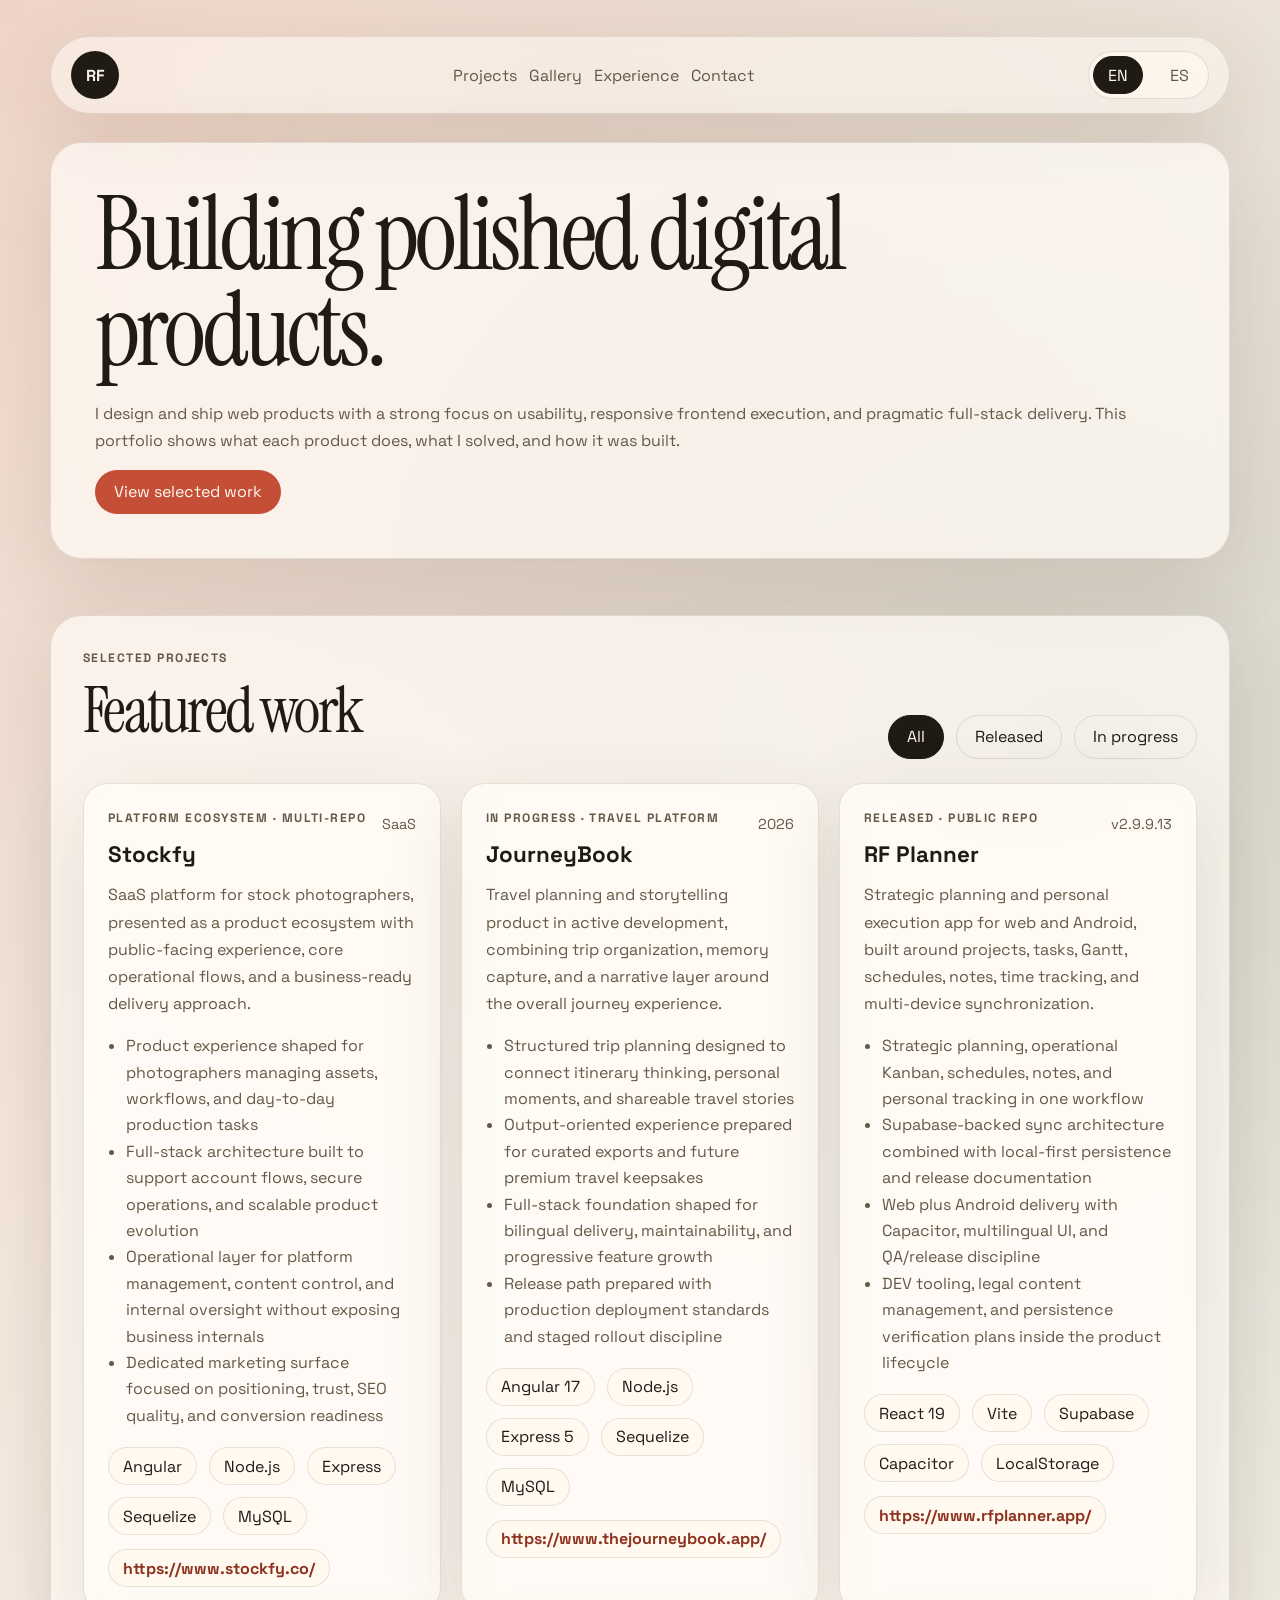
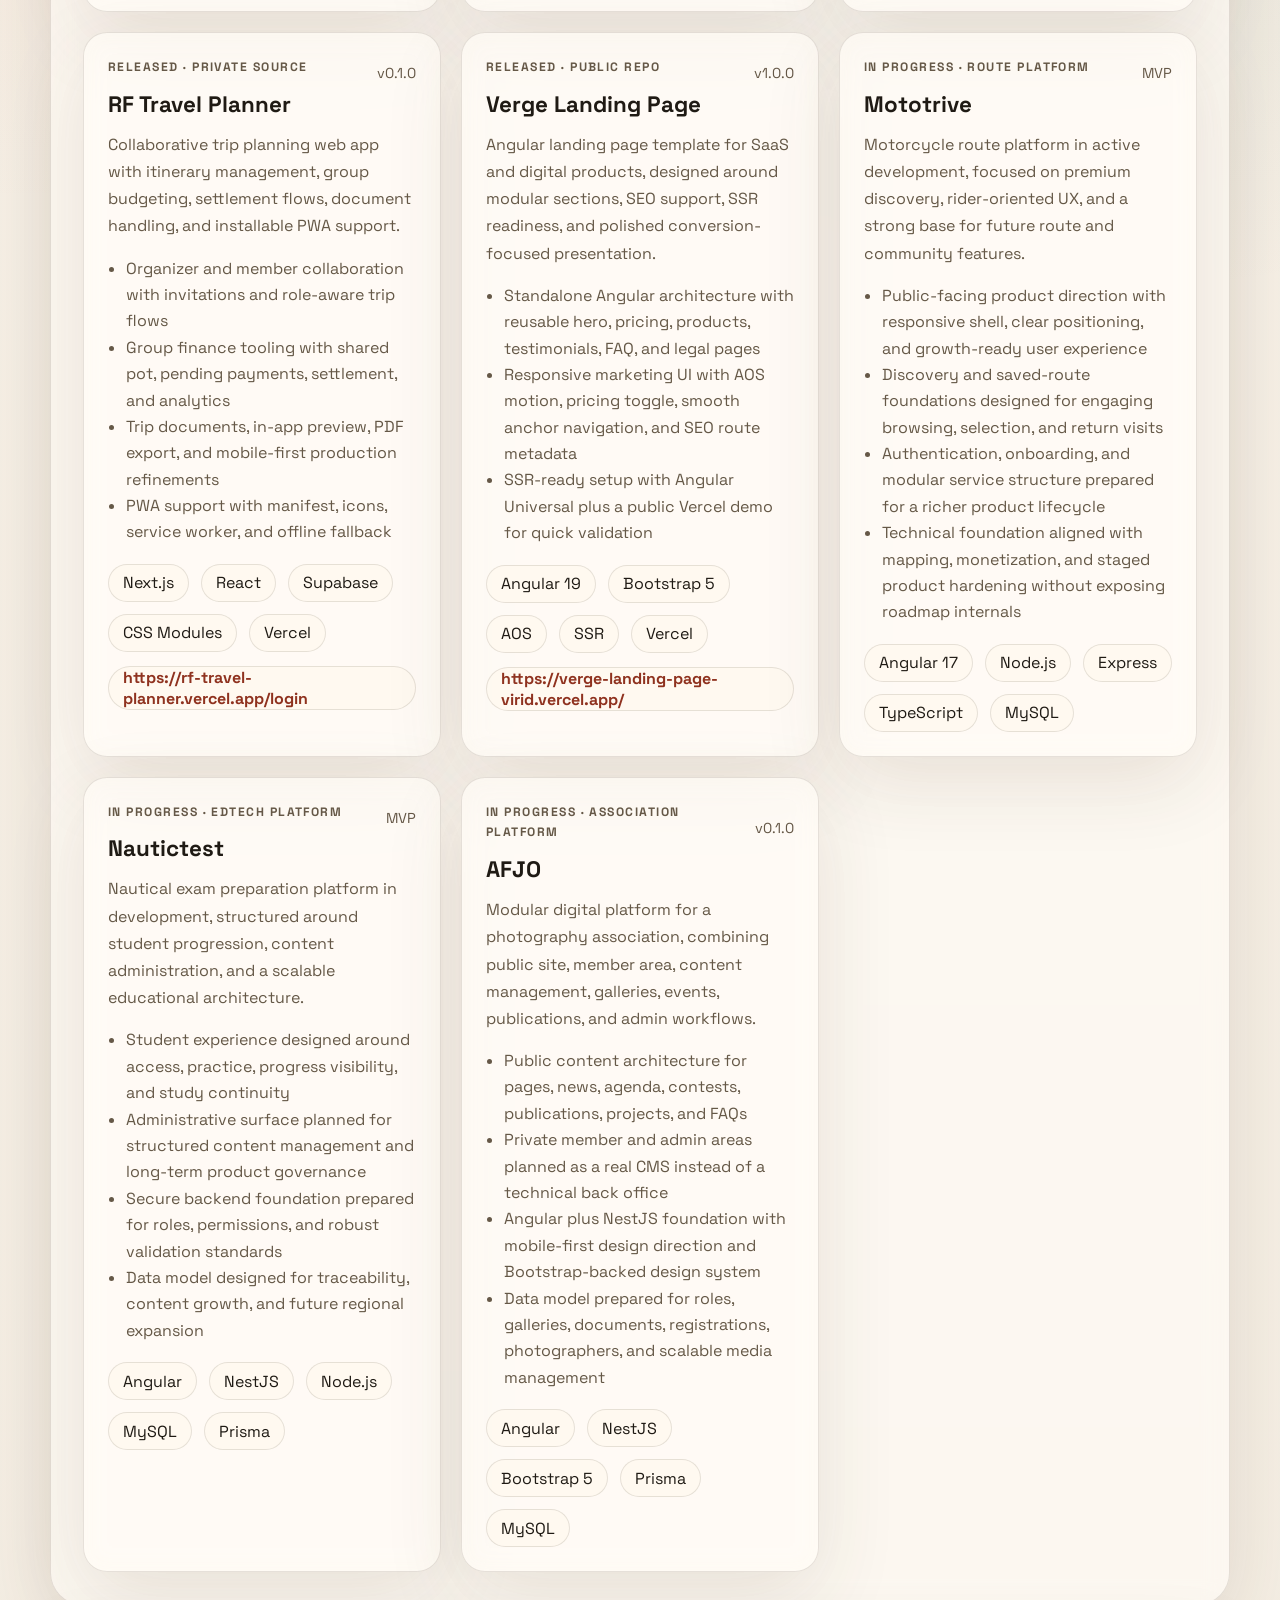
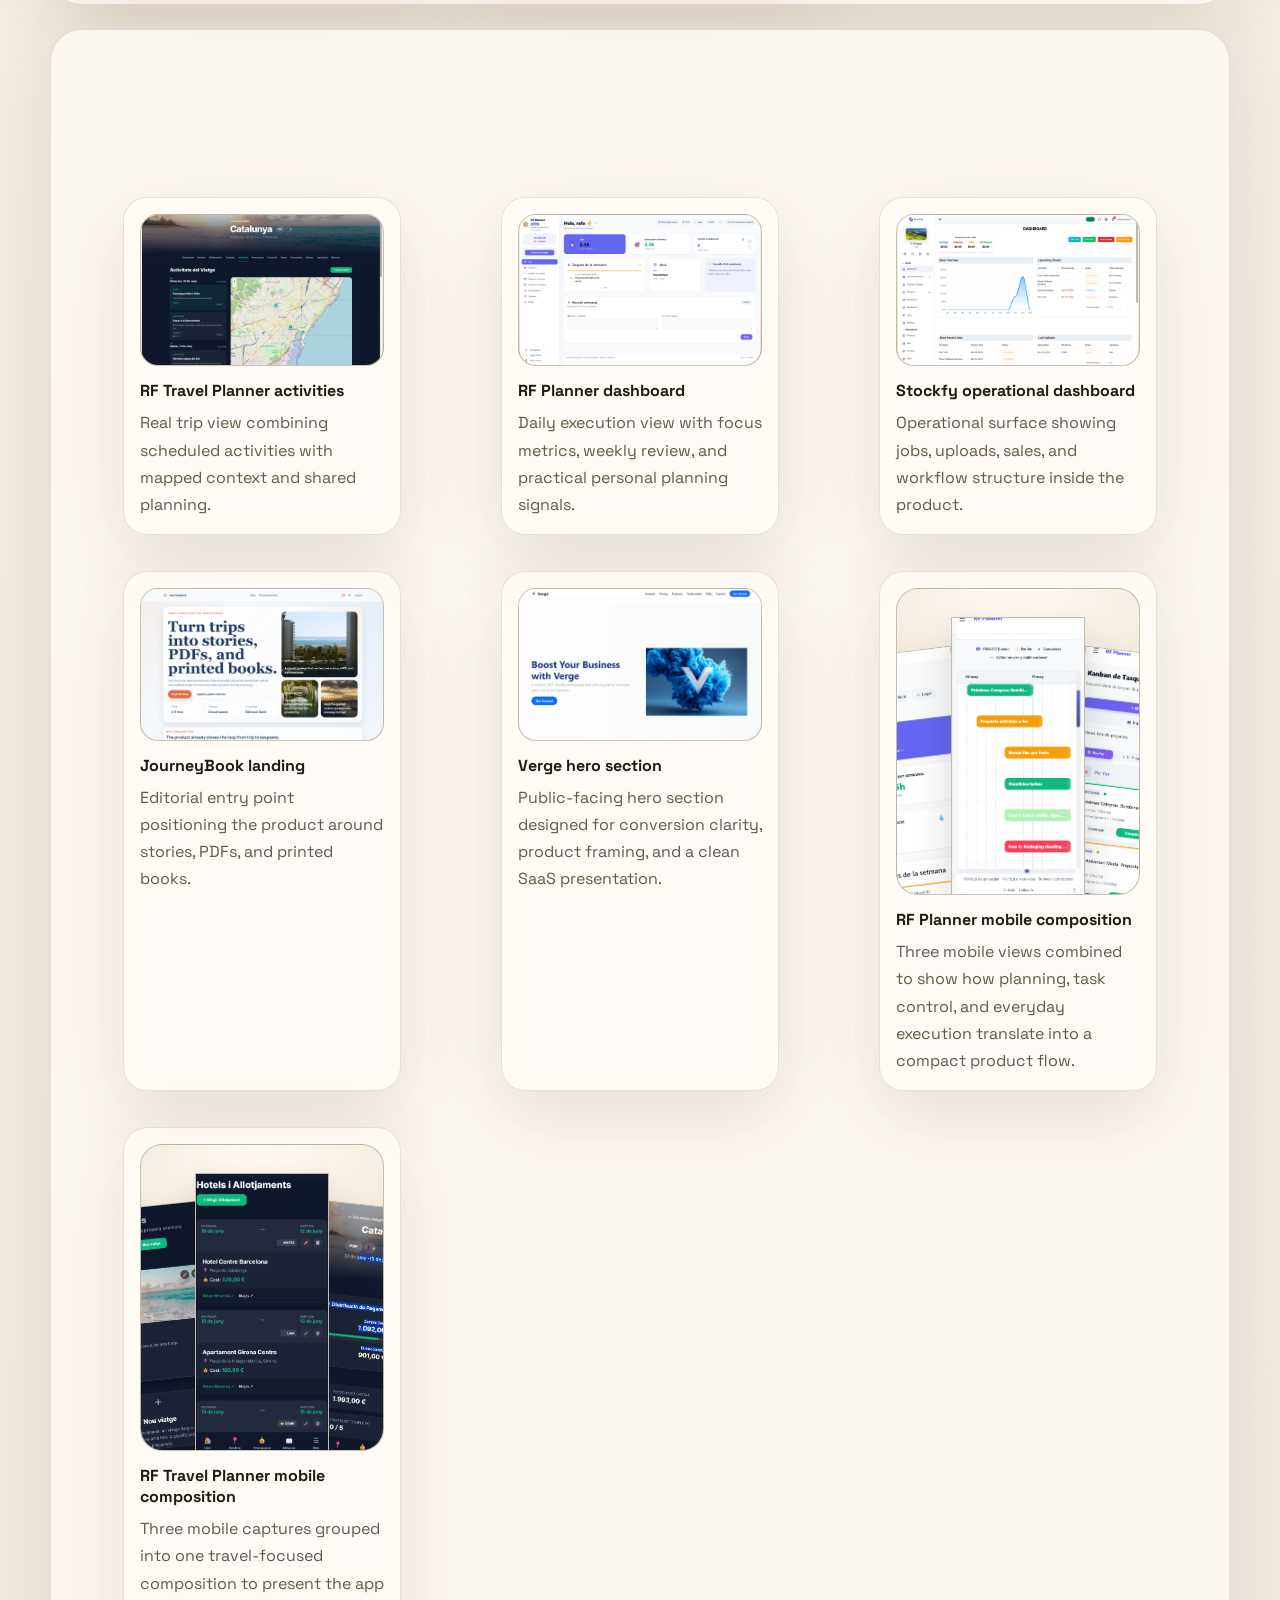
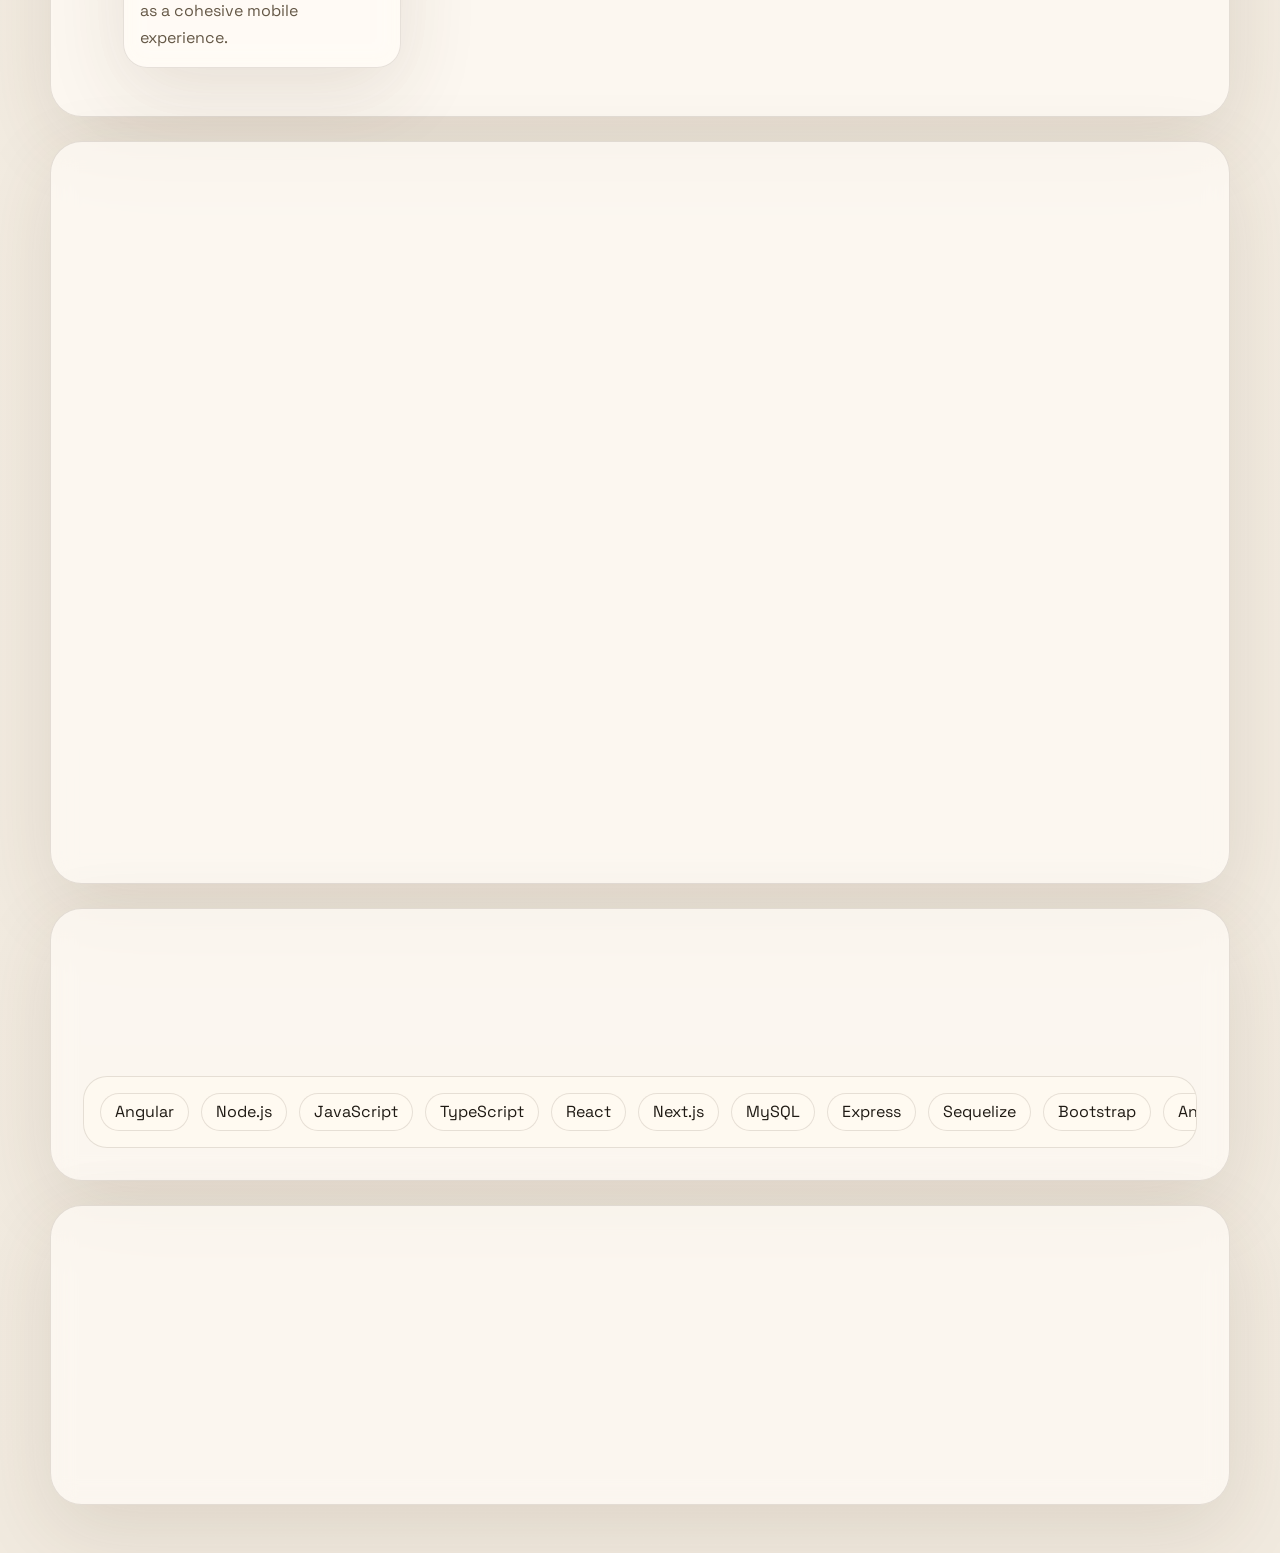
==== commit 0fe1f0a6: "Clean SEO metadata warnings" ====
--- a/index.html
+++ b/index.html
@@ -11,7 +11,6 @@
     >
     <meta name="robots" content="index, follow, max-image-preview:large, max-snippet:-1, max-video-preview:-1">
     <meta name="googlebot" content="index, follow, max-image-preview:large, max-snippet:-1, max-video-preview:-1">
-    <meta name="theme-color" content="#f5efe4">
     <link rel="canonical" href="https://raferto1973.github.io/">
     <meta property="og:type" content="website">
     <meta property="og:site_name" content="Rafa Fernandez Portfolio">
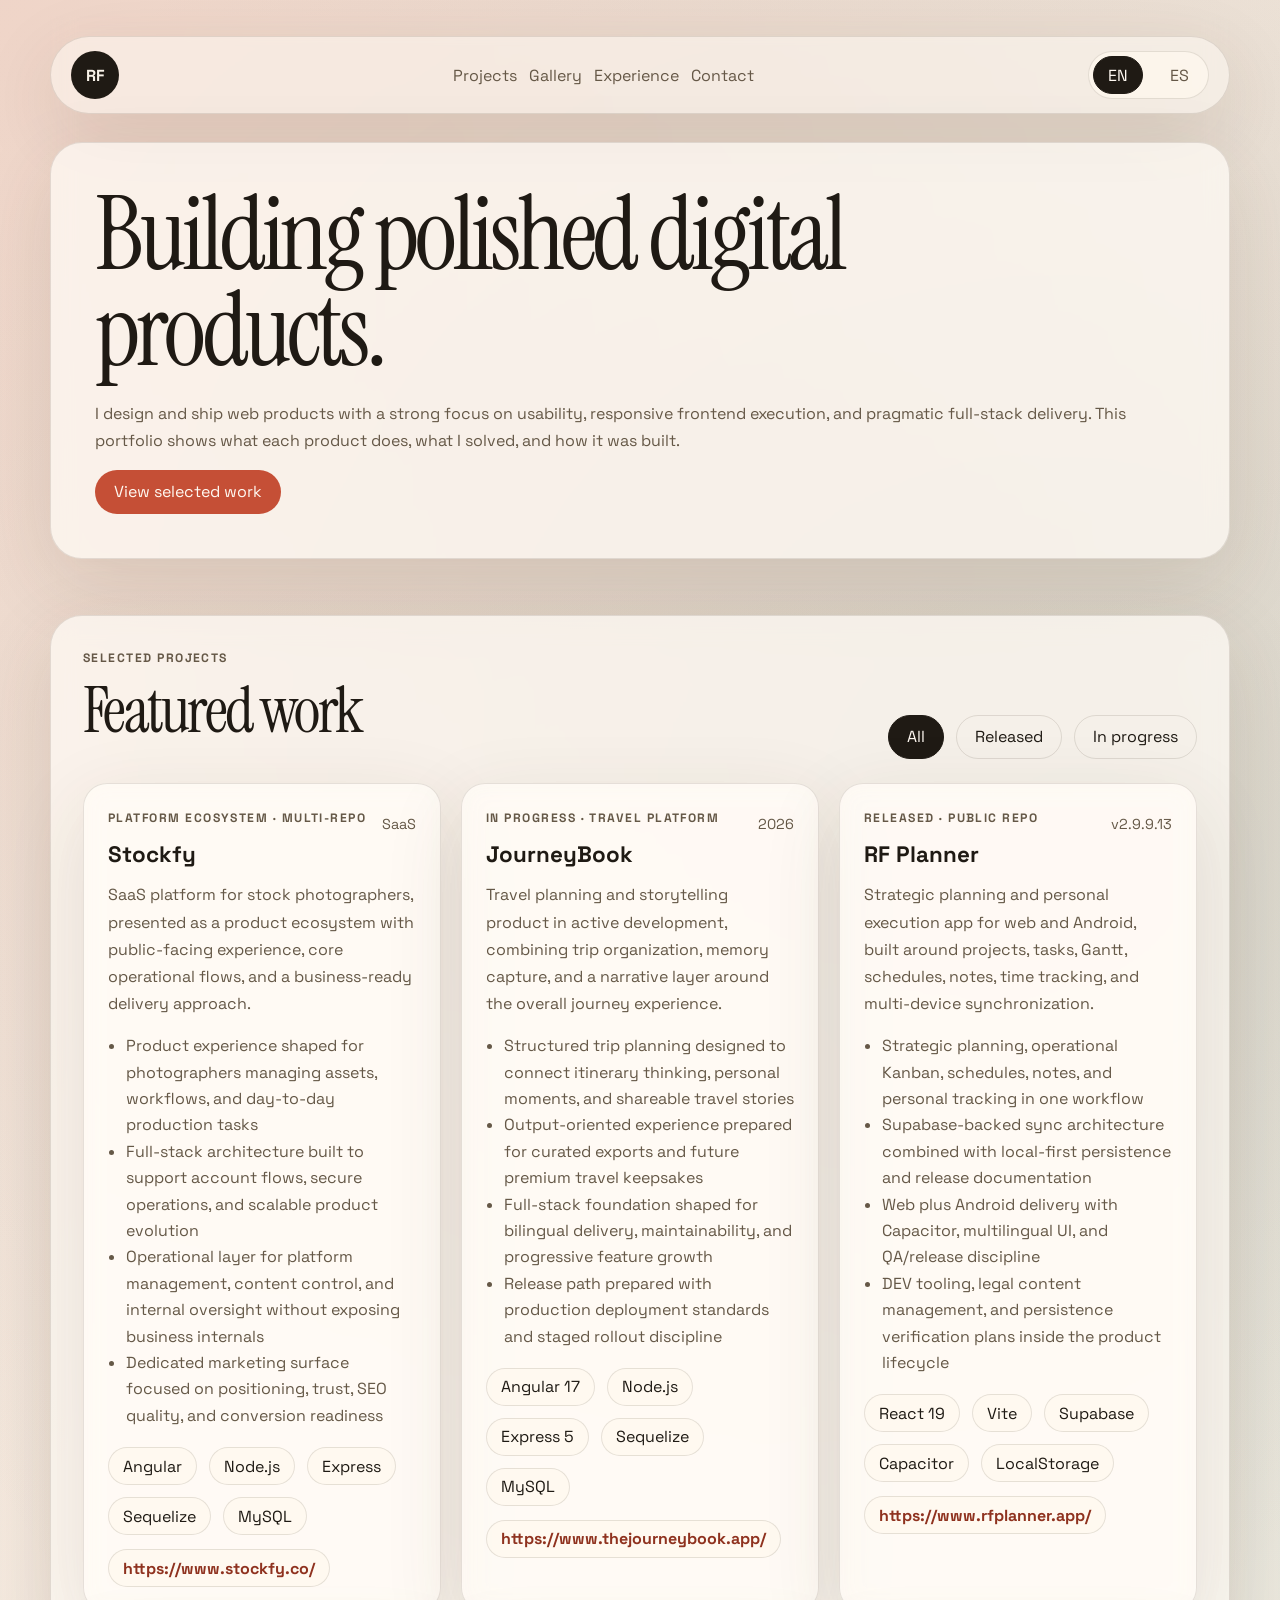
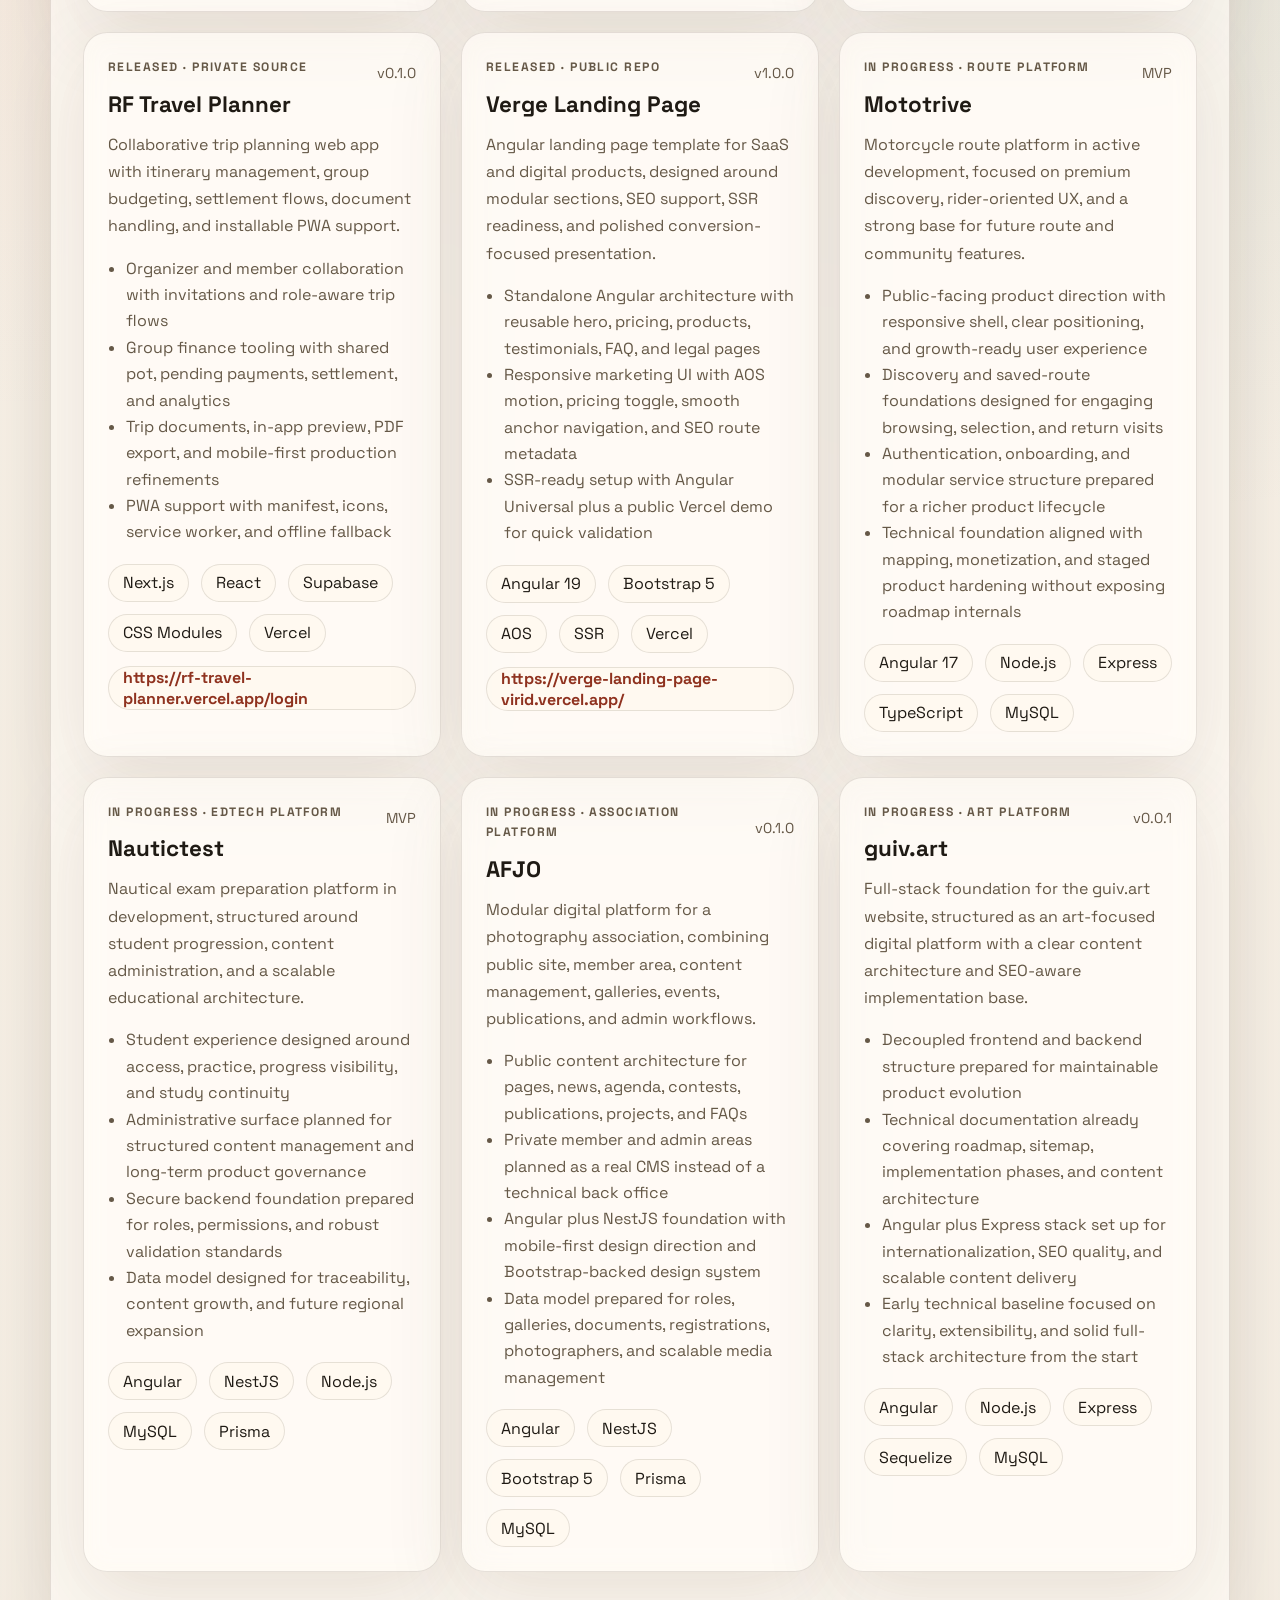
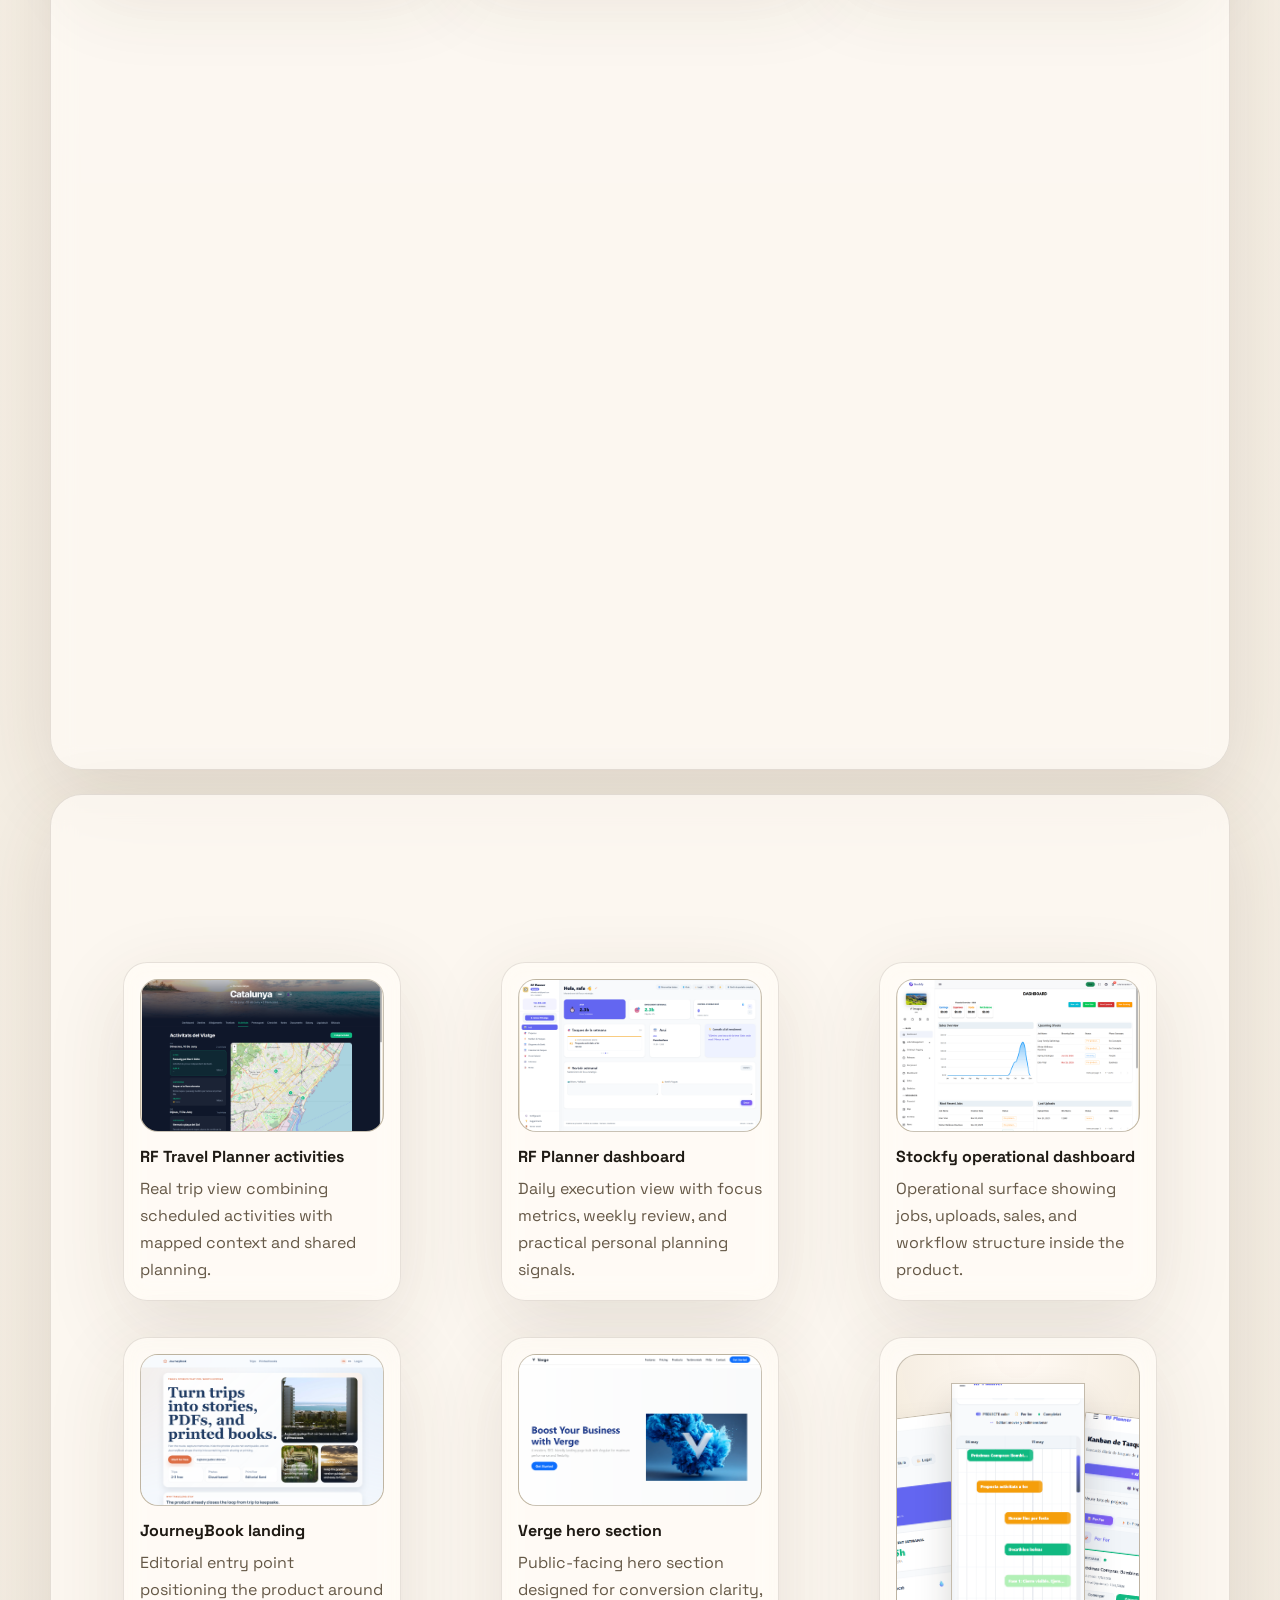
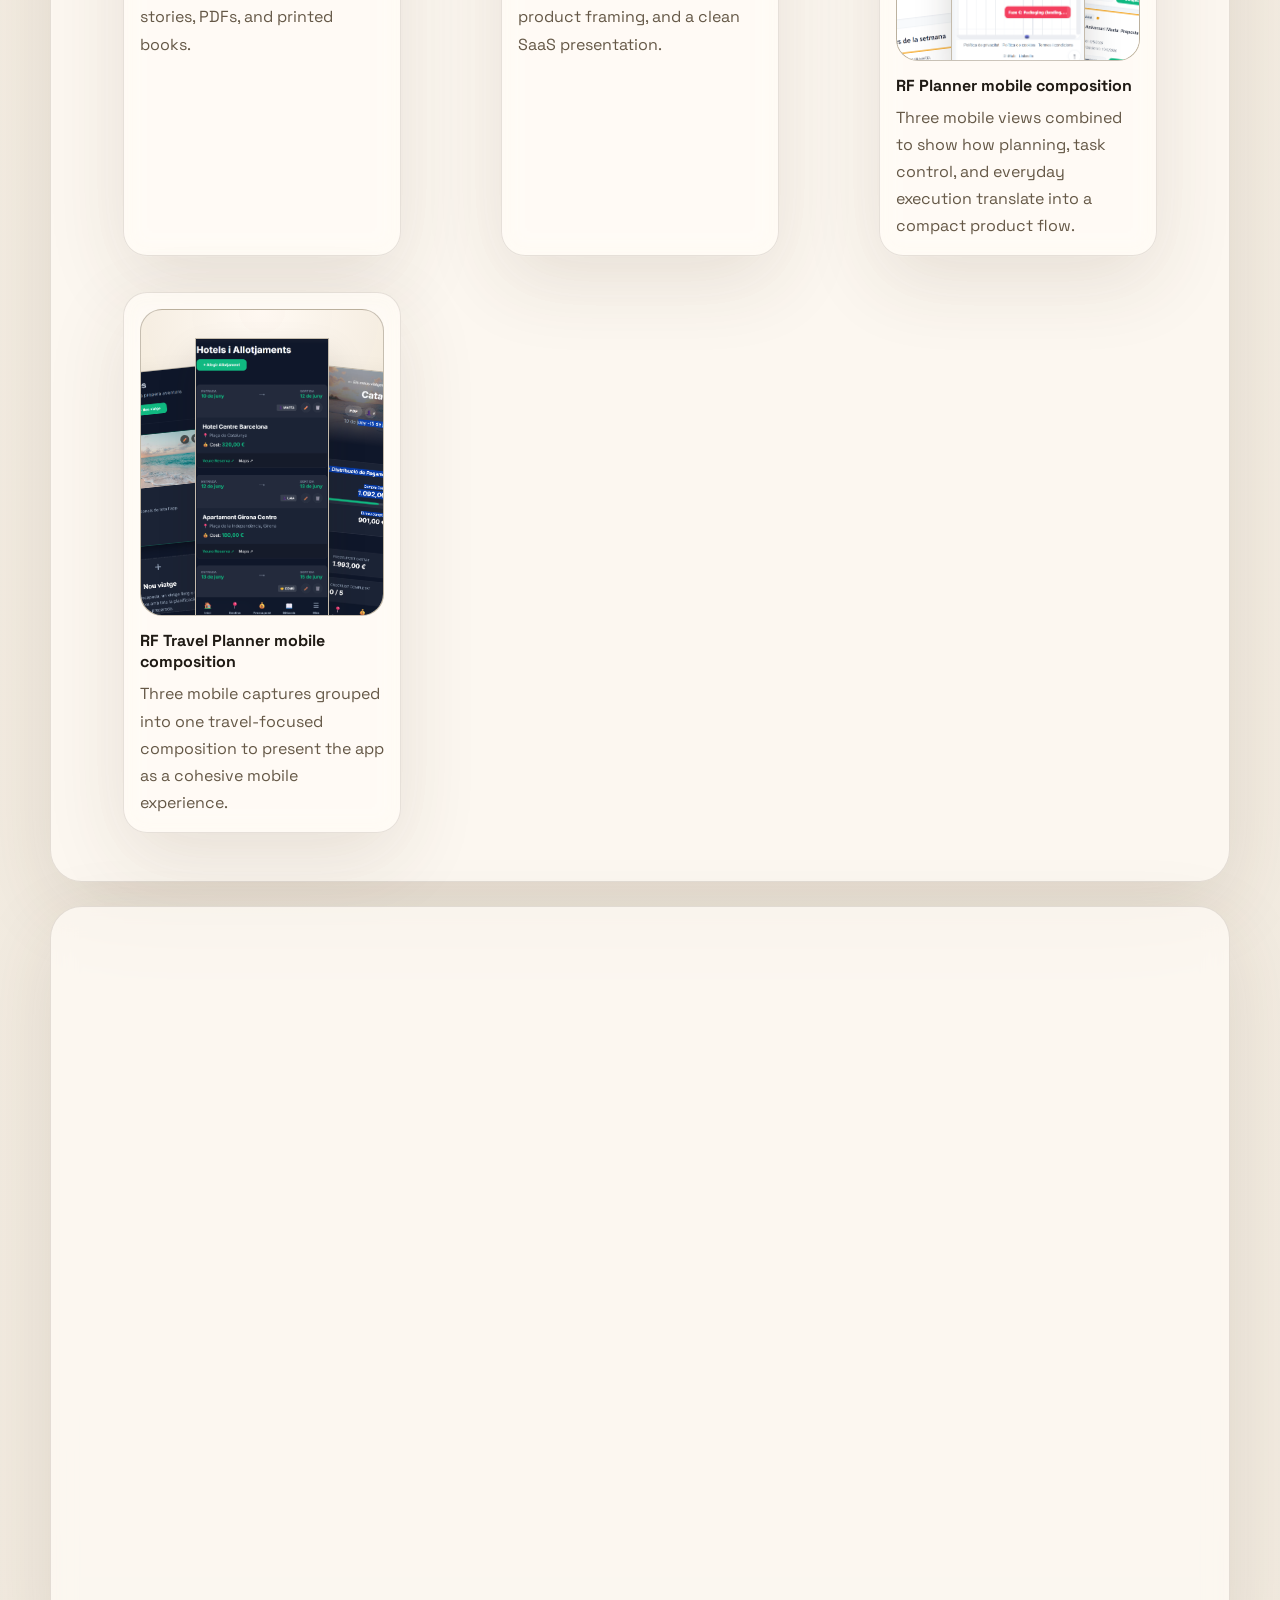
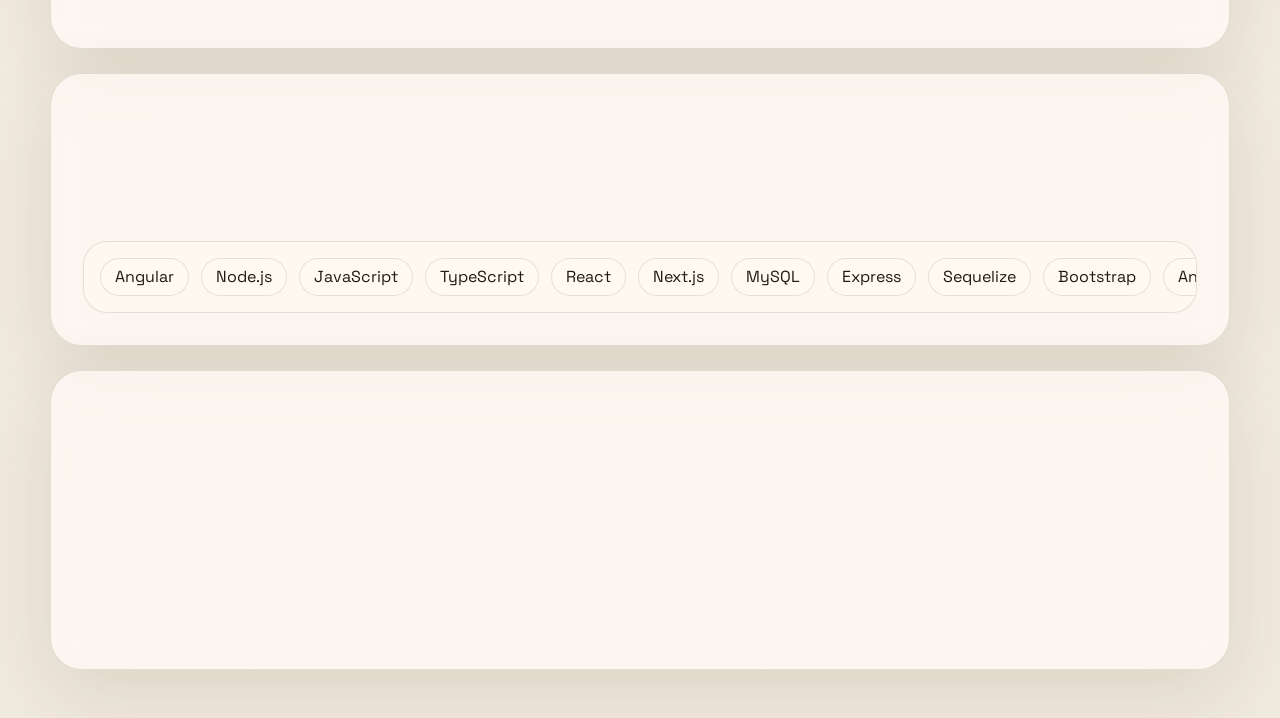
==== commit b757ac96: "Add guiv.art and NIUA projects" ====
--- a/index.html
+++ b/index.html
@@ -338,6 +338,54 @@
                             <span>MySQL</span>
                         </div>
                     </article>
+
+                    <article class="project-card reveal reveal-delay-2" data-status="in-progress">
+                        <div class="project-topline">
+                            <p class="project-tag" data-i18n="projectNineTag">In progress · Art platform</p>
+                            <span class="project-version">v0.0.1</span>
+                        </div>
+                        <h3 data-i18n="projectNineTitle">guiv.art</h3>
+                        <p class="project-summary" data-i18n="projectNineSummary">
+                            Full-stack foundation for the guiv.art website, structured as an art-focused digital platform with a clear content architecture and SEO-aware implementation base.
+                        </p>
+                        <ul class="project-highlights">
+                            <li data-i18n="projectNineHighlightOne">Decoupled frontend and backend structure prepared for maintainable product evolution</li>
+                            <li data-i18n="projectNineHighlightTwo">Technical documentation already covering roadmap, sitemap, implementation phases, and content architecture</li>
+                            <li data-i18n="projectNineHighlightThree">Angular plus Express stack set up for internationalization, SEO quality, and scalable content delivery</li>
+                            <li data-i18n="projectNineHighlightFour">Early technical baseline focused on clarity, extensibility, and solid full-stack architecture from the start</li>
+                        </ul>
+                        <div class="stack-list">
+                            <span>Angular</span>
+                            <span>Node.js</span>
+                            <span>Express</span>
+                            <span>Sequelize</span>
+                            <span>MySQL</span>
+                        </div>
+                    </article>
+
+                    <article class="project-card reveal" data-status="in-progress">
+                        <div class="project-topline">
+                            <p class="project-tag" data-i18n="projectTenTag">In progress · Ecommerce platform</p>
+                            <span class="project-version">v0.0.1</span>
+                        </div>
+                        <h3 data-i18n="projectTenTitle">NIUA</h3>
+                        <p class="project-summary" data-i18n="projectTenSummary">
+                            Local handmade ecommerce project in active development, oriented to mobile-first shopping, bilingual presentation, and a practical operational base for online sales.
+                        </p>
+                        <ul class="project-highlights">
+                            <li data-i18n="projectTenHighlightOne">Storefront direction designed around mobile-first browsing and a clean handmade product presentation</li>
+                            <li data-i18n="projectTenHighlightTwo">Multilingual frontend foundation prepared with Angular standalone architecture and translation support</li>
+                            <li data-i18n="projectTenHighlightThree">Backend baseline aligned with catalog, checkout, and order-related flows for a local online store</li>
+                            <li data-i18n="projectTenHighlightFour">Planned integrations for images, payments, and transactional email prepared from the initial product setup</li>
+                        </ul>
+                        <div class="stack-list">
+                            <span>Angular</span>
+                            <span>TypeScript</span>
+                            <span>Express</span>
+                            <span>MySQL</span>
+                            <span>SCSS</span>
+                        </div>
+                    </article>
                 </div>
             </section>
 
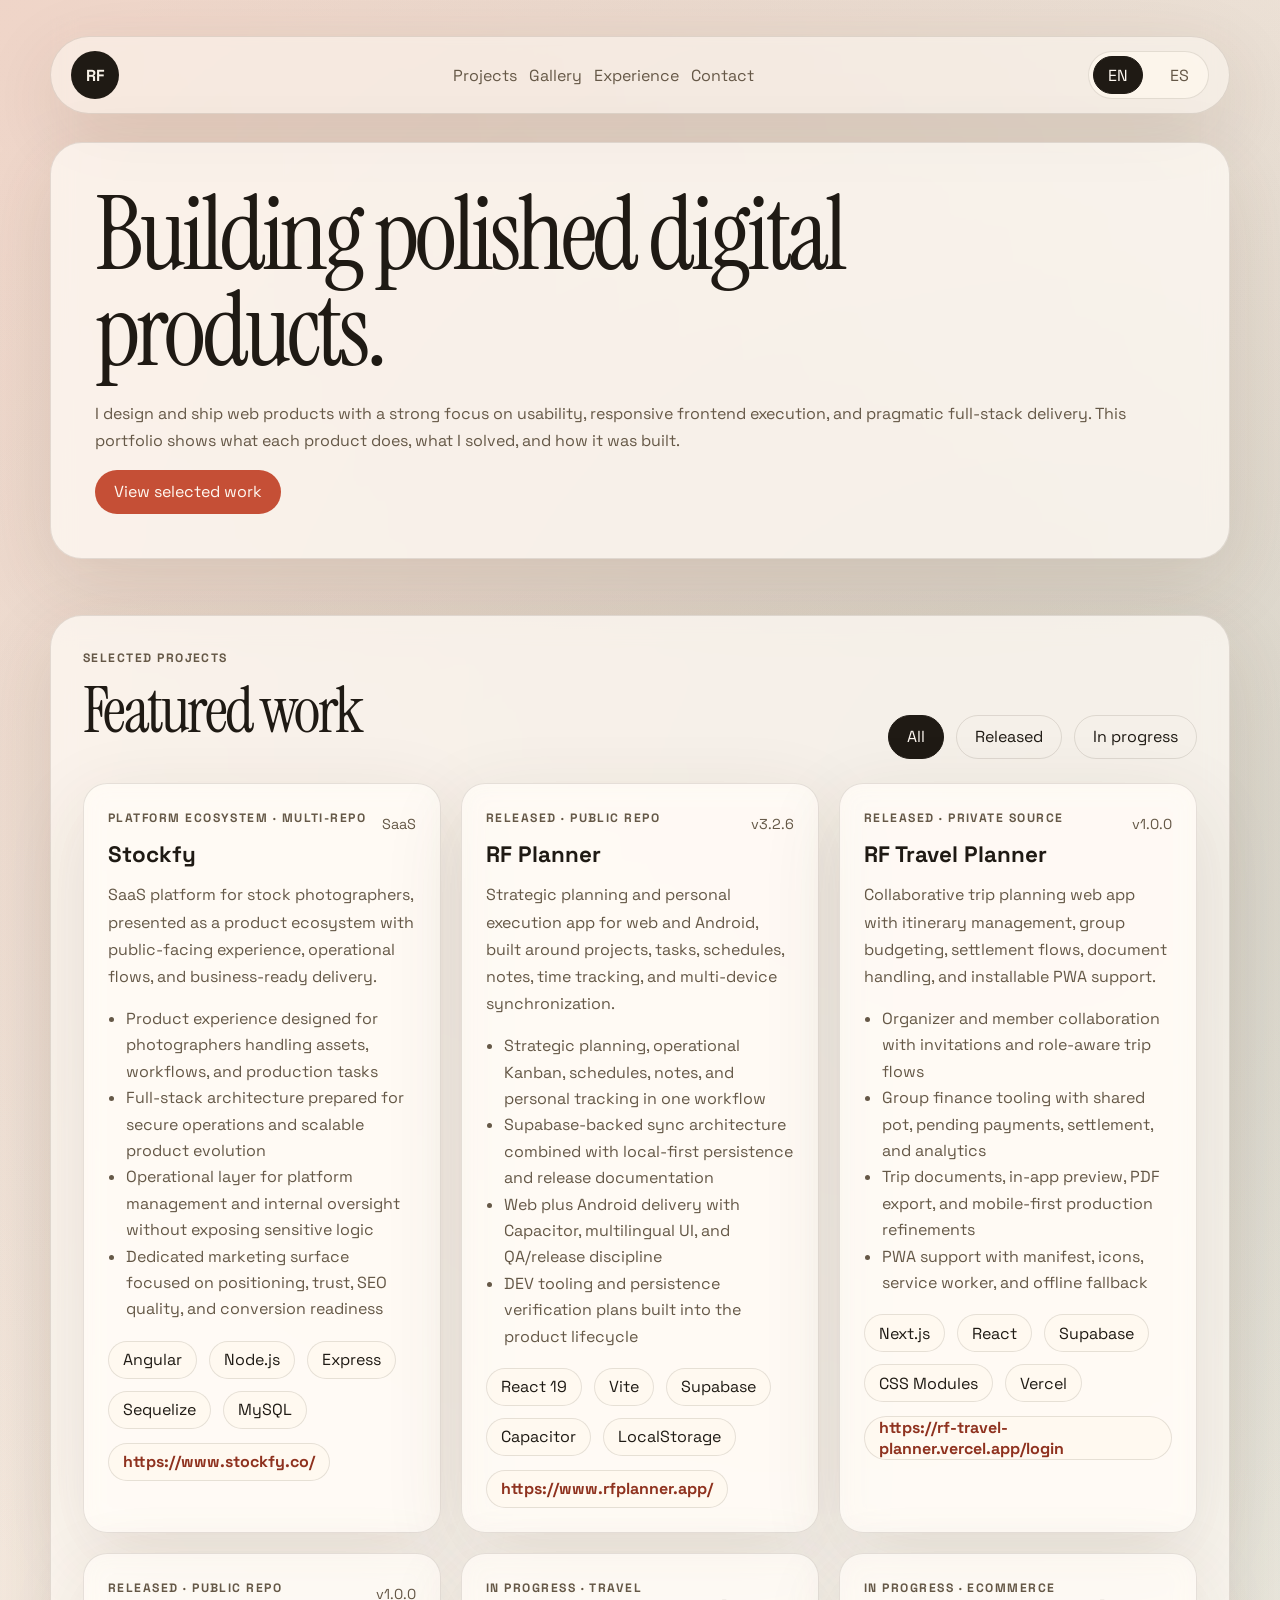
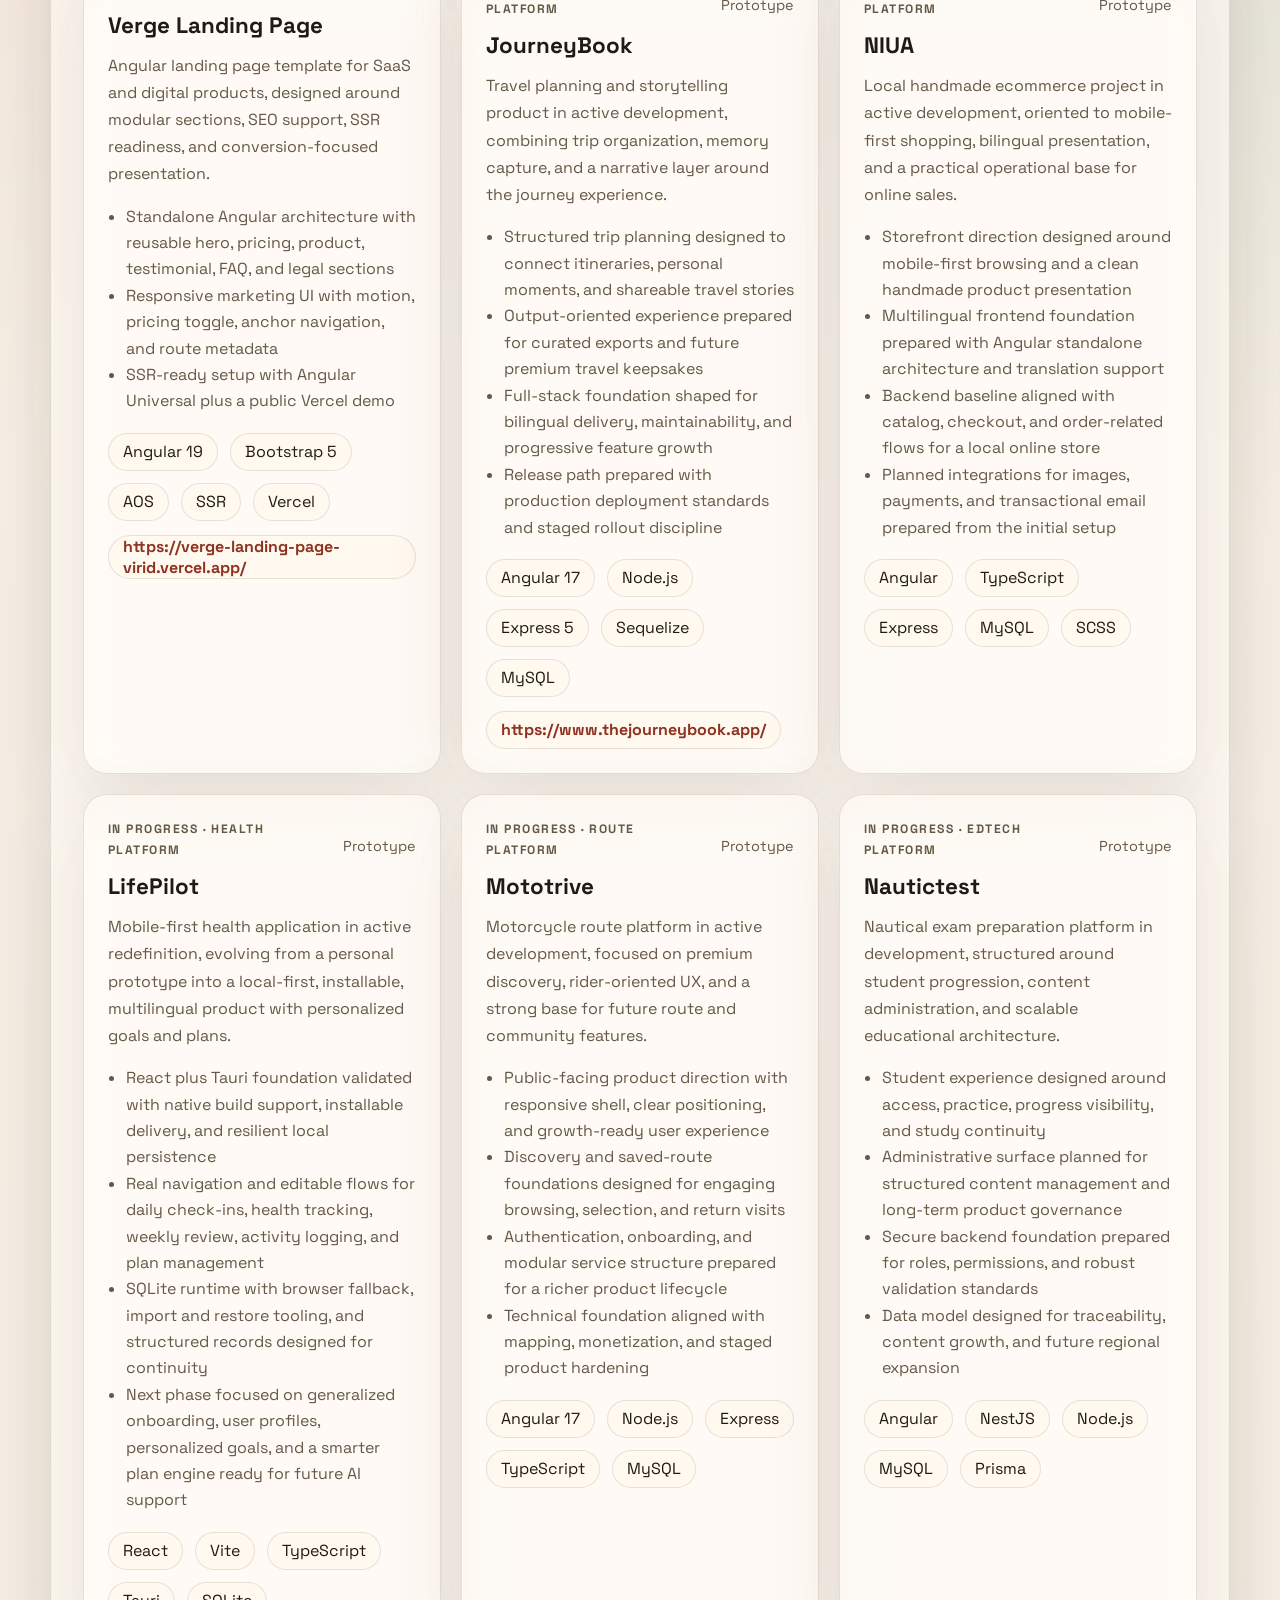
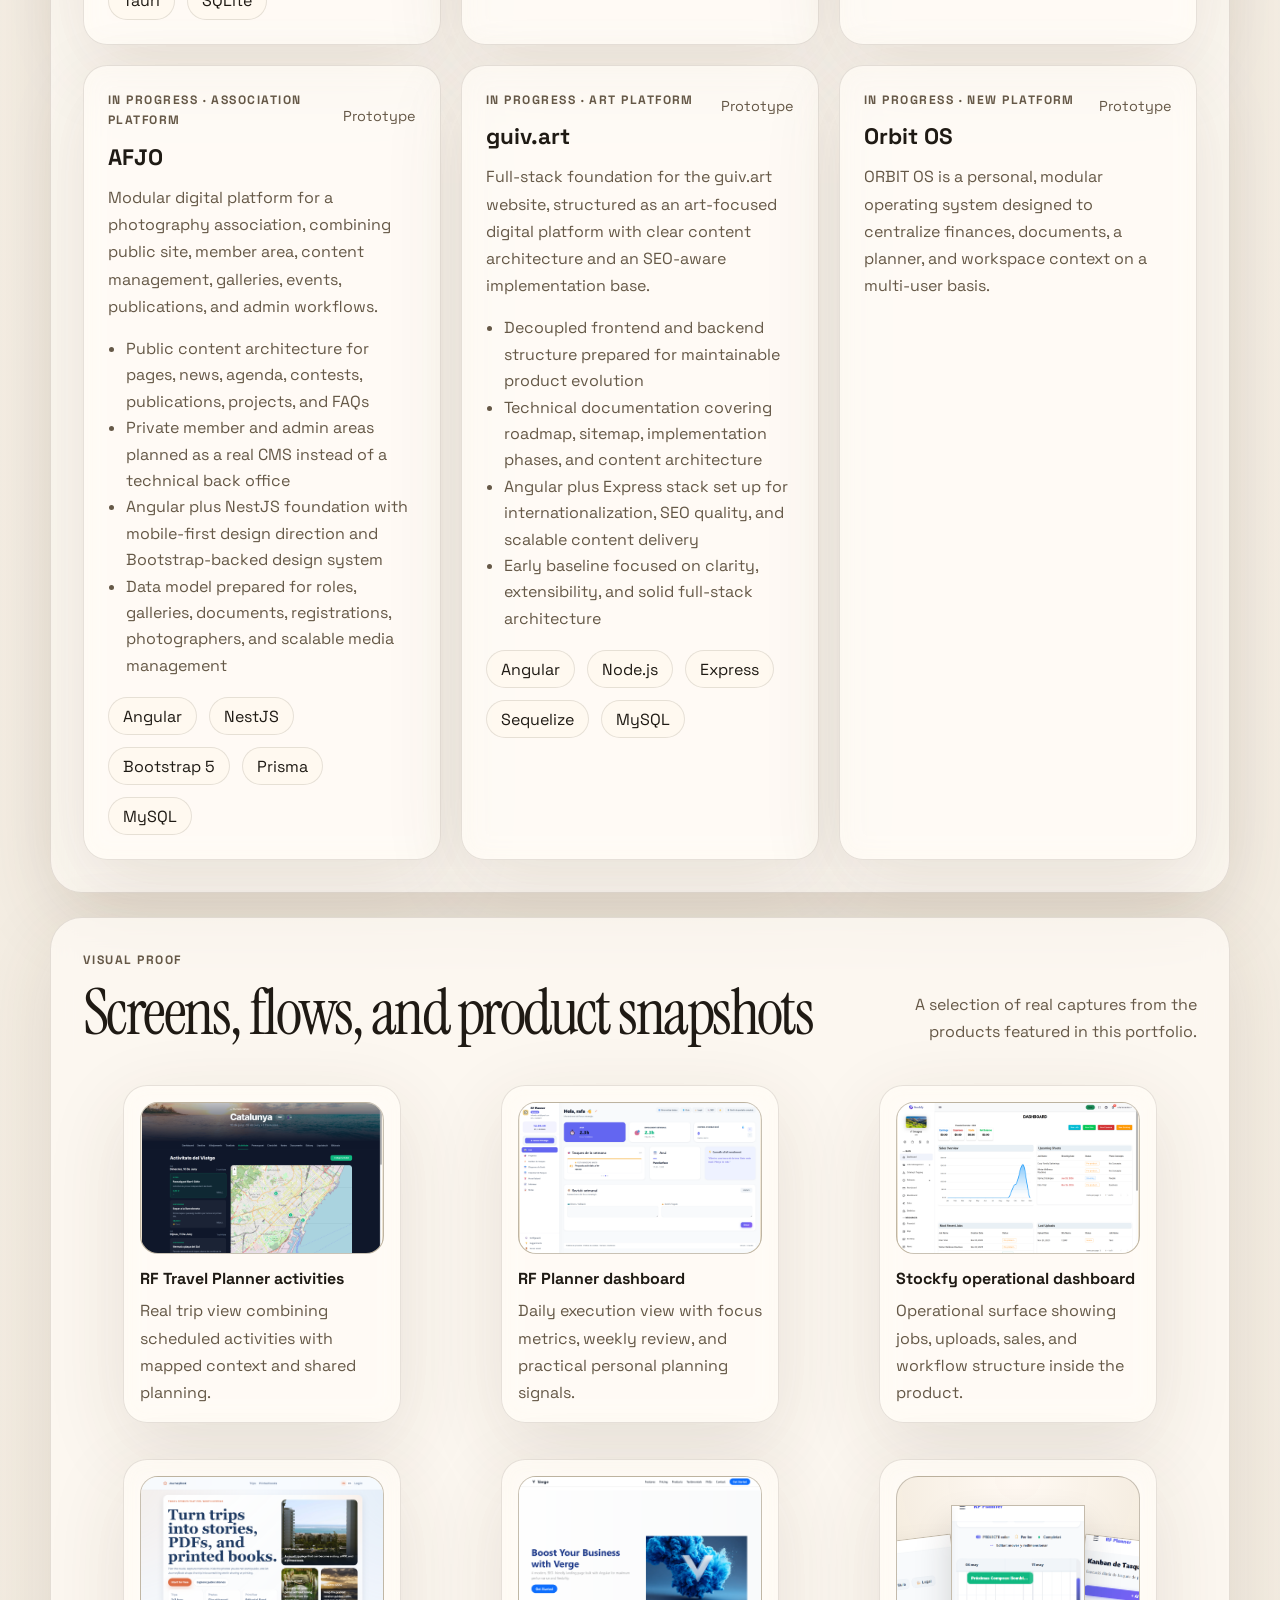
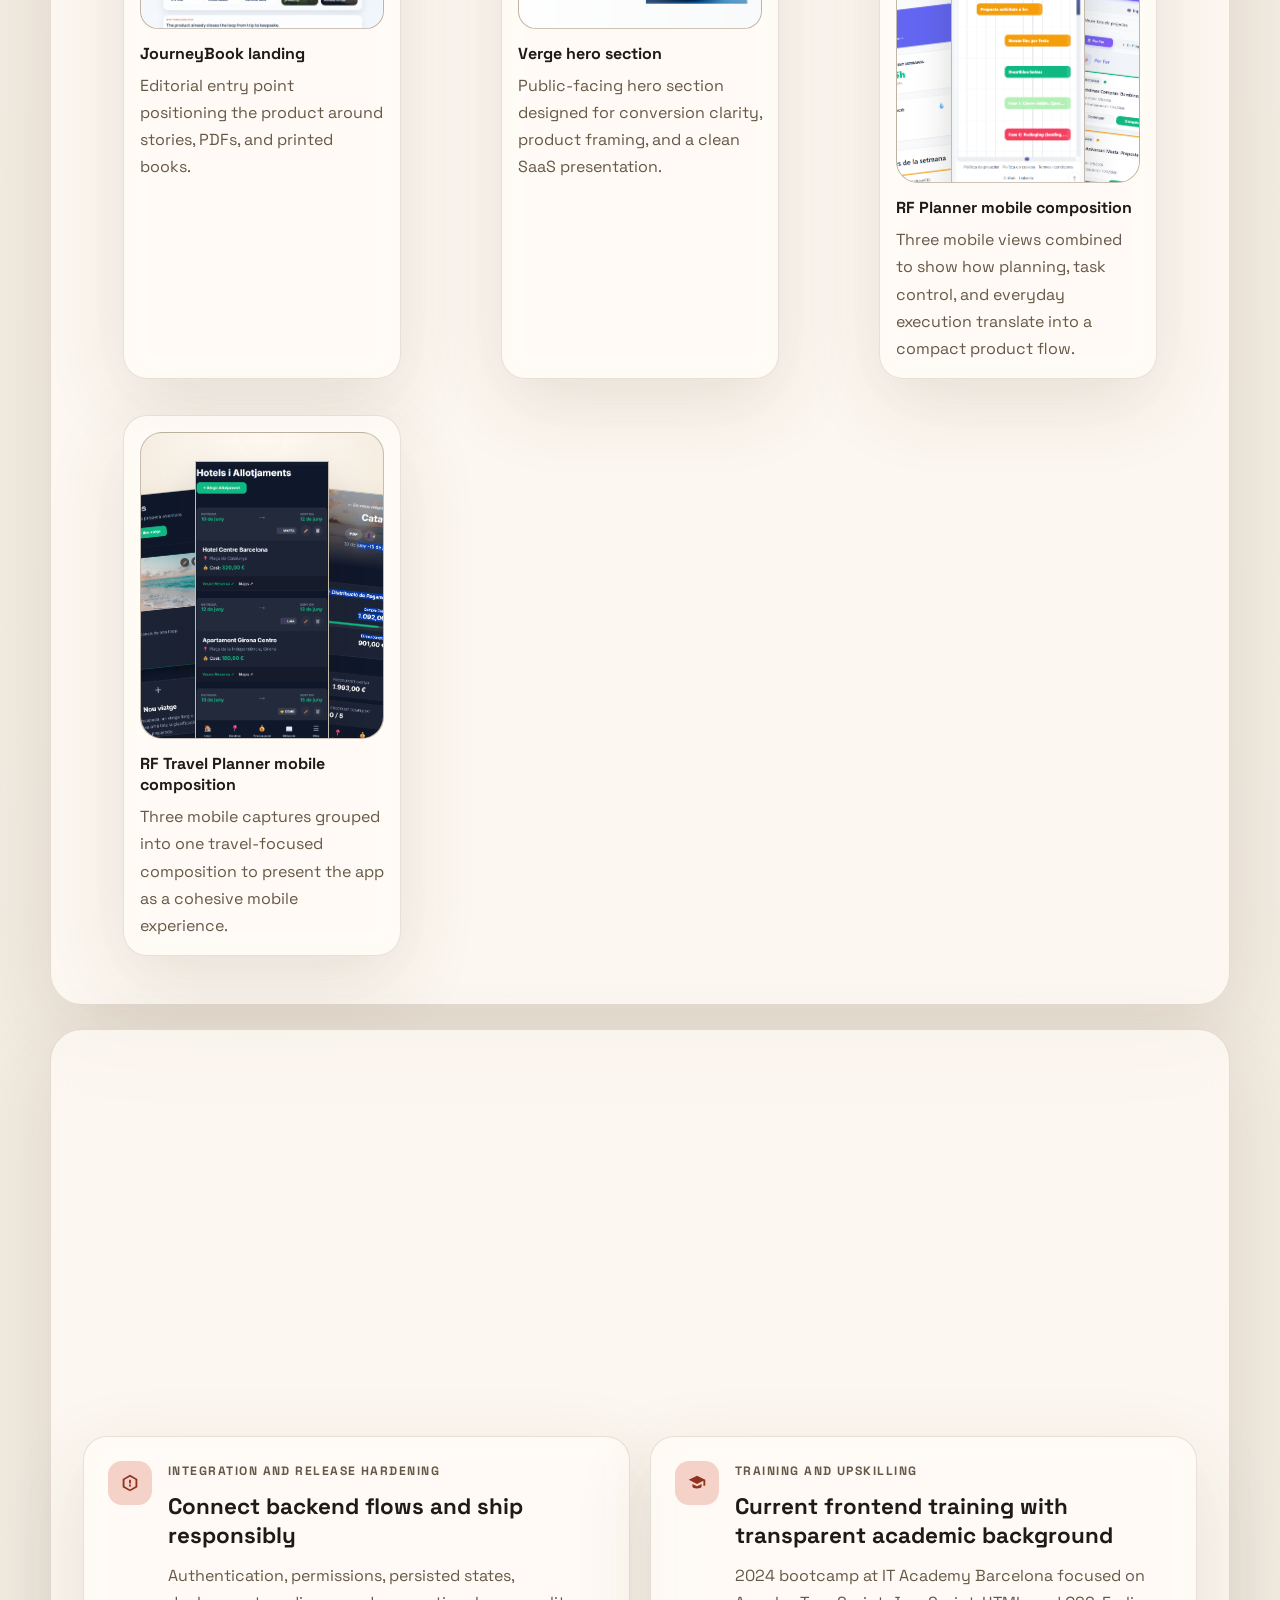
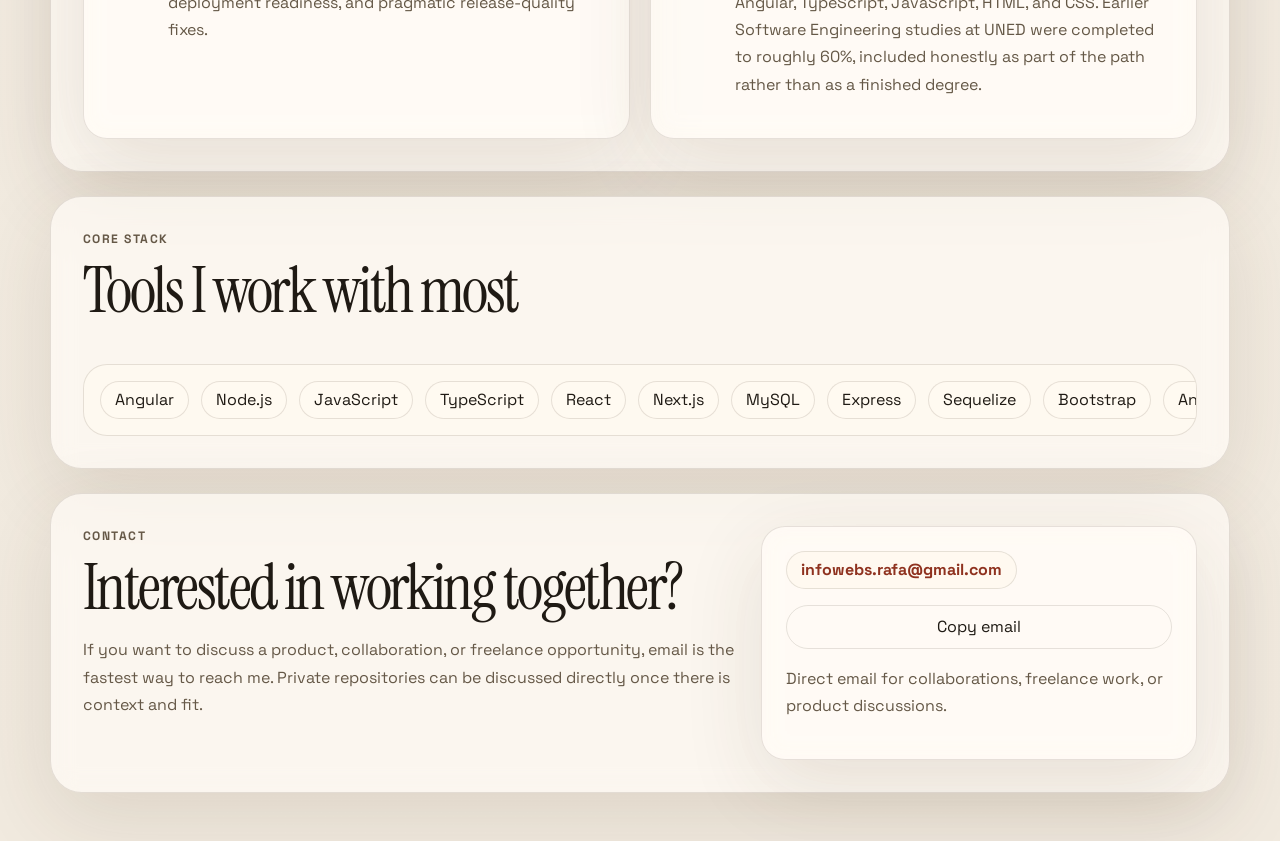
==== commit 8d10439b: "Add data-driven portfolio editor" ====
--- a/index.html
+++ b/index.html
@@ -124,269 +124,7 @@
                     </div>
                 </div>
 
-                <div class="project-grid">
-                    <article class="project-card reveal" data-status="released">
-                        <div class="project-topline">
-                            <p class="project-tag" data-i18n="projectFourTag">Platform ecosystem · Multi-repo</p>
-                            <span class="project-version">SaaS</span>
-                        </div>
-                        <h3 data-i18n="projectFourTitle">Stockfy</h3>
-                        <p class="project-summary" data-i18n="projectFourSummary">
-                            End-to-end SaaS platform for stock photographers: marketing landing, production app, backend APIs,
-                            subscriptions, analytics, releases, admin tooling, and workflow support.
-                        </p>
-                        <ul class="project-highlights">
-                            <li data-i18n="projectFourHighlightOne">Frontend app for shootings, models, releases, uploads, dashboards, storyboards, portfolio, and pricing flows</li>
-                            <li data-i18n="projectFourHighlightTwo">Backend with Express, Sequelize, MySQL, JWT auth, Stripe, cron jobs, legal seeding, and AI-assisted guidance</li>
-                            <li data-i18n="projectFourHighlightThree">Dedicated admin panel for plans, users, alerts, legal content, libraries, revenue, and operational oversight</li>
-                            <li data-i18n="projectFourHighlightFour">Separate conversion landing focused on stock photographers, trust, SEO, accessibility, and performance improvements</li>
-                        </ul>
-                        <div class="stack-list">
-                            <span>Angular</span>
-                            <span>Node.js</span>
-                            <span>Express</span>
-                            <span>Sequelize</span>
-                            <span>MySQL</span>
-                        </div>
-                        <div class="project-links">
-                            <a href="https://www.stockfy.co/" target="_blank" rel="noreferrer noopener">https://www.stockfy.co/</a>
-                        </div>
-                    </article>
-
-                    <article class="project-card reveal reveal-delay-1" data-status="in-progress">
-                        <div class="project-topline">
-                            <p class="project-tag" data-i18n="projectFiveTag">In progress · Travel platform</p>
-                            <span class="project-version">2026</span>
-                        </div>
-                        <h3 data-i18n="projectFiveTitle">JourneyBook</h3>
-                        <p class="project-summary" data-i18n="projectFiveSummary">
-                            Full-stack travel planning and storytelling app that turns trips into public stories, free travel PDFs,
-                            and a guided album-builder flow for printed books.
-                        </p>
-                        <ul class="project-highlights">
-                            <li data-i18n="projectFiveHighlightOne">Trip planning, trip days, memories, maps, and public story sharing in one product loop</li>
-                            <li data-i18n="projectFiveHighlightTwo">Free Travel PDF export plus a guided Album Builder oriented to real print fulfillment</li>
-                            <li data-i18n="projectFiveHighlightThree">Angular frontend with bilingual EN/ES foundations and Node.js/Express backend on MySQL</li>
-                            <li data-i18n="projectFiveHighlightFour">Production deployment on Vercel, Render, Aiven, and Cloudinary with documented go-live checks</li>
-                        </ul>
-                        <div class="stack-list">
-                            <span>Angular 17</span>
-                            <span>Node.js</span>
-                            <span>Express 5</span>
-                            <span>Sequelize</span>
-                            <span>MySQL</span>
-                        </div>
-                        <div class="project-links">
-                            <a href="https://www.thejourneybook.app/" target="_blank" rel="noreferrer noopener">https://www.thejourneybook.app/</a>
-                        </div>
-                    </article>
-
-                    <article class="project-card reveal reveal-delay-2" data-status="released">
-                        <div class="project-topline">
-                            <p class="project-tag" data-i18n="projectTwoTag">Released · Public repo</p>
-                            <span class="project-version">v2.9.9.13</span>
-                        </div>
-                        <h3 data-i18n="projectTwoTitle">RF Planner</h3>
-                        <p class="project-summary" data-i18n="projectTwoSummary">
-                            Strategic planning and personal execution app for web and Android, built around projects, tasks,
-                            Gantt, schedules, notes, time tracking, and multi-device synchronization.
-                        </p>
-                        <ul class="project-highlights">
-                            <li data-i18n="projectTwoHighlightOne">Strategic planning, operational Kanban, schedules, notes, and personal tracking in one workflow</li>
-                            <li data-i18n="projectTwoHighlightTwo">Supabase-backed sync architecture combined with local-first persistence and release documentation</li>
-                            <li data-i18n="projectTwoHighlightThree">Web plus Android delivery with Capacitor, multilingual UI, and QA/release discipline</li>
-                            <li data-i18n="projectTwoHighlightFour">DEV tooling, legal content management, and persistence verification plans inside the product lifecycle</li>
-                        </ul>
-                        <div class="stack-list">
-                            <span>React 19</span>
-                            <span>Vite</span>
-                            <span>Supabase</span>
-                            <span>Capacitor</span>
-                            <span>LocalStorage</span>
-                        </div>
-                        <div class="project-links">
-                            <a href="https://www.rfplanner.app/" target="_blank" rel="noreferrer noopener">https://www.rfplanner.app/</a>
-                        </div>
-                    </article>
-
-                    <article class="project-card reveal" data-status="released">
-                        <div class="project-topline">
-                            <p class="project-tag" data-i18n="projectOneTag">Released · Private source</p>
-                            <span class="project-version">v0.1.0</span>
-                        </div>
-                        <h3>RF Travel Planner</h3>
-                        <p class="project-summary" data-i18n="projectOneSummary">
-                            Collaborative trip planning web app with itinerary management, group budgeting, settlement flows,
-                            document handling, and installable PWA support.
-                        </p>
-                        <ul class="project-highlights">
-                            <li data-i18n="projectOneHighlightOne">Organizer and member collaboration with invitations and role-aware trip flows</li>
-                            <li data-i18n="projectOneHighlightTwo">Group finance tooling with shared pot, pending payments, settlement, and analytics</li>
-                            <li data-i18n="projectOneHighlightThree">Trip documents, in-app preview, PDF export, and mobile-first production refinements</li>
-                            <li data-i18n="projectOneHighlightFour">PWA support with manifest, icons, service worker, and offline fallback</li>
-                        </ul>
-                        <div class="stack-list">
-                            <span>Next.js</span>
-                            <span>React</span>
-                            <span>Supabase</span>
-                            <span>CSS Modules</span>
-                            <span>Vercel</span>
-                        </div>
-                        <div class="project-links">
-                            <a href="https://rf-travel-planner.vercel.app/login" target="_blank" rel="noreferrer noopener">https://rf-travel-planner.vercel.app/login</a>
-                        </div>
-                    </article>
-
-                    <article class="project-card reveal reveal-delay-1" data-status="released">
-                        <div class="project-topline">
-                            <p class="project-tag" data-i18n="projectThreeTag">Released · Public repo</p>
-                            <span class="project-version">v1.0.0</span>
-                        </div>
-                        <h3 data-i18n="projectThreeTitle">Verge Landing Page</h3>
-                        <p class="project-summary" data-i18n="projectThreeSummary">
-                            Angular landing page template for SaaS and digital products, designed around modular sections,
-                            SEO support, SSR readiness, and polished conversion-focused presentation.
-                        </p>
-                        <ul class="project-highlights">
-                            <li data-i18n="projectThreeHighlightOne">Standalone Angular architecture with reusable hero, pricing, products, testimonials, FAQ, and legal pages</li>
-                            <li data-i18n="projectThreeHighlightTwo">Responsive marketing UI with AOS motion, pricing toggle, smooth anchor navigation, and SEO route metadata</li>
-                            <li data-i18n="projectThreeHighlightThree">SSR-ready setup with Angular Universal plus a public Vercel demo for quick validation</li>
-                        </ul>
-                        <div class="stack-list">
-                            <span>Angular 19</span>
-                            <span>Bootstrap 5</span>
-                            <span>AOS</span>
-                            <span>SSR</span>
-                            <span>Vercel</span>
-                        </div>
-                        <div class="project-links">
-                            <a href="https://verge-landing-page-virid.vercel.app/" target="_blank" rel="noreferrer noopener">https://verge-landing-page-virid.vercel.app/</a>
-                        </div>
-                    </article>
-
-                    <article class="project-card reveal reveal-delay-2" data-status="in-progress">
-                        <div class="project-topline">
-                            <p class="project-tag" data-i18n="projectSixTag">In progress · Route platform</p>
-                            <span class="project-version">MVP</span>
-                        </div>
-                        <h3 data-i18n="projectSixTitle">Mototrive</h3>
-                        <p class="project-summary" data-i18n="projectSixSummary">
-                            Premium route discovery and route creation platform for motorcyclists, designed around public discovery,
-                            saved routes, social actions, onboarding, and future monetization layers.
-                        </p>
-                        <ul class="project-highlights">
-                            <li data-i18n="projectSixHighlightOne">Public landing, pricing flow, responsive app shell, and English-first UI prepared for growth</li>
-                            <li data-i18n="projectSixHighlightTwo">Route discovery with filters, saved routes, likes, comments, and detailed route experiences</li>
-                            <li data-i18n="projectSixHighlightThree">JWT auth, Google sign-in, onboarding, profile bootstrap, and modular backend by domain</li>
-                            <li data-i18n="projectSixHighlightFour">MapLibre roadmap, GPX pipeline preparation, freemium model, and production-oriented deployment setup</li>
-                        </ul>
-                        <div class="stack-list">
-                            <span>Angular 17</span>
-                            <span>Node.js</span>
-                            <span>Express</span>
-                            <span>TypeScript</span>
-                            <span>MySQL</span>
-                        </div>
-                    </article>
-
-                    <article class="project-card reveal" data-status="in-progress">
-                        <div class="project-topline">
-                            <p class="project-tag" data-i18n="projectSevenTag">In progress · EdTech platform</p>
-                            <span class="project-version">MVP</span>
-                        </div>
-                        <h3 data-i18n="projectSevenTitle">Nautictest</h3>
-                        <p class="project-summary" data-i18n="projectSevenSummary">
-                            Exam preparation platform for nautical licenses with student and admin areas, automatic correction,
-                            theory modules, and future multi-country and multi-language support.
-                        </p>
-                        <ul class="project-highlights">
-                            <li data-i18n="projectSevenHighlightOne">Student flows for registration, login, mock exams, results, progress, and theory access</li>
-                            <li data-i18n="projectSevenHighlightTwo">Admin architecture for questions, exams, theory, exam calls, users, and content governance</li>
-                            <li data-i18n="projectSevenHighlightThree">NestJS-ready backend model with JWT, refresh tokens, roles, permissions, and strict validation</li>
-                            <li data-i18n="projectSevenHighlightFour">Database design prepared for question bank snapshots, exam history, licenses, countries, and languages</li>
-                        </ul>
-                        <div class="stack-list">
-                            <span>Angular</span>
-                            <span>NestJS</span>
-                            <span>Node.js</span>
-                            <span>MySQL</span>
-                            <span>Prisma</span>
-                        </div>
-                    </article>
-
-                    <article class="project-card reveal reveal-delay-1" data-status="in-progress">
-                        <div class="project-topline">
-                            <p class="project-tag" data-i18n="projectEightTag">In progress · Association platform</p>
-                            <span class="project-version">v0.1.0</span>
-                        </div>
-                        <h3 data-i18n="projectEightTitle">AFJO</h3>
-                        <p class="project-summary" data-i18n="projectEightSummary">
-                            Modular digital platform for a photography association, combining public site, member area,
-                            content management, galleries, events, publications, and admin workflows.
-                        </p>
-                        <ul class="project-highlights">
-                            <li data-i18n="projectEightHighlightOne">Public content architecture for pages, news, agenda, contests, publications, projects, and FAQs</li>
-                            <li data-i18n="projectEightHighlightTwo">Private member and admin areas planned as a real CMS instead of a technical back office</li>
-                            <li data-i18n="projectEightHighlightThree">Angular plus NestJS foundation with mobile-first design direction and Bootstrap-backed design system</li>
-                            <li data-i18n="projectEightHighlightFour">Data model prepared for roles, galleries, documents, registrations, photographers, and scalable media management</li>
-                        </ul>
-                        <div class="stack-list">
-                            <span>Angular</span>
-                            <span>NestJS</span>
-                            <span>Bootstrap 5</span>
-                            <span>Prisma</span>
-                            <span>MySQL</span>
-                        </div>
-                    </article>
-
-                    <article class="project-card reveal reveal-delay-2" data-status="in-progress">
-                        <div class="project-topline">
-                            <p class="project-tag" data-i18n="projectNineTag">In progress · Art platform</p>
-                            <span class="project-version">v0.0.1</span>
-                        </div>
-                        <h3 data-i18n="projectNineTitle">guiv.art</h3>
-                        <p class="project-summary" data-i18n="projectNineSummary">
-                            Full-stack foundation for the guiv.art website, structured as an art-focused digital platform with a clear content architecture and SEO-aware implementation base.
-                        </p>
-                        <ul class="project-highlights">
-                            <li data-i18n="projectNineHighlightOne">Decoupled frontend and backend structure prepared for maintainable product evolution</li>
-                            <li data-i18n="projectNineHighlightTwo">Technical documentation already covering roadmap, sitemap, implementation phases, and content architecture</li>
-                            <li data-i18n="projectNineHighlightThree">Angular plus Express stack set up for internationalization, SEO quality, and scalable content delivery</li>
-                            <li data-i18n="projectNineHighlightFour">Early technical baseline focused on clarity, extensibility, and solid full-stack architecture from the start</li>
-                        </ul>
-                        <div class="stack-list">
-                            <span>Angular</span>
-                            <span>Node.js</span>
-                            <span>Express</span>
-                            <span>Sequelize</span>
-                            <span>MySQL</span>
-                        </div>
-                    </article>
-
-                    <article class="project-card reveal" data-status="in-progress">
-                        <div class="project-topline">
-                            <p class="project-tag" data-i18n="projectTenTag">In progress · Ecommerce platform</p>
-                            <span class="project-version">v0.0.1</span>
-                        </div>
-                        <h3 data-i18n="projectTenTitle">NIUA</h3>
-                        <p class="project-summary" data-i18n="projectTenSummary">
-                            Local handmade ecommerce project in active development, oriented to mobile-first shopping, bilingual presentation, and a practical operational base for online sales.
-                        </p>
-                        <ul class="project-highlights">
-                            <li data-i18n="projectTenHighlightOne">Storefront direction designed around mobile-first browsing and a clean handmade product presentation</li>
-                            <li data-i18n="projectTenHighlightTwo">Multilingual frontend foundation prepared with Angular standalone architecture and translation support</li>
-                            <li data-i18n="projectTenHighlightThree">Backend baseline aligned with catalog, checkout, and order-related flows for a local online store</li>
-                            <li data-i18n="projectTenHighlightFour">Planned integrations for images, payments, and transactional email prepared from the initial product setup</li>
-                        </ul>
-                        <div class="stack-list">
-                            <span>Angular</span>
-                            <span>TypeScript</span>
-                            <span>Express</span>
-                            <span>MySQL</span>
-                            <span>SCSS</span>
-                        </div>
-                    </article>
-                </div>
+                <div class="project-grid" id="project-grid"></div>
             </section>
 
             <section class="section gallery-section" id="gallery">
@@ -397,65 +135,7 @@
                     </div>
                     <p class="section-aside" data-i18n="galleryAside">A selection of real captures from the products featured in this portfolio.</p>
                 </div>
-                <div class="gallery-grid">
-                    <figure class="gallery-card">
-                        <img src="assets/travel planner - activities.png" alt="Travel planner activities screen with map" data-i18n-alt="galleryImageOneAlt">
-                        <figcaption>
-                            <strong data-i18n="galleryCardOneTitle">RF Travel Planner activities</strong>
-                            <span data-i18n="galleryCardOneText">Real trip view combining scheduled activities with mapped context and shared planning.</span>
-                        </figcaption>
-                    </figure>
-                    <figure class="gallery-card">
-                        <img src="assets/rf planner - dashboard.png" alt="RF Planner dashboard screen" data-i18n-alt="galleryImageTwoAlt">
-                        <figcaption>
-                            <strong data-i18n="galleryCardTwoTitle">RF Planner dashboard</strong>
-                            <span data-i18n="galleryCardTwoText">Daily execution view with focus metrics, weekly review, and practical personal planning signals.</span>
-                        </figcaption>
-                    </figure>
-                    <figure class="gallery-card">
-                        <img src="assets/stockfy - dashboard.png" alt="Stockfy dashboard screen" data-i18n-alt="galleryImageThreeAlt">
-                        <figcaption>
-                            <strong data-i18n="galleryCardThreeTitle">Stockfy operational dashboard</strong>
-                            <span data-i18n="galleryCardThreeText">Operational surface showing jobs, uploads, sales, and workflow structure inside the product.</span>
-                        </figcaption>
-                    </figure>
-                    <figure class="gallery-card gallery-card--journeybook">
-                        <img src="assets/JourneyBook - landing.png" alt="JourneyBook landing screen" data-i18n-alt="galleryImageFourAlt">
-                        <figcaption>
-                            <strong data-i18n="galleryCardFourTitle">JourneyBook landing</strong>
-                            <span data-i18n="galleryCardFourText">Editorial entry point positioning the product around stories, PDFs, and printed books.</span>
-                        </figcaption>
-                    </figure>
-                    <figure class="gallery-card gallery-card--verge">
-                        <img src="assets/verge landind - demo.png" alt="Verge landing screen" data-i18n-alt="galleryImageFiveAlt">
-                        <figcaption>
-                            <strong data-i18n="galleryCardFiveTitle">Verge hero section</strong>
-                            <span data-i18n="galleryCardFiveText">Public-facing hero section designed for conversion clarity, product framing, and a clean SaaS presentation.</span>
-                        </figcaption>
-                    </figure>
-                    <figure class="gallery-card gallery-card--mobile-composition">
-                        <div class="mobile-composition" aria-label="RF Planner mobile composition">
-                            <img src="assets/RF PLanner - mobile (1).png" alt="RF Planner mobile screen one" data-i18n-alt="galleryImageSixAlt">
-                            <img src="assets/RF PLanner - mobile (2).png" alt="RF Planner mobile screen two" data-i18n-alt="galleryImageSevenAlt">
-                            <img src="assets/RF PLanner - mobile (3).png" alt="RF Planner mobile screen three" data-i18n-alt="galleryImageEightAlt">
-                        </div>
-                        <figcaption>
-                            <strong data-i18n="galleryCardSixTitle">RF Planner mobile composition</strong>
-                            <span data-i18n="galleryCardSixText">Three mobile views combined to show how planning, task control, and everyday execution translate into a compact product flow.</span>
-                        </figcaption>
-                    </figure>
-                    <figure class="gallery-card gallery-card--mobile-composition">
-                        <div class="mobile-composition mobile-composition--travel" aria-label="RF Travel Planner mobile composition">
-                            <img src="assets/travel planner - mobile (1).png" alt="RF Travel Planner mobile screen one" data-i18n-alt="galleryImageNineAlt">
-                            <img src="assets/travel planner - mobile (2).png" alt="RF Travel Planner mobile screen two" data-i18n-alt="galleryImageTenAlt">
-                            <img src="assets/travel planner - mobile (3).png" alt="RF Travel Planner mobile screen three" data-i18n-alt="galleryImageElevenAlt">
-                        </div>
-                        <figcaption>
-                            <strong data-i18n="galleryCardSevenTitle">RF Travel Planner mobile composition</strong>
-                            <span data-i18n="galleryCardSevenText">Three mobile captures grouped into one travel-focused composition to present the app as a cohesive mobile experience.</span>
-                        </figcaption>
-                    </figure>
-                </div>
+                <div class="gallery-grid" id="gallery-grid"></div>
             </section>
 
             <section class="section experience-section" id="experience">
@@ -466,48 +146,7 @@
                     </div>
                     <p class="section-aside" data-i18n="experienceAside">Selected delivery strengths plus the training path behind them.</p>
                 </div>
-                <div class="experience-grid">
-                    <article class="experience-card reveal">
-                        <div class="experience-icon" aria-hidden="true">
-                            <svg viewBox="0 0 24 24" role="presentation"><path d="M12 4a7 7 0 0 1 7 7c0 4.1-3.4 8.2-7 9-3.6-.8-7-4.9-7-9a7 7 0 0 1 7-7zm0 2a5 5 0 0 0-5 5c0 2.9 2.5 6.2 5 6.9 2.5-.7 5-4 5-6.9a5 5 0 0 0-5-5z"/></svg>
-                        </div>
-                        <div>
-                            <p class="experience-stage" data-i18n="experienceStageOne">Discovery and product framing</p>
-                            <h3 data-i18n="experienceCardOneTitle">Translate needs into a usable roadmap</h3>
-                            <p data-i18n="experienceCardOneText">I define the product shape, identify the critical flows, and prioritize what should reach production first.</p>
-                        </div>
-                    </article>
-                    <article class="experience-card reveal reveal-delay-1">
-                        <div class="experience-icon" aria-hidden="true">
-                            <svg viewBox="0 0 24 24" role="presentation"><path d="M4 5h16v11H4zm2 2v7h12V7zm-1 11h14v2H5z"/></svg>
-                        </div>
-                        <div>
-                            <p class="experience-stage" data-i18n="experienceStageTwo">Frontend systems and UI delivery</p>
-                            <h3 data-i18n="experienceCardTwoTitle">Build interfaces that survive real use</h3>
-                            <p data-i18n="experienceCardTwoText">Responsive layouts, edge-case handling, mobile refinements, and product details that make the app feel finished.</p>
-                        </div>
-                    </article>
-                    <article class="experience-card reveal reveal-delay-2">
-                        <div class="experience-icon" aria-hidden="true">
-                            <svg viewBox="0 0 24 24" role="presentation"><path d="M12 3l8 4.5v9L12 21l-8-4.5v-9zm0 2.3L6 8.4v7.2l6 3.4 6-3.4V8.4zm-1 3.2h2v4h-2zm0 5.2h2v2h-2z"/></svg>
-                        </div>
-                        <div>
-                            <p class="experience-stage" data-i18n="experienceStageThree">Integration and release hardening</p>
-                            <h3 data-i18n="experienceCardThreeTitle">Connect backend flows and ship responsibly</h3>
-                            <p data-i18n="experienceCardThreeText">Authentication, permissions, persisted states, deployment readiness, and pragmatic release-quality fixes.</p>
-                        </div>
-                    </article>
-                    <article class="experience-card reveal reveal-delay-2">
-                        <div class="experience-icon" aria-hidden="true">
-                            <svg viewBox="0 0 24 24" role="presentation"><path d="M12 4 3 8.5 12 13l7-3.5V15h2V8.5zm-5 9v2.8c0 1.2 2.2 2.2 5 2.2s5-1 5-2.2V13l-5 2.5z"/></svg>
-                        </div>
-                        <div>
-                            <p class="experience-stage" data-i18n="experienceStageFour">Training and upskilling</p>
-                            <h3 data-i18n="experienceCardFourTitle">Current frontend training with transparent academic background</h3>
-                            <p data-i18n="experienceCardFourText">2024 bootcamp at IT Academy Barcelona focused on Angular, TypeScript, JavaScript, HTML, and CSS. Earlier Software Engineering studies at UNED were completed to roughly 60%, included here honestly as part of the path rather than as a finished degree.</p>
-                        </div>
-                    </article>
-                </div>
+                <div class="experience-grid" id="experience-grid"></div>
             </section>
 
             <section class="section tech-section">
@@ -518,38 +157,7 @@
                     </div>
                 </div>
                 <div class="marquee" aria-label="Technology list">
-                    <div class="marquee-track">
-                        <span>Angular</span>
-                        <span>Node.js</span>
-                        <span>JavaScript</span>
-                        <span>TypeScript</span>
-                        <span>React</span>
-                        <span>Next.js</span>
-                        <span>MySQL</span>
-                        <span>Express</span>
-                        <span>Sequelize</span>
-                        <span>Bootstrap</span>
-                        <span>Angular Material</span>
-                        <span>CSS</span>
-                        <span>HTML5</span>
-                        <span>Capacitor</span>
-                        <span>Vite</span>
-                        <span>Angular</span>
-                        <span>Node.js</span>
-                        <span>JavaScript</span>
-                        <span>TypeScript</span>
-                        <span>React</span>
-                        <span>Next.js</span>
-                        <span>MySQL</span>
-                        <span>Express</span>
-                        <span>Sequelize</span>
-                        <span>Bootstrap</span>
-                        <span>Angular Material</span>
-                        <span>CSS</span>
-                        <span>HTML5</span>
-                        <span>Capacitor</span>
-                        <span>Vite</span>
-                    </div>
+                    <div class="marquee-track" id="tech-track"></div>
                 </div>
             </section>
 
@@ -583,6 +191,8 @@
         <svg viewBox="0 0 24 24" role="presentation" aria-hidden="true"><path d="M12 5.5l-7 7 1.4 1.4L11 9.3V19h2V9.3l4.6 4.6 1.4-1.4z"/></svg>
     </button>
 
+    <script src="content-data.js"></script>
+    <script src="projects-data.js"></script>
     <script src="script.js"></script>
 </body>
 </html>
